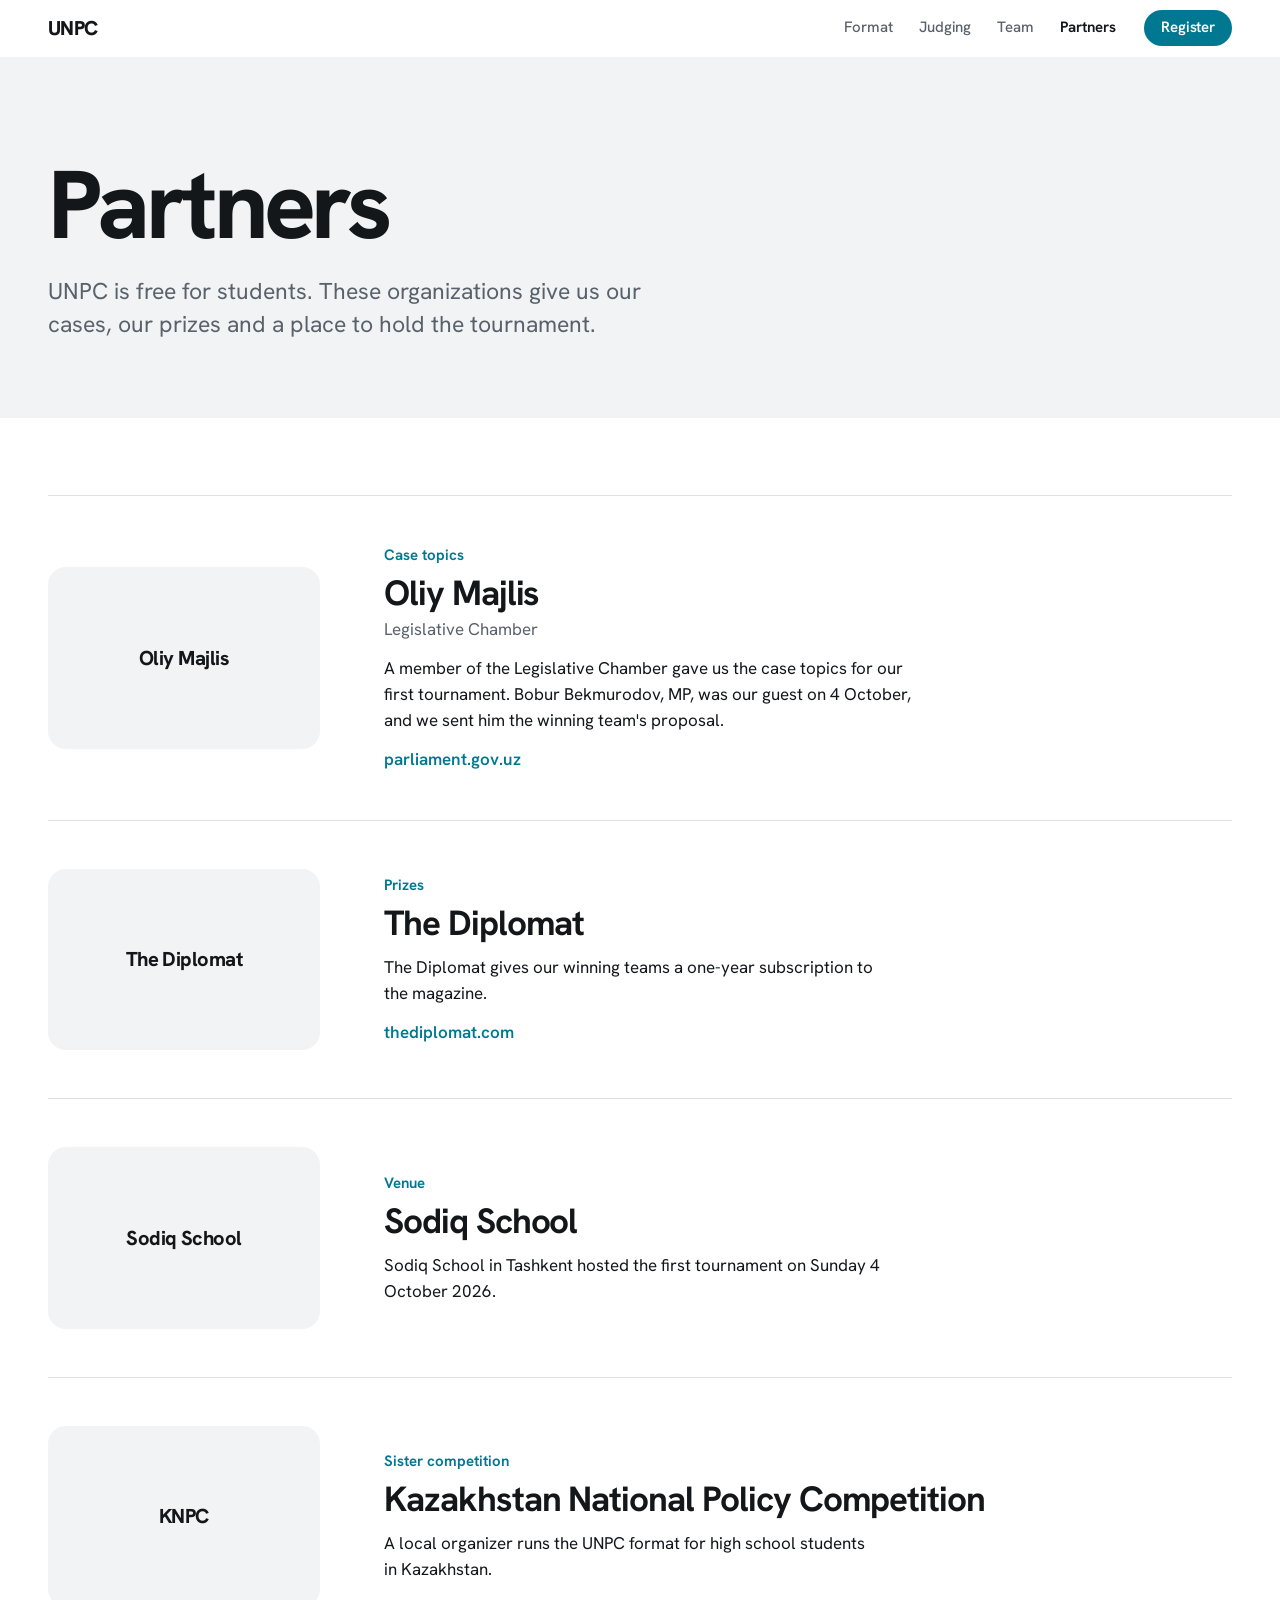
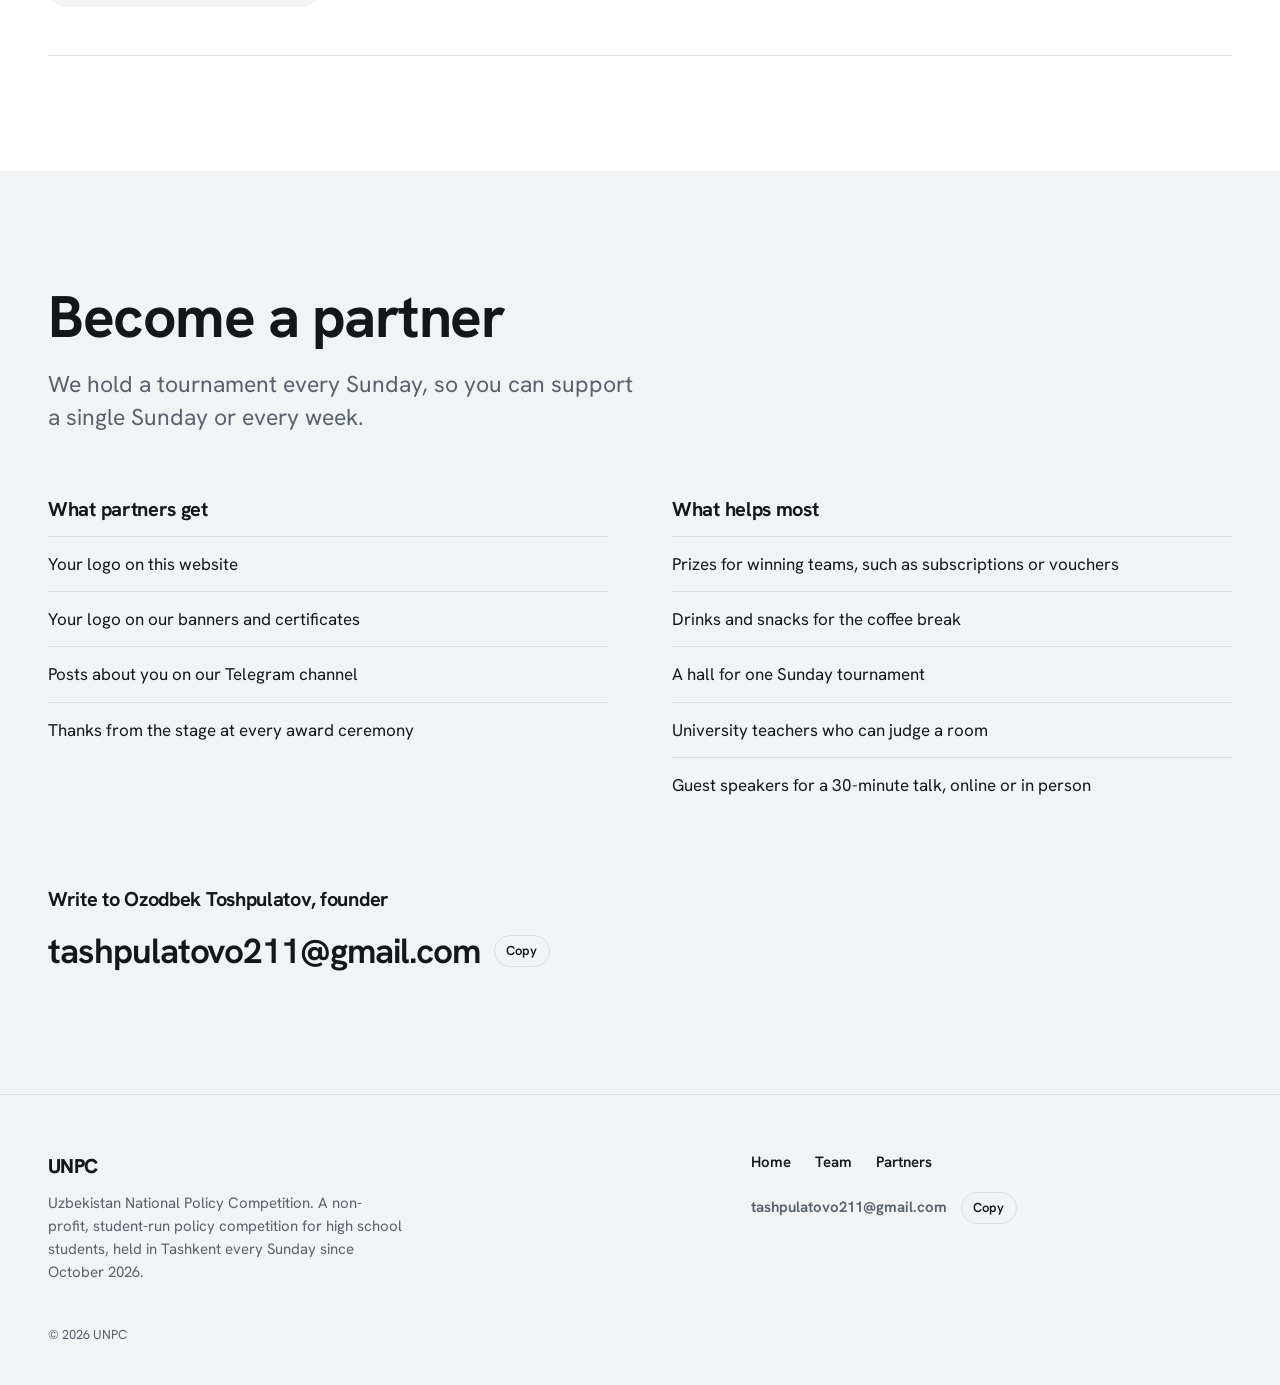
==== unpc/partners.html @ f7da29ee "Add the UNPC website A static three-page site for the Uzbekistan National Policy Competition: home, " ====
<!doctype html>
<html lang="en">
<head>
<meta charset="utf-8">
<meta name="viewport" content="width=device-width, initial-scale=1, viewport-fit=cover">
<title>UNPC Partners</title>
<meta name="claude:viewport-fit-sides" content="cover">
<meta name="description" content="The organizations that give the Uzbekistan National Policy Competition its cases, prizes and venues, and how to become a partner.">
<meta name="theme-color" content="#f1f3f5" media="(prefers-color-scheme: light)">
<meta name="theme-color" content="#0d1012" media="(prefers-color-scheme: dark)">
<link rel="icon" href="data:image/svg+xml,%3Csvg xmlns='http://www.w3.org/2000/svg' viewBox='0 0 64 64'%3E%3Crect width='64' height='64' rx='15' fill='%23007891'/%3E%3Ctext x='32' y='44' text-anchor='middle' font-family='Helvetica,Arial,sans-serif' font-weight='800' font-size='34' fill='white'%3EU%3C/text%3E%3C/svg%3E">
<link rel="preconnect" href="https://fonts.googleapis.com">
<link rel="preconnect" href="https://fonts.gstatic.com" crossorigin>
<link rel="stylesheet" href="https://fonts.googleapis.com/css2?family=Hanken+Grotesk:wght@400..800&amp;family=Source+Serif+4:ital,opsz,wght@0,8..60,400..600;1,8..60,400..600&amp;display=swap">
<link rel="stylesheet" href="assets/style.css">
<noscript><style>.photo img{opacity:1}</style></noscript>
<script src="assets/data.js" defer></script>
<script src="assets/site.js" defer></script>
</head>
<body>
<a class="skip" href="#main">Skip to content</a>

<header class="nav">
  <div class="wrap nav-bar">
    <a class="wordmark" href="index.html">UNPC</a>
    <nav class="nav-links" aria-label="Main">
      <a href="index.html#format">Format</a>
      <a href="index.html#judging">Judging</a>
      <a href="team.html">Team</a>
      <a href="partners.html" aria-current="page">Partners</a>
    </nav>
    <a class="btn btn-primary" href="index.html#next" data-register>Register</a>
    <button class="menu-btn" type="button" aria-expanded="false" aria-controls="menu" aria-label="Open menu"><span></span><span></span></button>
  </div>
  <nav class="menu" id="menu" aria-label="Menu" hidden>
    <div class="wrap">
      <ul>
        <li><a href="index.html">Home</a></li>
        <li><a href="index.html#format">Format</a></li>
        <li><a href="index.html#judging">Judging</a></li>
        <li><a href="team.html">Team</a></li>
        <li><a href="partners.html" aria-current="page">Partners</a></li>
      </ul>
    </div>
  </nav>
</header>

<main id="main">

  <section class="page-head tint" aria-labelledby="page-title">
    <div class="wrap">
      <h1 id="page-title">Partners</h1>
      <p class="lede">UNPC is free for students. These organizations give us our cases, our prizes and a place to hold the tournament.</p>
    </div>
  </section>

  <section class="section" aria-label="Our partners">
    <div class="wrap">
      <ul class="partner-list" data-partners="rows"></ul>
    </div>
  </section>

  <section class="section tint" id="join" aria-labelledby="join-title">
    <div class="wrap">
      <div class="head">
        <h2 id="join-title">Become a partner</h2>
        <p class="lede">We hold a tournament every Sunday, so you can support a single Sunday or every week.</p>
      </div>
      <div class="offer">
        <div>
          <h3>What partners get</h3>
          <ul>
            <li>Your logo on this website</li>
            <li>Your logo on our banners and certificates</li>
            <li>Posts about you on our Telegram channel</li>
            <li>Thanks from the stage at every award ceremony</li>
          </ul>
        </div>
        <div>
          <h3>What helps most</h3>
          <ul>
            <li>Prizes for winning teams, such as subscriptions or vouchers</li>
            <li>Drinks and snacks for the coffee break</li>
            <li>A hall for one Sunday tournament</li>
            <li>University teachers who can judge a room</li>
            <li>Guest speakers for a 30-minute talk, online or in person</li>
          </ul>
        </div>
      </div>
      <div class="contact-block">
        <h3>Write to Ozodbek Toshpulatov, founder</h3>
        <div class="contact contact-big">
          <span class="email" data-email>tashpulatovo211@gmail.com</span>
          <button class="btn-copy" type="button" data-copy="tashpulatovo211@gmail.com" data-copy-email>Copy</button>
        </div>
      </div>
    </div>
  </section>

</main>

<footer class="footer">
  <div class="wrap">
    <div class="footer-grid">
      <div>
        <a class="wordmark" href="index.html">UNPC</a>
        <p>Uzbekistan National Policy Competition. A non-profit, student-run policy competition for high school students, held in Tashkent every Sunday since October 2026.</p>
      </div>
      <div>
        <nav aria-label="Footer">
          <ul>
            <li><a href="index.html">Home</a></li>
            <li><a href="team.html">Team</a></li>
            <li><a href="partners.html">Partners</a></li>
            <li data-telegram hidden><a href="index.html">Telegram</a></li>
          </ul>
        </nav>
        <div class="contact">
          <span class="email" data-email>tashpulatovo211@gmail.com</span>
          <button class="btn-copy" type="button" data-copy="tashpulatovo211@gmail.com" data-copy-email>Copy</button>
        </div>
      </div>
    </div>
    <p class="legal">© 2026 UNPC</p>
  </div>
</footer>
</body>
</html>
---- unpc/assets/style.css ----
/* UNPC site.
   Layout: a long scroll of full-width bands. The hero is type-led and flush left,
   one dark band carries the tournament day, photos sit in large rounded tiles,
   and content width changes with the job (grids 1240px, prose about 62ch). */

:root {
  /* Colour. Azure and red come from the Uzbek flag; azure is deepened so text on white passes AA. */
  --ground: #ffffff;
  --ground-2: #f1f3f5;
  --surface: #ffffff;
  --ink: #14171a;
  --ink-2: #59616a;
  --hairline: #dce0e4;
  --signal: #007891;
  --signal-strong: #00657a;
  --signal-soft: #e8f5f8;
  --on-signal: #ffffff;
  --live: #c8102e;
  --hatch: #dfe3e7;
  --scrim: rgb(11 13 15 / 0.42);
  --shadow-float: 0 1px 1px rgb(20 23 26 / 0.04), 0 18px 40px -18px rgb(20 23 26 / 0.3);

  /* The dark band looks the same in both themes. */
  --band: #0b0d0f;
  --band-ink: #f2f4f5;
  --band-ink-2: #a3acb4;
  --band-line: #2a3035;
  --band-signal: #46c2dc;
  --phase-welcome: #3b4248;
  --phase-prep: #46c2dc;
  --phase-talk: #a9e3ef;
  --phase-write: #6c757d;
  --phase-awards: #e7ebee;
  --phase-ink-dark: #061a20;
  --phase-ink-light: #f2f4f5;

  /* Type */
  --font-sans: "Hanken Grotesk", "Helvetica Neue", Helvetica, Arial, sans-serif;
  --font-serif: "Source Serif 4", "Iowan Old Style", "Palatino Linotype", Georgia, serif;
  --font-code: ui-monospace, "SF Mono", Menlo, Consolas, monospace;
  --t-hero: clamp(3rem, 1.15rem + 6.6vw, 7rem);
  --t-1: clamp(2.125rem, 1.35rem + 2.9vw, 4rem);
  --t-2: clamp(1.5rem, 1.15rem + 1.3vw, 2.25rem);
  --t-lede: clamp(1.1875rem, 1.06rem + 0.5vw, 1.4375rem);
  --t-body: 1.0625rem;
  --t-small: 0.9375rem;
  --t-micro: 0.8125rem;

  /* Space and shape */
  --gutter: clamp(16px, 4.5vw, 48px);
  --wide: 1240px;
  --section: clamp(72px, 9vw, 152px);
  --nav-h: 56px;
  --r-tile: clamp(18px, 2vw, 28px);
  --r-card: 22px;
  --r-pill: 999px;
  --ease: cubic-bezier(0.2, 0.7, 0.2, 1);
}

@media (prefers-color-scheme: dark) {
  :root:not([data-theme="light"]) {
    --ground: #0d1012;
    --ground-2: #15191c;
    --surface: #1b1f23;
    --ink: #eef1f3;
    --ink-2: #a2abb3;
    --hairline: #2a3035;
    --signal: #4cc6df;
    --signal-strong: #7ad6ea;
    --signal-soft: #0f2a32;
    --on-signal: #04161b;
    --live: #ff5a66;
    --hatch: #252b30;
    --scrim: rgb(0 0 0 / 0.62);
    --shadow-float: 0 1px 1px rgb(0 0 0 / 0.3), 0 24px 48px -20px rgb(0 0 0 / 0.75);
    --band: #050607;
    color-scheme: dark;
  }
}

:root[data-theme="dark"] {
  --ground: #0d1012;
  --ground-2: #15191c;
  --surface: #1b1f23;
  --ink: #eef1f3;
  --ink-2: #a2abb3;
  --hairline: #2a3035;
  --signal: #4cc6df;
  --signal-strong: #7ad6ea;
  --signal-soft: #0f2a32;
  --on-signal: #04161b;
  --live: #ff5a66;
  --hatch: #252b30;
  --scrim: rgb(0 0 0 / 0.62);
  --shadow-float: 0 1px 1px rgb(0 0 0 / 0.3), 0 24px 48px -20px rgb(0 0 0 / 0.75);
  --band: #050607;
  color-scheme: dark;
}

/* Base */

*,
*::before,
*::after {
  box-sizing: border-box;
}

html {
  -webkit-text-size-adjust: 100%;
  scroll-padding-top: calc(var(--nav-h) + 16px);
}

body {
  margin: 0;
  background: var(--ground);
  color: var(--ink);
  font-family: var(--font-sans);
  font-size: var(--t-body);
  line-height: 1.55;
  -webkit-font-smoothing: antialiased;
  -moz-osx-font-smoothing: grayscale;
  text-rendering: optimizeLegibility;
}

body::before {
  content: "";
  position: fixed;
  inset: 0 0 auto;
  height: env(safe-area-inset-top, 0px);
  z-index: 10;
  background: var(--ground);
}

img {
  display: block;
  max-width: 100%;
}

h1,
h2,
h3 {
  margin: 0;
  font-weight: 700;
  line-height: 1.05;
  letter-spacing: -0.025em;
  text-wrap: balance;
}

p,
ul,
ol,
dl,
dd,
figure {
  margin: 0;
}

p {
  text-wrap: pretty;
}

a {
  color: var(--signal);
  text-decoration: none;
}

a:hover {
  text-decoration: underline;
  text-decoration-thickness: 1px;
  text-underline-offset: 0.2em;
}

:focus-visible {
  outline: 2px solid var(--signal);
  outline-offset: 3px;
}

code {
  font-family: var(--font-code);
  font-size: 0.8125rem;
}

[hidden] {
  display: none !important;
}

.sr-only {
  position: absolute;
  width: 1px;
  height: 1px;
  overflow: hidden;
  clip: rect(0 0 0 0);
  white-space: nowrap;
}

.skip {
  position: absolute;
  left: 12px;
  top: -60px;
  z-index: 20;
  padding: 10px 16px;
  border-radius: var(--r-pill);
  background: var(--ink);
  color: var(--ground);
  font-weight: 600;
}

.skip:focus {
  top: calc(12px + env(safe-area-inset-top, 0px));
}

.wrap {
  width: 100%;
  max-width: calc(var(--wide) + 2 * var(--gutter));
  margin-inline: auto;
  padding-left: max(var(--gutter), env(safe-area-inset-left, 0px));
  padding-right: max(var(--gutter), env(safe-area-inset-right, 0px));
}

.section {
  padding-block: var(--section);
}

.section.flush-top {
  padding-top: 0;
}

.tint {
  background: var(--ground-2);
}

/* Buttons and links */

.btn {
  display: inline-flex;
  align-items: center;
  justify-content: center;
  gap: 0.5em;
  min-height: 44px;
  padding: 0.7em 1.35em;
  border: 1px solid transparent;
  border-radius: var(--r-pill);
  background: none;
  color: inherit;
  font: 600 1rem/1.15 var(--font-sans);
  letter-spacing: -0.005em;
  cursor: pointer;
  transition: background-color 0.18s var(--ease), color 0.18s var(--ease), border-color 0.18s var(--ease), transform 0.12s var(--ease);
}

.btn:hover {
  text-decoration: none;
}

.btn:active {
  transform: scale(0.98);
}

.btn-primary {
  background: var(--signal);
  color: var(--on-signal);
}

.btn-primary:hover {
  background: var(--signal-strong);
}

.btn-line {
  border-color: var(--hairline);
  color: var(--ink);
}

.btn-line:hover {
  border-color: var(--ink-2);
}

.btn-text {
  min-height: 44px;
  padding: 0.7em 0.25em;
  border: 0;
  background: none;
  color: var(--signal);
  font: 600 1rem/1.15 var(--font-sans);
  cursor: pointer;
}

.btn-text:hover {
  text-decoration: underline;
  text-decoration-thickness: 1px;
  text-underline-offset: 0.2em;
}

.more {
  font-weight: 600;
  white-space: nowrap;
}

/* Navigation */

.nav {
  position: sticky;
  top: env(safe-area-inset-top, 0px);
  z-index: 9;
  background: var(--ground);
  background: color-mix(in srgb, var(--ground) 84%, transparent);
  -webkit-backdrop-filter: saturate(1.8) blur(18px);
  backdrop-filter: saturate(1.8) blur(18px);
  border-bottom: 1px solid transparent;
  transition: border-color 0.2s var(--ease);
}

.nav.is-scrolled,
.nav.is-open {
  border-bottom-color: var(--hairline);
}

.nav.is-open {
  background: var(--ground);
}

.nav-bar {
  display: flex;
  align-items: center;
  gap: 28px;
  height: var(--nav-h);
}

.wordmark {
  color: var(--ink);
  font-size: 1.25rem;
  font-weight: 800;
  letter-spacing: -0.03em;
}

.wordmark:hover {
  text-decoration: none;
}

.nav-links {
  display: flex;
  gap: 26px;
  margin-left: auto;
  padding: 0;
  list-style: none;
}

.nav-links a {
  color: var(--ink-2);
  font-size: var(--t-small);
  font-weight: 500;
}

.nav-links a:hover,
.nav-links a[aria-current="page"] {
  color: var(--ink);
  text-decoration: none;
}

.nav-links a[aria-current="page"] {
  font-weight: 650;
}

.nav .btn {
  min-height: 36px;
  padding: 0.5em 1.05em;
  font-size: 0.9375rem;
}

.menu-btn {
  display: none;
  width: 44px;
  height: 44px;
  margin-right: -10px;
  border: 0;
  background: none;
  color: var(--ink);
  cursor: pointer;
}

.menu-btn span {
  display: block;
  width: 18px;
  height: 1.5px;
  margin: 5px auto;
  border-radius: 2px;
  background: currentColor;
  transition: transform 0.25s var(--ease);
}

.menu-btn[aria-expanded="true"] span:first-child {
  transform: translateY(3.25px) rotate(45deg);
}

.menu-btn[aria-expanded="true"] span:last-child {
  transform: translateY(-3.25px) rotate(-45deg);
}

.menu {
  padding-block: 8px 28px;
}

.menu ul {
  display: grid;
  gap: 4px;
  padding: 0;
  list-style: none;
}

.menu a {
  display: block;
  padding-block: 8px;
  color: var(--ink);
  font-size: 1.75rem;
  font-weight: 650;
  letter-spacing: -0.025em;
}

@media (max-width: 760px) {
  .nav-links {
    display: none;
  }

  .nav-bar .btn {
    margin-left: auto;
  }

  .menu-btn {
    display: block;
  }
}

@media (min-width: 761px) {
  .menu {
    display: none;
  }
}

/* Photo slots. The dashed frame shows until the photo file exists. */

.photo {
  position: relative;
  display: block;
  max-width: 100%;
  aspect-ratio: var(--ratio, 3 / 2);
  overflow: hidden;
  border-radius: var(--r-tile);
  background: var(--ground-2);
}

.tint .photo {
  background: var(--ground);
}

.photo img {
  position: absolute;
  inset: 0;
  width: 100%;
  height: 100%;
  object-fit: cover;
  opacity: 0;
  transition: opacity 0.5s var(--ease);
}

.photo.has-image img {
  opacity: 1;
}

.photo-hint {
  position: absolute;
  inset: 0;
  display: flex;
  flex-direction: column;
  justify-content: flex-end;
  gap: 2px;
  padding: clamp(14px, 2.2vw, 26px);
  background: repeating-linear-gradient(135deg, var(--hatch) 0 1px, transparent 1px 11px);
  color: var(--ink-2);
  font-size: var(--t-small);
  line-height: 1.4;
}

.photo-hint strong {
  color: var(--ink);
  font-weight: 650;
}

.photo-hint code {
  margin-top: 4px;
  font-size: 0.75rem;
  overflow-wrap: anywhere;
}

.photo.has-image .photo-hint {
  display: none;
}

.caption {
  margin-top: 14px;
  color: var(--ink-2);
  font-size: var(--t-small);
}

/* Hero */

.hero .wrap {
  display: grid;
  grid-template-columns: minmax(0, 7fr) minmax(0, 5fr);
  align-items: end;
  gap: 56px clamp(32px, 5vw, 80px);
  padding-block: clamp(48px, 8vw, 120px) clamp(56px, 7vw, 104px);
}

.hero h1 {
  font-size: var(--t-hero);
  font-weight: 750;
  line-height: 0.93;
  letter-spacing: -0.048em;
}

.hero h1 span {
  display: block;
}

.hero-lede {
  max-width: 38ch;
  margin-top: clamp(24px, 3vw, 40px);
  color: var(--ink-2);
  font-size: var(--t-lede);
  line-height: 1.42;
}

.hero-actions {
  display: flex;
  flex-wrap: wrap;
  align-items: center;
  gap: 12px 22px;
  margin-top: 32px;
}

.deck-wrap {
  padding: 0 22px 22px 0;
}

.deck {
  position: relative;
  isolation: isolate;
}

.deck::before,
.deck::after {
  content: "";
  position: absolute;
  inset: 0;
  border-radius: var(--r-card);
  background: var(--surface);
  box-shadow: var(--shadow-float);
}

.deck::before {
  z-index: -1;
  opacity: 0.7;
  transform: translate(10px, 10px) rotate(1.4deg);
}

.deck::after {
  z-index: -2;
  opacity: 0.45;
  transform: translate(20px, 20px) rotate(2.8deg);
}

.case {
  display: flex;
  flex-direction: column;
  gap: 18px;
  padding: clamp(22px, 2.6vw, 32px);
  border-radius: var(--r-card);
  background: var(--surface);
  box-shadow: var(--shadow-float);
}

.case-meta {
  display: flex;
  flex-wrap: wrap;
  justify-content: space-between;
  gap: 4px 16px;
  color: var(--ink-2);
  font-size: var(--t-micro);
  font-weight: 500;
}

.case-meta strong {
  color: var(--ink);
  font-weight: 700;
}

.case-stack {
  display: grid;
}

.case-item {
  display: grid;
  align-content: start;
  gap: 12px;
}

.case-item:not(.is-current) {
  display: none;
}

.case-topic {
  color: var(--signal);
  font-size: var(--t-small);
  font-weight: 650;
  line-height: 1.35;
}

.case-q {
  font-family: var(--font-serif);
  font-size: clamp(1.1875rem, 1.05rem + 0.55vw, 1.4375rem);
  font-weight: 420;
  line-height: 1.36;
  letter-spacing: -0.006em;
}

.case-foot {
  display: flex;
  flex-wrap: wrap;
  align-items: flex-end;
  justify-content: space-between;
  gap: 16px;
  padding-top: 18px;
  border-top: 1px solid var(--hairline);
}

.clock-label {
  display: flex;
  align-items: center;
  gap: 8px;
  color: var(--ink-2);
  font-size: var(--t-micro);
  font-weight: 500;
}

.clock-label::before {
  content: "";
  width: 8px;
  height: 8px;
  border-radius: 50%;
  background: var(--hairline);
}

[data-clock-state="running"] .clock-label::before {
  background: var(--live);
  animation: pulse 1s steps(2, jump-none) infinite;
}

[data-clock-state="done"] .clock-label::before {
  background: var(--live);
}

.clock {
  display: block;
  margin-top: 4px;
  font-size: clamp(2.75rem, 2rem + 2.2vw, 3.75rem);
  font-weight: 650;
  line-height: 1;
  letter-spacing: -0.045em;
  font-variant-numeric: tabular-nums;
}

[data-clock-state="done"] .clock {
  color: var(--live);
}

.case-actions {
  display: flex;
  flex-wrap: wrap;
  align-items: center;
  gap: 4px 14px;
}

.case-actions .btn {
  min-height: 40px;
  padding: 0.55em 1.1em;
  font-size: 0.9375rem;
}

.case-actions .btn-text {
  font-size: 0.9375rem;
}

.deck-note {
  max-width: 44ch;
  margin-top: 18px;
  color: var(--ink-2);
  font-size: var(--t-micro);
  line-height: 1.5;
}

@keyframes pulse {
  50% {
    opacity: 0.25;
  }
}

@media (max-width: 960px) {
  .hero .wrap {
    grid-template-columns: minmax(0, 1fr);
  }

  .deck-wrap {
    max-width: 560px;
  }
}

/* Lead photo under the hero */

.lead-photo {
  padding-top: clamp(16px, 2vw, 24px);
}

.lead-photo .photo {
  --ratio: 21 / 9;
}

@media (max-width: 700px) {
  .lead-photo .photo {
    --ratio: 4 / 3;
  }
}

/* Section heads */

.head {
  display: grid;
  gap: 20px;
  max-width: 50rem;
}

.head h2 {
  font-size: var(--t-1);
}

.lede {
  max-width: 46ch;
  color: var(--ink-2);
  font-size: var(--t-lede);
  line-height: 1.45;
}

.head-row {
  display: flex;
  flex-wrap: wrap;
  align-items: flex-end;
  justify-content: space-between;
  gap: 20px 40px;
}

/* Numbers */

.figures {
  display: grid;
  grid-template-columns: repeat(4, minmax(0, 1fr));
  gap: 40px clamp(24px, 3vw, 48px);
  margin-top: clamp(40px, 5vw, 72px);
}

.figure {
  padding-top: 20px;
  border-top: 1px solid var(--hairline);
}

.figure dt {
  font-size: clamp(3rem, 1.9rem + 3.4vw, 5.25rem);
  font-weight: 750;
  line-height: 0.95;
  letter-spacing: -0.055em;
  font-variant-numeric: tabular-nums;
  white-space: nowrap;
}

.figure dd {
  max-width: 26ch;
  margin-top: 14px;
  color: var(--ink-2);
}

@media (max-width: 900px) {
  .figures {
    grid-template-columns: repeat(2, minmax(0, 1fr));
  }
}

/* The tournament day, drawn to scale */

.band-dark {
  background: var(--band);
  color: var(--band-ink);
}

.band-dark .lede {
  color: var(--band-ink-2);
}

.band-dark :focus-visible {
  outline-color: var(--band-signal);
}

.day-chart {
  position: relative;
  margin-top: clamp(48px, 6vw, 88px);
}

.dayline {
  display: flex;
  gap: 3px;
  height: clamp(60px, 7vw, 88px);
  overflow: hidden;
  border-radius: 16px;
}

.seg {
  position: relative;
  display: flex;
  flex: var(--units) 1 0px;
  min-width: 0;
  padding: 0;
  border: 0;
  border-radius: 4px;
  overflow: hidden;
  background: none;
  color: var(--seg-ink);
  font: inherit;
  cursor: pointer;
  transition: opacity 0.25s var(--ease);
}

.seg-fill {
  flex: var(--min) 1 0px;
  background: var(--seg);
}

.seg-extra {
  flex: var(--extra) 1 0px;
  background: repeating-linear-gradient(135deg, var(--seg) 0 2px, transparent 2px 7px);
}

.seg-label {
  position: absolute;
  left: 14px;
  bottom: 12px;
  font-size: var(--t-small);
  font-weight: 650;
  line-height: 1.2;
  text-align: left;
  white-space: nowrap;
}

.dayline:has(.is-active) .seg:not(.is-active) {
  opacity: 0.32;
}

.day-scale {
  position: relative;
  height: 28px;
  margin-top: 10px;
  color: var(--band-ink-2);
  font-size: var(--t-micro);
  font-variant-numeric: tabular-nums;
}

.day-scale span {
  position: absolute;
  top: 0;
  left: calc(var(--at) / 139 * 100%);
  padding-left: 6px;
  border-left: 1px solid var(--band-line);
  line-height: 1.6;
}

.day-scale .end {
  left: auto;
  right: 0;
  padding: 0 6px 0 0;
  border: 0;
  border-right: 1px solid var(--band-line);
}

.steps {
  display: grid;
  grid-template-columns: repeat(5, minmax(0, 1fr));
  gap: 36px clamp(20px, 2.4vw, 36px);
  margin-top: clamp(40px, 5vw, 64px);
  padding: 0;
  list-style: none;
}

.step {
  padding-top: 18px;
  border-top: 2px solid var(--band-line);
  transition: opacity 0.25s var(--ease), border-color 0.25s var(--ease);
}

.step.is-active {
  border-top-color: var(--seg);
}

.steps:has(.is-active) .step:not(.is-active) {
  opacity: 0.4;
}

.step .step-time {
  margin: 0;
  color: var(--band-ink);
  font-size: var(--t-2);
  font-weight: 700;
  line-height: 1.05;
  letter-spacing: -0.035em;
  font-variant-numeric: tabular-nums;
}

.step h3 {
  display: flex;
  align-items: flex-start;
  gap: 10px;
  margin-top: 12px;
  font-size: 1.0625rem;
  line-height: 1.3;
  letter-spacing: -0.01em;
}

.step h3::before {
  content: "";
  flex: none;
  margin-top: 0.38em;
  width: 10px;
  height: 10px;
  border-radius: 3px;
  background: var(--seg);
}

.step p {
  margin-top: 6px;
  color: var(--band-ink-2);
  font-size: var(--t-small);
}

.phase-welcome {
  --seg: var(--phase-welcome);
  --seg-ink: var(--phase-ink-light);
}

.phase-prep {
  --seg: var(--phase-prep);
  --seg-ink: var(--phase-ink-dark);
}

.phase-talk {
  --seg: var(--phase-talk);
  --seg-ink: var(--phase-ink-dark);
}

.phase-write {
  --seg: var(--phase-write);
  --seg-ink: var(--phase-ink-light);
}

.phase-awards {
  --seg: var(--phase-awards);
  --seg-ink: var(--phase-ink-dark);
}

@media (max-width: 1000px) {
  .steps {
    grid-template-columns: repeat(2, minmax(0, 1fr));
  }
}

@media (max-width: 700px) {
  .seg-label:not(.keep) {
    display: none;
  }

  .day-scale .mid {
    display: none;
  }
}

@media (max-width: 520px) {
  .steps {
    grid-template-columns: minmax(0, 1fr);
  }
}

/* Judging: a live score sheet */

.judging {
  display: grid;
  grid-template-columns: minmax(0, 4fr) minmax(0, 8fr);
  align-items: start;
  gap: 48px clamp(32px, 5vw, 80px);
}

.judging .head {
  position: sticky;
  top: calc(var(--nav-h) + 32px + env(safe-area-inset-top, 0px));
}

.rules {
  display: grid;
  gap: 14px;
  margin-top: 8px;
  padding: 0;
  list-style: none;
  color: var(--ink-2);
  font-size: var(--t-small);
}

.rules li {
  padding-top: 14px;
  border-top: 1px solid var(--hairline);
}

.rules strong {
  color: var(--ink);
  font-weight: 650;
}

.sheet {
  padding: clamp(18px, 2.4vw, 32px);
  border-radius: var(--r-card);
  background: var(--surface);
  box-shadow: var(--shadow-float);
}

.sheet-cols {
  display: grid;
  grid-template-columns: minmax(0, 1fr) 2.5rem minmax(0, 9rem) minmax(0, 9rem);
  align-items: center;
  gap: 10px 20px;
}

.sheet-head {
  padding-bottom: 12px;
  color: var(--ink-2);
  font-size: var(--t-micro);
  font-weight: 600;
}

.sheet-head .num {
  text-align: right;
}

.sheet-row {
  padding-block: 16px;
  border-top: 1px solid var(--hairline);
}

.crit strong {
  display: block;
  font-weight: 650;
  line-height: 1.3;
}

.crit span {
  display: block;
  margin-top: 3px;
  color: var(--ink-2);
  font-size: var(--t-small);
  line-height: 1.45;
}

.max {
  color: var(--ink-2);
  text-align: right;
  font-variant-numeric: tabular-nums;
}

.score {
  display: grid;
  grid-template-columns: auto minmax(0, 1fr) 2.2ch;
  align-items: center;
  gap: 10px;
}

.score-team {
  display: none;
  color: var(--ink-2);
  font-size: var(--t-micro);
  font-weight: 600;
}

.score output {
  font-weight: 650;
  text-align: right;
  font-variant-numeric: tabular-nums;
}

.score-a {
  --fill: var(--signal);
}

.score-b {
  --fill: var(--ink);
}

.sheet-total {
  padding-top: 16px;
  border-top: 2px solid var(--ink);
  font-size: 1.25rem;
  font-weight: 750;
  letter-spacing: -0.02em;
}

.sheet-total output {
  text-align: right;
  font-variant-numeric: tabular-nums;
}

.verdict {
  margin-top: 18px;
  padding: 14px 18px;
  border-radius: 14px;
  background: var(--signal-soft);
  font-weight: 600;
}

.sheet-note {
  margin-top: 12px;
  color: var(--ink-2);
  font-size: var(--t-micro);
}

input[type="range"] {
  --p: 50%;
  width: 100%;
  height: 28px;
  margin: 0;
  background: transparent;
  cursor: pointer;
  -webkit-appearance: none;
  appearance: none;
}

input[type="range"]::-webkit-slider-runnable-track {
  height: 4px;
  border-radius: 4px;
  background: linear-gradient(to right, var(--fill) var(--p), var(--hairline) var(--p));
}

input[type="range"]::-webkit-slider-thumb {
  width: 22px;
  height: 22px;
  margin-top: -9px;
  border: 1px solid var(--hairline);
  border-radius: 50%;
  background: var(--surface);
  box-shadow: 0 1px 3px rgb(0 0 0 / 0.22);
  -webkit-appearance: none;
  appearance: none;
}

input[type="range"]::-moz-range-track {
  height: 4px;
  border-radius: 4px;
  background: var(--hairline);
}

input[type="range"]::-moz-range-progress {
  height: 4px;
  border-radius: 4px;
  background: var(--fill);
}

input[type="range"]::-moz-range-thumb {
  width: 22px;
  height: 22px;
  border: 1px solid var(--hairline);
  border-radius: 50%;
  background: var(--surface);
  box-shadow: 0 1px 3px rgb(0 0 0 / 0.22);
}

input[type="range"]:focus-visible {
  outline-offset: 2px;
  border-radius: 6px;
}

@media (max-width: 1000px) {
  .judging {
    grid-template-columns: minmax(0, 1fr);
  }

  .judging .head {
    position: static;
  }
}

@media (max-width: 640px) {
  .sheet-head {
    display: none;
  }

  .sheet-head + .sheet-row {
    padding-top: 0;
    border-top: 0;
  }

  .sheet-row.sheet-cols {
    grid-template-columns: minmax(0, 1fr) minmax(0, 1fr);
  }

  .sheet-row .crit {
    grid-column: 1 / -1;
  }

  .sheet-row .max {
    display: none;
  }

  .score-team {
    display: block;
  }

  .sheet-total.sheet-cols {
    grid-template-columns: minmax(0, 1fr) auto auto;
  }

  .sheet-total .max {
    display: none;
  }

  .sheet-total output::before {
    content: attr(data-label);
    margin-right: 8px;
    color: var(--ink-2);
    font-size: var(--t-micro);
    font-weight: 600;
  }
}

/* Cases */

.case-list {
  display: grid;
  grid-template-columns: repeat(2, minmax(0, 1fr));
  gap: clamp(36px, 4vw, 56px) clamp(32px, 5vw, 88px);
  margin-top: clamp(40px, 5vw, 64px);
  padding: 0;
  list-style: none;
}

.case-list li {
  display: grid;
  align-content: start;
  gap: 10px;
  padding-top: 20px;
  border-top: 1px solid var(--hairline);
}

.case-no {
  color: var(--signal);
  font-size: var(--t-small);
  font-weight: 700;
}

.case-list h3 {
  font-size: 1.25rem;
  line-height: 1.28;
  letter-spacing: -0.015em;
}

.case-list .q {
  font-family: var(--font-serif);
  font-size: 1.1875rem;
  line-height: 1.5;
}

.case-list .note {
  color: var(--ink-2);
  font-size: var(--t-small);
}

@media (max-width: 760px) {
  .case-list {
    grid-template-columns: minmax(0, 1fr);
  }
}

/* First tournament */

.first {
  display: grid;
  grid-template-columns: minmax(0, 5fr) minmax(0, 7fr);
  align-items: start;
  gap: 48px clamp(32px, 5vw, 88px);
}

.first-copy {
  position: sticky;
  top: calc(var(--nav-h) + 32px + env(safe-area-inset-top, 0px));
}

.facts {
  margin-top: 32px;
}

.facts div {
  display: grid;
  grid-template-columns: 8.5rem minmax(0, 1fr);
  gap: 16px;
  padding-block: 14px;
  border-top: 1px solid var(--hairline);
}

.facts dt {
  color: var(--ink-2);
  font-size: var(--t-small);
  line-height: 1.6;
}

.facts dd {
  font-weight: 550;
}

.mosaic {
  display: grid;
  grid-template-columns: repeat(2, minmax(0, 1fr));
  gap: clamp(10px, 1.2vw, 16px);
}

.mosaic .photo:nth-child(1),
.mosaic .photo:nth-child(4) {
  grid-column: 1 / -1;
}

.mosaic .photo:nth-child(1) {
  --ratio: 16 / 10;
}

.mosaic .photo:nth-child(2),
.mosaic .photo:nth-child(3) {
  --ratio: 1 / 1;
}

.mosaic .photo:nth-child(4) {
  --ratio: 2 / 1;
}

.mosaic .photo:nth-child(5),
.mosaic .photo:nth-child(6) {
  --ratio: 4 / 3;
}

@media (max-width: 900px) {
  .first {
    grid-template-columns: minmax(0, 1fr);
  }

  .first-copy {
    position: static;
  }
}

@media (max-width: 600px) {
  .mosaic .photo-hint code {
    display: none;
  }
}

@media (max-width: 480px) {
  .facts div {
    grid-template-columns: minmax(0, 1fr);
    gap: 2px;
  }
}

/* People */

.people {
  display: grid;
  grid-template-columns: repeat(6, minmax(0, 1fr));
  gap: 28px clamp(14px, 1.6vw, 24px);
  margin-top: clamp(40px, 5vw, 64px);
  padding: 0;
  list-style: none;
}

.person-trigger {
  display: grid;
  gap: 4px;
  width: 100%;
  padding: 0;
  border: 0;
  border-radius: 20px;
  background: none;
  color: inherit;
  font: inherit;
  text-align: left;
  cursor: pointer;
}

.person-trigger .photo {
  --ratio: 4 / 5;
  margin-bottom: 10px;
  border-radius: 18px;
  transition: transform 0.4s var(--ease);
}

.person-trigger:hover .photo {
  transform: scale(1.015);
}

.person-trigger .photo-hint {
  font-size: var(--t-micro);
}

.person-trigger .photo-hint code {
  display: none;
}

.person-name {
  font-weight: 650;
  line-height: 1.3;
}

.person-role {
  color: var(--ink-2);
  font-size: var(--t-small);
  line-height: 1.35;
}

.is-placeholder .person-name {
  color: var(--ink-2);
}

.team-grid {
  grid-template-columns: repeat(auto-fill, minmax(min(100%, 200px), 1fr));
  margin-top: 0;
}

.person-lead {
  grid-column: 1 / -1;
  display: grid;
  grid-template-columns: minmax(0, 5fr) minmax(0, 7fr);
  align-items: center;
  gap: 32px clamp(32px, 6vw, 96px);
  margin-bottom: clamp(8px, 2vw, 24px);
  padding-bottom: clamp(40px, 5vw, 72px);
  border-bottom: 1px solid var(--hairline);
}

.person-lead .person-trigger .photo {
  margin: 0;
}

.lead-text {
  display: grid;
  justify-items: start;
  gap: 14px;
}

.lead-text .person-kicker {
  color: var(--signal);
  font-size: var(--t-small);
  font-weight: 650;
}

.lead-name {
  font-size: var(--t-1);
  letter-spacing: -0.04em;
}

.lead-school {
  color: var(--ink-2);
}

.lead-bio {
  max-width: 36ch;
  font-family: var(--font-serif);
  font-size: clamp(1.1875rem, 1.05rem + 0.6vw, 1.5rem);
  line-height: 1.5;
}

.lead-text .btn {
  margin-top: 6px;
}

@media (max-width: 960px) {
  .people-row {
    grid-template-columns: none;
    grid-auto-flow: column;
    grid-auto-columns: minmax(150px, 38%);
    overflow-x: auto;
    overscroll-behavior-x: contain;
    scroll-snap-type: x mandatory;
    scrollbar-width: none;
    padding-bottom: 4px;
  }

  .people-row::-webkit-scrollbar {
    display: none;
  }

  .people-row > li {
    scroll-snap-align: start;
  }
}

@media (max-width: 760px) {
  .team-grid {
    grid-template-columns: repeat(2, minmax(0, 1fr));
  }

  .person-lead {
    grid-template-columns: minmax(0, 1fr);
  }
}

/* Person dialog */

.person {
  width: min(940px, calc(100% - 32px));
  max-width: none;
  max-height: calc(100dvh - 48px);
  padding: 0;
  overflow: auto;
  border: 0;
  border-radius: 28px;
  background: var(--surface);
  color: var(--ink);
  box-shadow: 0 40px 120px -30px rgb(0 0 0 / 0.5);
  overscroll-behavior: contain;
}

.person::backdrop {
  background: var(--scrim);
}

.person-inner {
  position: relative;
  display: grid;
  grid-template-columns: minmax(0, 5fr) minmax(0, 6fr);
}

.person-photo.photo {
  aspect-ratio: auto;
  min-height: 460px;
  border-radius: 0;
}

.person-body {
  display: flex;
  flex-direction: column;
  gap: 14px;
  padding: clamp(28px, 4vw, 52px) clamp(24px, 4vw, 48px);
}

.person-body h2 {
  margin-top: -4px;
  font-size: clamp(1.875rem, 1.4rem + 1.8vw, 2.75rem);
  letter-spacing: -0.035em;
}

.person-kicker {
  color: var(--signal);
  font-size: var(--t-small);
  font-weight: 650;
}

.person-school {
  color: var(--ink-2);
}

.person-bio {
  font-family: var(--font-serif);
  font-size: 1.1875rem;
  line-height: 1.55;
}

.person-more {
  color: var(--ink-2);
  font-size: var(--t-small);
}

.person-links {
  display: flex;
  flex-wrap: wrap;
  align-items: center;
  gap: 8px 20px;
  font-weight: 600;
}

.person-links:empty {
  display: none;
}

.person-steps {
  display: flex;
  align-items: center;
  justify-content: space-between;
  gap: 12px;
  margin-top: auto;
  padding-top: 18px;
  border-top: 1px solid var(--hairline);
  color: var(--ink-2);
  font-size: var(--t-small);
  font-variant-numeric: tabular-nums;
}

.person-close {
  position: absolute;
  top: 14px;
  right: 14px;
  display: grid;
  place-items: center;
  width: 40px;
  height: 40px;
  border: 0;
  border-radius: 50%;
  background: var(--ground-2);
  color: var(--ink);
  cursor: pointer;
}

.person-close:hover {
  background: var(--hairline);
}

@media (prefers-reduced-motion: no-preference) {
  .person[open]:not(.is-vt) {
    animation: sheet-in 0.36s var(--ease);
  }

  .person[open]::backdrop {
    animation: fade-in 0.3s var(--ease);
  }
}

@keyframes sheet-in {
  from {
    opacity: 0;
    transform: translateY(18px) scale(0.985);
  }
}

@keyframes fade-in {
  from {
    opacity: 0;
  }
}

::view-transition-group(person-photo) {
  animation-duration: 0.5s;
  animation-timing-function: var(--ease);
}

::view-transition-old(root),
::view-transition-new(root) {
  animation-duration: 0.3s;
}

@media (max-width: 720px) {
  .person {
    width: 100%;
    max-height: 92dvh;
    margin: auto 0 0;
    border-radius: 24px 24px 0 0;
    padding-bottom: env(safe-area-inset-bottom, 0px);
  }

  .person-inner {
    grid-template-columns: minmax(0, 1fr);
  }

  .person-photo.photo {
    aspect-ratio: 4 / 3;
    min-height: 0;
  }
}

/* Partners */

.partner-tiles {
  display: grid;
  grid-template-columns: repeat(4, minmax(0, 1fr));
  gap: 24px clamp(12px, 1.4vw, 20px);
  margin-top: clamp(40px, 5vw, 64px);
  padding: 0;
  list-style: none;
}

.logo-slot {
  position: relative;
  display: grid;
  place-items: center;
  aspect-ratio: 3 / 2;
  padding: 18px;
  overflow: hidden;
  border-radius: 18px;
  background: var(--ground-2);
  text-align: center;
}

.tint .logo-slot {
  background: var(--ground);
}

.logo-slot img {
  position: absolute;
  inset: 0;
  width: 72%;
  height: 52%;
  margin: auto;
  object-fit: contain;
  opacity: 0;
}

.logo-slot.has-image img {
  opacity: 1;
}

.logo-slot.has-image .logo-word {
  visibility: hidden;
}

.logo-word {
  max-width: 14ch;
  font-size: clamp(1rem, 0.9rem + 0.45vw, 1.3125rem);
  font-weight: 750;
  line-height: 1.12;
  letter-spacing: -0.025em;
}

.partner-role {
  display: block;
  margin-top: 12px;
  color: var(--ink-2);
  font-size: var(--t-small);
}

@media (max-width: 760px) {
  .partner-tiles {
    grid-template-columns: repeat(2, minmax(0, 1fr));
  }
}

.partner-list {
  padding: 0;
  list-style: none;
}

.partner-row {
  display: grid;
  grid-template-columns: minmax(0, 17rem) minmax(0, 1fr);
  align-items: center;
  gap: 24px clamp(28px, 5vw, 80px);
  padding-block: clamp(28px, 4vw, 48px);
  border-top: 1px solid var(--hairline);
}

.partner-row:last-child {
  border-bottom: 1px solid var(--hairline);
}

.partner-row .partner-role {
  margin: 0 0 8px;
  color: var(--signal);
  font-weight: 650;
}

.partner-row h3 {
  font-size: var(--t-2);
  letter-spacing: -0.03em;
}

.partner-detail {
  margin-top: 4px;
  color: var(--ink-2);
}

.partner-text {
  max-width: 54ch;
  margin-top: 12px;
}

.partner-url {
  display: inline-block;
  margin-top: 12px;
  font-weight: 600;
}

@media (max-width: 700px) {
  .partner-row {
    grid-template-columns: minmax(0, 1fr);
  }

  .partner-row .logo-slot {
    max-width: 260px;
  }
}

.offer {
  display: grid;
  grid-template-columns: repeat(2, minmax(0, 1fr));
  gap: 48px clamp(32px, 5vw, 88px);
  margin-top: clamp(40px, 5vw, 64px);
}

.offer h3 {
  font-size: 1.25rem;
  letter-spacing: -0.015em;
}

.offer ul {
  margin-top: 16px;
  padding: 0;
  list-style: none;
}

.offer li {
  padding-block: 14px;
  border-top: 1px solid var(--hairline);
}

@media (max-width: 760px) {
  .offer {
    grid-template-columns: minmax(0, 1fr);
  }
}

/* Contact line with a copy button */

.contact {
  display: flex;
  flex-wrap: wrap;
  align-items: center;
  gap: 8px 14px;
}

.email {
  font-weight: 650;
  overflow-wrap: anywhere;
  user-select: all;
}

.contact-block {
  display: grid;
  gap: 14px;
  margin-top: clamp(48px, 6vw, 88px);
}

.contact-block h3 {
  font-size: 1.25rem;
  letter-spacing: -0.015em;
}

.contact-big .email {
  font-size: var(--t-2);
  letter-spacing: -0.03em;
}

.btn-copy {
  min-height: 32px;
  padding: 0.35em 0.9em;
  border: 1px solid var(--hairline);
  border-radius: var(--r-pill);
  background: none;
  color: var(--ink);
  font: 600 var(--t-micro)/1.2 var(--font-sans);
  cursor: pointer;
}

.btn-copy:hover {
  border-color: var(--ink-2);
}

/* Call to action band */

.next {
  background: var(--signal-soft);
}

.next h2 {
  display: grid;
  gap: 10px;
}

.next-label {
  color: var(--ink);
  font-size: var(--t-2);
  font-weight: 650;
  letter-spacing: -0.02em;
}

.next-date {
  font-size: clamp(3rem, 1.4rem + 5.4vw, 6.5rem);
  font-weight: 750;
  line-height: 0.95;
  letter-spacing: -0.048em;
}

.next .lede {
  margin-top: 12px;
}

.next .actions {
  display: flex;
  flex-wrap: wrap;
  align-items: center;
  gap: 16px 24px;
  margin-top: 32px;
}

/* Page heads for Team and Partners */

.page-head .wrap {
  padding-block: clamp(56px, 8vw, 120px) clamp(48px, 6vw, 88px);
}

.page-head h1 {
  font-size: clamp(3rem, 1.7rem + 5.4vw, 6.75rem);
  font-weight: 750;
  line-height: 0.95;
  letter-spacing: -0.048em;
}

.page-head .lede {
  margin-top: 24px;
}

.page-head + .section {
  padding-top: clamp(48px, 6vw, 88px);
}

/* Footer */

.footer {
  padding-block: 56px calc(40px + env(safe-area-inset-bottom, 0px));
  border-top: 1px solid var(--hairline);
  background: var(--ground-2);
  color: var(--ink-2);
  font-size: var(--t-small);
}

.footer-grid {
  display: grid;
  grid-template-columns: minmax(0, 1.3fr) minmax(0, 1fr);
  gap: 32px clamp(32px, 6vw, 96px);
}

.footer .wordmark {
  display: inline-block;
  margin-bottom: 10px;
}

.footer p {
  max-width: 46ch;
}

.footer nav ul {
  display: flex;
  flex-wrap: wrap;
  gap: 8px 24px;
  margin-bottom: 18px;
  padding: 0;
  list-style: none;
}

.footer nav a {
  color: var(--ink);
  font-weight: 600;
}

.footer .legal {
  margin-top: 40px;
  font-size: var(--t-micro);
}

@media (max-width: 700px) {
  .footer-grid {
    grid-template-columns: minmax(0, 1fr);
  }
}

/* One orchestrated moment: the hero settles on load and the case is dealt. */

@media (prefers-reduced-motion: no-preference) {
  html {
    scroll-behavior: smooth;
  }

  .hero h1 span {
    animation: rise 0.9s var(--ease) both;
  }

  .hero h1 span:nth-child(2) {
    animation-delay: 0.06s;
  }

  .hero h1 span:nth-child(3) {
    animation-delay: 0.12s;
  }

  .hero h1 span:nth-child(4) {
    animation-delay: 0.18s;
  }

  .hero-lede,
  .hero-actions {
    animation: rise 0.9s var(--ease) 0.26s both;
  }

  .deck {
    animation: deal 1s var(--ease) 0.34s both;
  }
}

@keyframes rise {
  from {
    opacity: 0.15;
    transform: translateY(0.4em);
  }
}

@keyframes deal {
  from {
    opacity: 0.2;
    transform: translate(48px, 28px) rotate(5deg);
  }
}
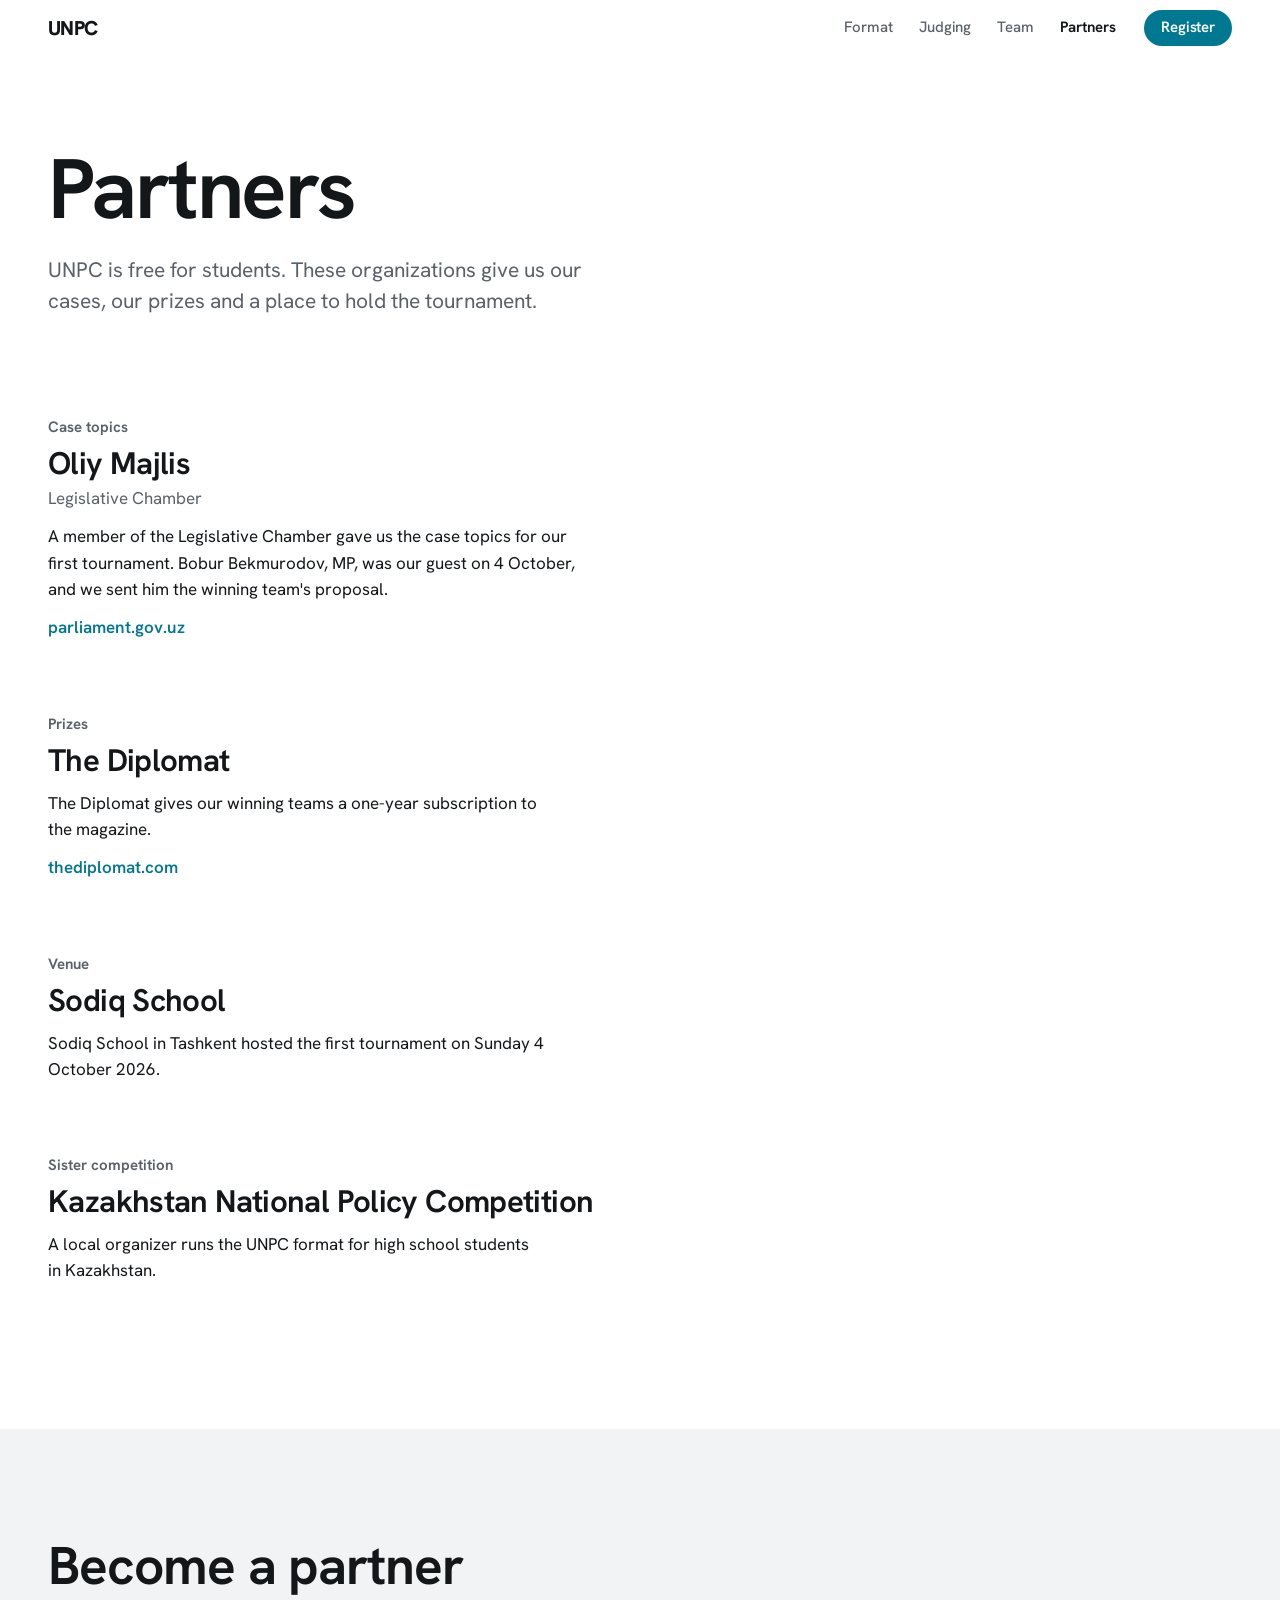
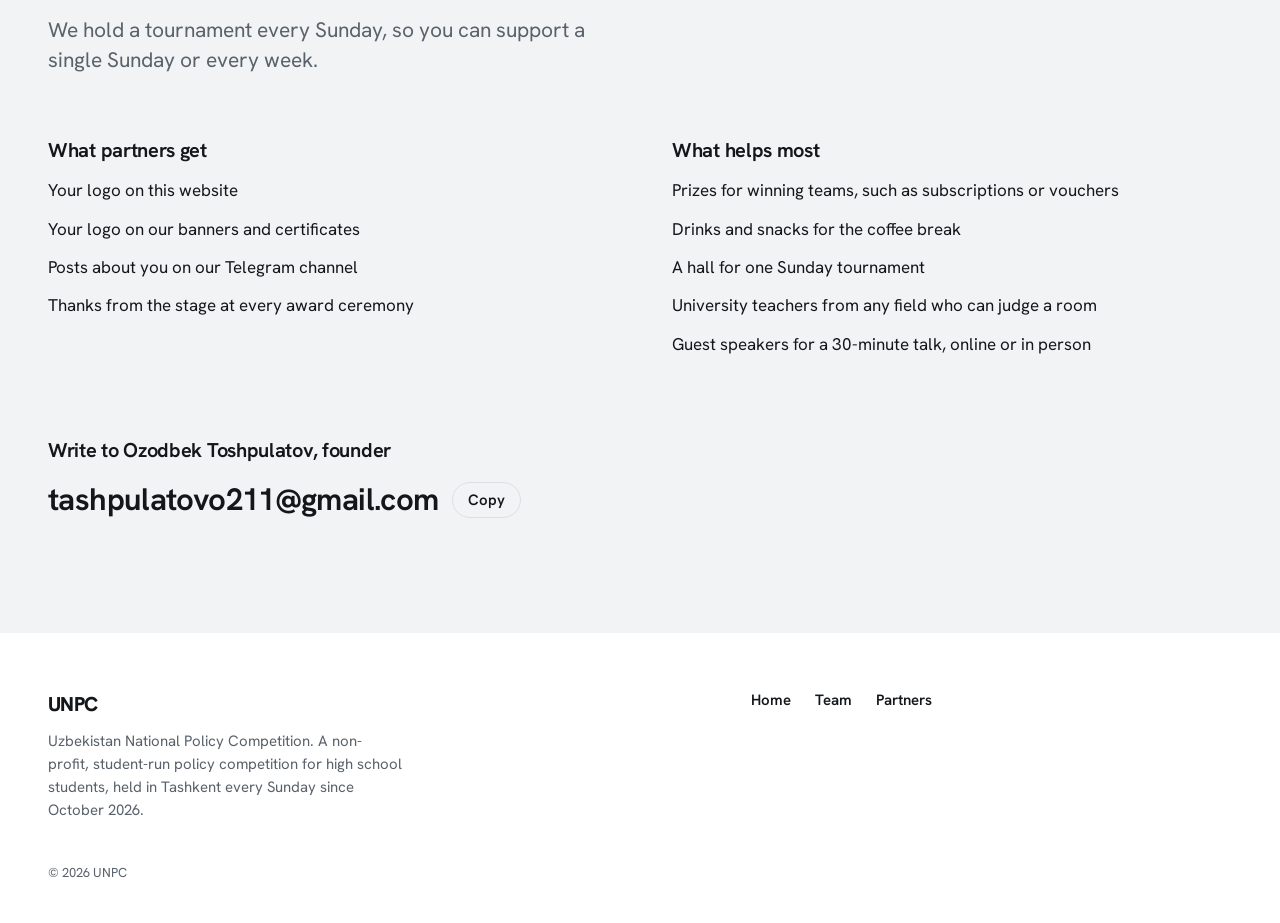
==== commit 0ffde29c: "Make the UNPC site calmer and fix the Team page Visual: - Light mode drops the near-black day band; " ====
--- a/unpc/partners.html
+++ b/unpc/partners.html
@@ -6,7 +6,7 @@
 <title>UNPC Partners</title>
 <meta name="claude:viewport-fit-sides" content="cover">
 <meta name="description" content="The organizations that give the Uzbekistan National Policy Competition its cases, prizes and venues, and how to become a partner.">
-<meta name="theme-color" content="#f1f3f5" media="(prefers-color-scheme: light)">
+<meta name="theme-color" content="#ffffff" media="(prefers-color-scheme: light)">
 <meta name="theme-color" content="#0d1012" media="(prefers-color-scheme: dark)">
 <link rel="icon" href="data:image/svg+xml,%3Csvg xmlns='http://www.w3.org/2000/svg' viewBox='0 0 64 64'%3E%3Crect width='64' height='64' rx='15' fill='%23007891'/%3E%3Ctext x='32' y='44' text-anchor='middle' font-family='Helvetica,Arial,sans-serif' font-weight='800' font-size='34' fill='white'%3EU%3C/text%3E%3C/svg%3E">
 <link rel="preconnect" href="https://fonts.googleapis.com">
@@ -47,7 +47,7 @@
 
 <main id="main">
 
-  <section class="page-head tint" aria-labelledby="page-title">
+  <section class="page-head" aria-labelledby="page-title">
     <div class="wrap">
       <h1 id="page-title">Partners</h1>
       <p class="lede">UNPC is free for students. These organizations give us our cases, our prizes and a place to hold the tournament.</p>
@@ -82,7 +82,7 @@
             <li>Prizes for winning teams, such as subscriptions or vouchers</li>
             <li>Drinks and snacks for the coffee break</li>
             <li>A hall for one Sunday tournament</li>
-            <li>University teachers who can judge a room</li>
+            <li>University teachers from any field who can judge a room</li>
             <li>Guest speakers for a 30-minute talk, online or in person</li>
           </ul>
         </div>
--- a/unpc/assets/style.css
+++ b/unpc/assets/style.css
@@ -4,7 +4,7 @@
    and content width changes with the job (grids 1240px, prose about 62ch). */
 
 :root {
-  /* Colour. Azure and red come from the Uzbek flag; azure is deepened so text on white passes AA. */
+  /* Colour. Azure and red come from the Uzbek flag; azure is deepened so text on white passes AA. Azure is for actions only. */
   --ground: #ffffff;
   --ground-2: #f1f3f5;
   --surface: #ffffff;
@@ -13,24 +13,23 @@
   --hairline: #dce0e4;
   --signal: #007891;
   --signal-strong: #00657a;
-  --signal-soft: #e8f5f8;
   --on-signal: #ffffff;
   --live: #c8102e;
-  --hatch: #dfe3e7;
   --scrim: rgb(11 13 15 / 0.42);
   --shadow-float: 0 1px 1px rgb(20 23 26 / 0.04), 0 18px 40px -18px rgb(20 23 26 / 0.3);
 
-  /* The dark band looks the same in both themes. */
-  --band: #0b0d0f;
-  --band-ink: #f2f4f5;
-  --band-ink-2: #a3acb4;
-  --band-line: #2a3035;
-  --band-signal: #46c2dc;
-  --phase-welcome: #3b4248;
+  /* The tournament-day band: a quiet tint in light mode, dark in dark mode. */
+  --band: #f1f3f5;
+  --band-ink: #14171a;
+  --band-ink-2: #59616a;
+  --band-line: #dce0e4;
+  --band-signal: #007891;
+  --phase-welcome: #c4ccd3;
+  --phase-welcome-ink: #14171a;
   --phase-prep: #46c2dc;
-  --phase-talk: #a9e3ef;
-  --phase-write: #6c757d;
-  --phase-awards: #e7ebee;
+  --phase-talk: #8fd3e2;
+  --phase-write: #98a3ad;
+  --phase-awards: #cfd6dc;
   --phase-ink-dark: #061a20;
   --phase-ink-light: #f2f4f5;
 
@@ -38,10 +37,12 @@
   --font-sans: "Hanken Grotesk", "Helvetica Neue", Helvetica, Arial, sans-serif;
   --font-serif: "Source Serif 4", "Iowan Old Style", "Palatino Linotype", Georgia, serif;
   --font-code: ui-monospace, "SF Mono", Menlo, Consolas, monospace;
-  --t-hero: clamp(3rem, 1.15rem + 6.6vw, 7rem);
-  --t-1: clamp(2.125rem, 1.35rem + 2.9vw, 4rem);
-  --t-2: clamp(1.5rem, 1.15rem + 1.3vw, 2.25rem);
-  --t-lede: clamp(1.1875rem, 1.06rem + 0.5vw, 1.4375rem);
+  --t-display: clamp(2.75rem, 1.6rem + 4.6vw, 5.5rem);   /* 44 -> 88: hero h1, page-head h1, next date */
+  --t-1: clamp(2rem, 1.4rem + 2.4vw, 3.5rem);            /* 32 -> 56: section h2 */
+  --t-2: clamp(1.375rem, 1.15rem + 1vw, 2rem);           /* 22 -> 32 */
+  --t-figure: clamp(2.5rem, 1.8rem + 2.8vw, 4rem);       /* 40 -> 64: statistics */
+  --t-lede: clamp(1.1875rem, 1.1rem + 0.35vw, 1.3125rem); /* 19 -> 21 */
+  --t-serif: clamp(1.125rem, 1.07rem + 0.25vw, 1.25rem); /* 18 -> 20: case questions and bios */
   --t-body: 1.0625rem;
   --t-small: 0.9375rem;
   --t-micro: 0.8125rem;
@@ -49,7 +50,7 @@
   /* Space and shape */
   --gutter: clamp(16px, 4.5vw, 48px);
   --wide: 1240px;
-  --section: clamp(72px, 9vw, 152px);
+  --section: clamp(72px, 8.5vw, 128px);
   --nav-h: 56px;
   --r-tile: clamp(18px, 2vw, 28px);
   --r-card: 22px;
@@ -67,13 +68,20 @@
     --hairline: #2a3035;
     --signal: #4cc6df;
     --signal-strong: #7ad6ea;
-    --signal-soft: #0f2a32;
     --on-signal: #04161b;
     --live: #ff5a66;
-    --hatch: #252b30;
     --scrim: rgb(0 0 0 / 0.62);
     --shadow-float: 0 1px 1px rgb(0 0 0 / 0.3), 0 24px 48px -20px rgb(0 0 0 / 0.75);
-    --band: #050607;
+    --band: #15191c;
+    --band-ink: #f2f4f5;
+    --band-ink-2: #a3acb4;
+    --band-line: #2a3035;
+    --band-signal: #46c2dc;
+    --phase-welcome: #3b4248;
+    --phase-welcome-ink: #f2f4f5;
+    --phase-talk: #a9e3ef;
+    --phase-write: #6c757d;
+    --phase-awards: #e7ebee;
     color-scheme: dark;
   }
 }
@@ -87,13 +95,20 @@
   --hairline: #2a3035;
   --signal: #4cc6df;
   --signal-strong: #7ad6ea;
-  --signal-soft: #0f2a32;
   --on-signal: #04161b;
   --live: #ff5a66;
-  --hatch: #252b30;
   --scrim: rgb(0 0 0 / 0.62);
   --shadow-float: 0 1px 1px rgb(0 0 0 / 0.3), 0 24px 48px -20px rgb(0 0 0 / 0.75);
-  --band: #050607;
+  --band: #15191c;
+  --band-ink: #f2f4f5;
+  --band-ink-2: #a3acb4;
+  --band-line: #2a3035;
+  --band-signal: #46c2dc;
+  --phase-welcome: #3b4248;
+  --phase-welcome-ink: #f2f4f5;
+  --phase-talk: #a9e3ef;
+  --phase-write: #6c757d;
+  --phase-awards: #e7ebee;
   color-scheme: dark;
 }
 
@@ -140,9 +155,9 @@
 h2,
 h3 {
   margin: 0;
-  font-weight: 700;
-  line-height: 1.05;
-  letter-spacing: -0.025em;
+  font-weight: 650;
+  line-height: 1.08;
+  letter-spacing: -0.02em;
   text-wrap: balance;
 }
 
@@ -275,8 +290,10 @@
 }
 
 .btn-text {
+  display: inline-flex;
+  align-items: center;
   min-height: 44px;
-  padding: 0.7em 0.25em;
+  padding: 0;
   border: 0;
   background: none;
   color: var(--signal);
@@ -302,9 +319,6 @@
   top: env(safe-area-inset-top, 0px);
   z-index: 9;
   background: var(--ground);
-  background: color-mix(in srgb, var(--ground) 84%, transparent);
-  -webkit-backdrop-filter: saturate(1.8) blur(18px);
-  backdrop-filter: saturate(1.8) blur(18px);
   border-bottom: 1px solid transparent;
   transition: border-color 0.2s var(--ease);
 }
@@ -473,7 +487,7 @@
   justify-content: flex-end;
   gap: 2px;
   padding: clamp(14px, 2.2vw, 26px);
-  background: repeating-linear-gradient(135deg, var(--hatch) 0 1px, transparent 1px 11px);
+  background: none;
   color: var(--ink-2);
   font-size: var(--t-small);
   line-height: 1.4;
@@ -484,10 +498,13 @@
   font-weight: 650;
 }
 
+.photo-hint span,
 .photo-hint code {
-  margin-top: 4px;
-  font-size: 0.75rem;
-  overflow-wrap: anywhere;
+  display: none;
+}
+
+.lead-photo .photo-hint {
+  display: none;
 }
 
 .photo.has-image .photo-hint {
@@ -511,10 +528,10 @@
 }
 
 .hero h1 {
-  font-size: var(--t-hero);
-  font-weight: 750;
-  line-height: 0.93;
-  letter-spacing: -0.048em;
+  font-size: var(--t-display);
+  font-weight: 650;
+  line-height: 1;
+  letter-spacing: -0.03em;
 }
 
 .hero h1 span {
@@ -522,11 +539,11 @@
 }
 
 .hero-lede {
-  max-width: 38ch;
+  max-width: 40ch;
   margin-top: clamp(24px, 3vw, 40px);
   color: var(--ink-2);
   font-size: var(--t-lede);
-  line-height: 1.42;
+  line-height: 1.45;
 }
 
 .hero-actions {
@@ -538,7 +555,7 @@
 }
 
 .deck-wrap {
-  padding: 0 22px 22px 0;
+  padding: 0 0 16px;
 }
 
 .deck {
@@ -558,14 +575,12 @@
 
 .deck::before {
   z-index: -1;
-  opacity: 0.7;
-  transform: translate(10px, 10px) rotate(1.4deg);
+  opacity: 0.6;
+  transform: translateY(14px) scale(0.96);
 }
 
 .deck::after {
-  z-index: -2;
-  opacity: 0.45;
-  transform: translate(20px, 20px) rotate(2.8deg);
+  display: none;
 }
 
 .case {
@@ -608,7 +623,7 @@
 }
 
 .case-topic {
-  color: var(--signal);
+  color: var(--ink-2);
   font-size: var(--t-small);
   font-weight: 650;
   line-height: 1.35;
@@ -616,10 +631,14 @@
 
 .case-q {
   font-family: var(--font-serif);
-  font-size: clamp(1.1875rem, 1.05rem + 0.55vw, 1.4375rem);
-  font-weight: 420;
-  line-height: 1.36;
-  letter-spacing: -0.006em;
+  font-size: var(--t-serif);
+  font-weight: 400;
+  line-height: 1.55;
+}
+
+.case-note {
+  color: var(--ink-2);
+  font-size: var(--t-small);
 }
 
 .case-foot {
@@ -661,10 +680,10 @@
 .clock {
   display: block;
   margin-top: 4px;
-  font-size: clamp(2.75rem, 2rem + 2.2vw, 3.75rem);
-  font-weight: 650;
+  font-size: clamp(2.25rem, 1.8rem + 1.2vw, 3rem);
+  font-weight: 600;
   line-height: 1;
-  letter-spacing: -0.045em;
+  letter-spacing: -0.03em;
   font-variant-numeric: tabular-nums;
 }
 
@@ -717,6 +736,7 @@
 
 .lead-photo {
   padding-top: clamp(16px, 2vw, 24px);
+  padding-bottom: var(--section);
 }
 
 .lead-photo .photo {
@@ -760,21 +780,16 @@
 
 .figures {
   display: grid;
-  grid-template-columns: repeat(4, minmax(0, 1fr));
+  grid-template-columns: repeat(3, minmax(0, 1fr));
   gap: 40px clamp(24px, 3vw, 48px);
   margin-top: clamp(40px, 5vw, 72px);
 }
 
-.figure {
-  padding-top: 20px;
-  border-top: 1px solid var(--hairline);
-}
-
 .figure dt {
-  font-size: clamp(3rem, 1.9rem + 3.4vw, 5.25rem);
-  font-weight: 750;
-  line-height: 0.95;
-  letter-spacing: -0.055em;
+  font-size: var(--t-figure);
+  font-weight: 600;
+  line-height: 1;
+  letter-spacing: -0.03em;
   font-variant-numeric: tabular-nums;
   white-space: nowrap;
 }
@@ -785,9 +800,9 @@
   color: var(--ink-2);
 }
 
-@media (max-width: 900px) {
+@media (max-width: 520px) {
   .figures {
-    grid-template-columns: repeat(2, minmax(0, 1fr));
+    grid-template-columns: minmax(0, 1fr);
   }
 }
 
@@ -842,7 +857,8 @@
 
 .seg-extra {
   flex: var(--extra) 1 0px;
-  background: repeating-linear-gradient(135deg, var(--seg) 0 2px, transparent 2px 7px);
+  background: var(--seg);
+  opacity: 0.45;
 }
 
 .seg-label {
@@ -896,13 +912,7 @@
 }
 
 .step {
-  padding-top: 18px;
-  border-top: 2px solid var(--band-line);
   transition: opacity 0.25s var(--ease), border-color 0.25s var(--ease);
-}
-
-.step.is-active {
-  border-top-color: var(--seg);
 }
 
 .steps:has(.is-active) .step:not(.is-active) {
@@ -913,9 +923,9 @@
   margin: 0;
   color: var(--band-ink);
   font-size: var(--t-2);
-  font-weight: 700;
+  font-weight: 650;
   line-height: 1.05;
-  letter-spacing: -0.035em;
+  letter-spacing: -0.02em;
   font-variant-numeric: tabular-nums;
 }
 
@@ -947,7 +957,7 @@
 
 .phase-welcome {
   --seg: var(--phase-welcome);
-  --seg-ink: var(--phase-ink-light);
+  --seg-ink: var(--phase-welcome-ink);
 }
 
 .phase-prep {
@@ -970,6 +980,19 @@
   --seg-ink: var(--phase-ink-dark);
 }
 
+@media (min-width: 1001px) {
+  .steps {
+    row-gap: 0;
+  }
+
+  .step {
+    display: grid;
+    grid-row: span 3;
+    grid-template-rows: subgrid;
+    align-content: start;
+  }
+}
+
 @media (max-width: 1000px) {
   .steps {
     grid-template-columns: repeat(2, minmax(0, 1fr));
@@ -1004,26 +1027,6 @@
 .judging .head {
   position: sticky;
   top: calc(var(--nav-h) + 32px + env(safe-area-inset-top, 0px));
-}
-
-.rules {
-  display: grid;
-  gap: 14px;
-  margin-top: 8px;
-  padding: 0;
-  list-style: none;
-  color: var(--ink-2);
-  font-size: var(--t-small);
-}
-
-.rules li {
-  padding-top: 14px;
-  border-top: 1px solid var(--hairline);
-}
-
-.rules strong {
-  color: var(--ink);
-  font-weight: 650;
 }
 
 .sheet {
@@ -1101,14 +1104,14 @@
 }
 
 .score-b {
-  --fill: var(--ink);
+  --fill: var(--ink-2);
 }
 
 .sheet-total {
   padding-top: 16px;
-  border-top: 2px solid var(--ink);
+  border-top: 1px solid var(--hairline);
   font-size: 1.25rem;
-  font-weight: 750;
+  font-weight: 650;
   letter-spacing: -0.02em;
 }
 
@@ -1121,14 +1124,8 @@
   margin-top: 18px;
   padding: 14px 18px;
   border-radius: 14px;
-  background: var(--signal-soft);
+  background: var(--ground-2);
   font-weight: 600;
-}
-
-.sheet-note {
-  margin-top: 12px;
-  color: var(--ink-2);
-  font-size: var(--t-micro);
 }
 
 input[type="range"] {
@@ -1152,9 +1149,9 @@
   width: 22px;
   height: 22px;
   margin-top: -9px;
-  border: 1px solid var(--hairline);
+  border: 1px solid rgb(0 0 0 / 0.14);
   border-radius: 50%;
-  background: var(--surface);
+  background: #fff;
   box-shadow: 0 1px 3px rgb(0 0 0 / 0.22);
   -webkit-appearance: none;
   appearance: none;
@@ -1175,9 +1172,9 @@
 input[type="range"]::-moz-range-thumb {
   width: 22px;
   height: 22px;
-  border: 1px solid var(--hairline);
+  border: 1px solid rgb(0 0 0 / 0.14);
   border-radius: 50%;
-  background: var(--surface);
+  background: #fff;
   box-shadow: 0 1px 3px rgb(0 0 0 / 0.22);
 }
 
@@ -1239,54 +1236,6 @@
   }
 }
 
-/* Cases */
-
-.case-list {
-  display: grid;
-  grid-template-columns: repeat(2, minmax(0, 1fr));
-  gap: clamp(36px, 4vw, 56px) clamp(32px, 5vw, 88px);
-  margin-top: clamp(40px, 5vw, 64px);
-  padding: 0;
-  list-style: none;
-}
-
-.case-list li {
-  display: grid;
-  align-content: start;
-  gap: 10px;
-  padding-top: 20px;
-  border-top: 1px solid var(--hairline);
-}
-
-.case-no {
-  color: var(--signal);
-  font-size: var(--t-small);
-  font-weight: 700;
-}
-
-.case-list h3 {
-  font-size: 1.25rem;
-  line-height: 1.28;
-  letter-spacing: -0.015em;
-}
-
-.case-list .q {
-  font-family: var(--font-serif);
-  font-size: 1.1875rem;
-  line-height: 1.5;
-}
-
-.case-list .note {
-  color: var(--ink-2);
-  font-size: var(--t-small);
-}
-
-@media (max-width: 760px) {
-  .case-list {
-    grid-template-columns: minmax(0, 1fr);
-  }
-}
-
 /* First tournament */
 
 .first {
@@ -1307,6 +1256,7 @@
 
 .facts div {
   display: grid;
+  align-items: baseline;
   grid-template-columns: 8.5rem minmax(0, 1fr);
   gap: 16px;
   padding-block: 14px;
@@ -1320,7 +1270,7 @@
 }
 
 .facts dd {
-  font-weight: 550;
+  font-weight: 500;
 }
 
 .mosaic {
@@ -1359,12 +1309,6 @@
 
   .first-copy {
     position: static;
-  }
-}
-
-@media (max-width: 600px) {
-  .mosaic .photo-hint code {
-    display: none;
   }
 }
 
@@ -1415,9 +1359,6 @@
   font-size: var(--t-micro);
 }
 
-.person-trigger .photo-hint code {
-  display: none;
-}
 
 .person-name {
   font-weight: 650;
@@ -1434,20 +1375,67 @@
   color: var(--ink-2);
 }
 
+.is-placeholder .person-trigger {
+  cursor: default;
+}
+
+.is-placeholder .person-trigger:hover .photo {
+  transform: none;
+}
+
 .team-grid {
-  grid-template-columns: repeat(auto-fill, minmax(min(100%, 200px), 1fr));
+  grid-template-columns: repeat(5, minmax(0, 1fr));
   margin-top: 0;
+}
+
+@media (max-width: 899px) {
+  .team-grid {
+    grid-template-columns: repeat(3, minmax(0, 1fr));
+  }
+}
+
+@media (max-width: 600px) {
+  .team-grid {
+    grid-template-columns: minmax(0, 1fr);
+    row-gap: 0;
+  }
+
+  .team-grid .person-card .person-trigger {
+    grid-template-columns: 64px minmax(0, 1fr);
+    grid-template-rows: auto auto;
+    column-gap: 16px;
+    row-gap: 2px;
+    padding-block: 8px;
+  }
+
+  .team-grid .person-card .photo {
+    grid-row: 1 / span 2;
+    margin: 0;
+    border-radius: 12px;
+  }
+
+  .team-grid .person-card .person-name {
+    align-self: end;
+  }
+
+  .team-grid .person-card .person-role {
+    align-self: start;
+  }
+
+  .team-grid .person-card.is-placeholder .person-name {
+    grid-row: 1 / span 2;
+    align-self: center;
+  }
 }
 
 .person-lead {
   grid-column: 1 / -1;
   display: grid;
-  grid-template-columns: minmax(0, 5fr) minmax(0, 7fr);
-  align-items: center;
+  grid-template-columns: minmax(0, 4fr) minmax(0, 8fr);
+  align-items: start;
   gap: 32px clamp(32px, 6vw, 96px);
   margin-bottom: clamp(8px, 2vw, 24px);
   padding-bottom: clamp(40px, 5vw, 72px);
-  border-bottom: 1px solid var(--hairline);
 }
 
 .person-lead .person-trigger .photo {
@@ -1457,18 +1445,20 @@
 .lead-text {
   display: grid;
   justify-items: start;
-  gap: 14px;
+  gap: 16px;
+  padding-top: 8px;
 }
 
 .lead-text .person-kicker {
-  color: var(--signal);
+  color: var(--ink-2);
   font-size: var(--t-small);
   font-weight: 650;
 }
 
 .lead-name {
-  font-size: var(--t-1);
-  letter-spacing: -0.04em;
+  font-size: var(--t-2);
+  line-height: 1.15;
+  letter-spacing: -0.02em;
 }
 
 .lead-school {
@@ -1476,10 +1466,10 @@
 }
 
 .lead-bio {
-  max-width: 36ch;
+  max-width: 46ch;
   font-family: var(--font-serif);
-  font-size: clamp(1.1875rem, 1.05rem + 0.6vw, 1.5rem);
-  line-height: 1.5;
+  font-size: var(--t-serif);
+  line-height: 1.55;
 }
 
 .lead-text .btn {
@@ -1508,12 +1498,12 @@
 }
 
 @media (max-width: 760px) {
-  .team-grid {
-    grid-template-columns: repeat(2, minmax(0, 1fr));
-  }
-
   .person-lead {
     grid-template-columns: minmax(0, 1fr);
+  }
+
+  .person-lead > .person-trigger {
+    width: min(100%, 240px);
   }
 }
 
@@ -1563,7 +1553,7 @@
 }
 
 .person-kicker {
-  color: var(--signal);
+  color: var(--ink-2);
   font-size: var(--t-small);
   font-weight: 650;
 }
@@ -1574,7 +1564,7 @@
 
 .person-bio {
   font-family: var(--font-serif);
-  font-size: 1.1875rem;
+  font-size: var(--t-serif);
   line-height: 1.55;
 }
 
@@ -1627,6 +1617,38 @@
   background: var(--hairline);
 }
 
+@media (min-width: 721px) {
+  .person {
+    height: min(620px, calc(100dvh - 48px));
+    overflow: hidden;
+  }
+
+  .person-inner {
+    height: 100%;
+  }
+
+  .person-photo.photo {
+    min-height: 0;
+  }
+
+  .person-body {
+    overflow-y: auto;
+    overscroll-behavior: contain;
+    padding-bottom: 0;
+  }
+
+  .person-body:has(> .person-steps[hidden]) {
+    padding-bottom: clamp(28px, 4vw, 52px);
+  }
+
+  .person-steps {
+    position: sticky;
+    bottom: 0;
+    background: var(--surface);
+    padding-bottom: clamp(20px, 3vw, 36px);
+  }
+}
+
 @media (prefers-reduced-motion: no-preference) {
   .person[open]:not(.is-vt) {
     animation: sheet-in 0.36s var(--ease);
@@ -1676,6 +1698,14 @@
   .person-photo.photo {
     aspect-ratio: 4 / 3;
     min-height: 0;
+  }
+
+  .person-photo.photo:not(.has-image) {
+    display: none;
+  }
+
+  .person-photo.photo:not(.has-image) + .person-body {
+    padding-top: 64px;
   }
 }
 
@@ -1726,10 +1756,11 @@
 
 .logo-word {
   max-width: 14ch;
+  color: var(--ink-2);
   font-size: clamp(1rem, 0.9rem + 0.45vw, 1.3125rem);
-  font-weight: 750;
+  font-weight: 600;
   line-height: 1.12;
-  letter-spacing: -0.025em;
+  letter-spacing: -0.01em;
 }
 
 .partner-role {
@@ -1755,23 +1786,26 @@
   grid-template-columns: minmax(0, 17rem) minmax(0, 1fr);
   align-items: center;
   gap: 24px clamp(28px, 5vw, 80px);
-  padding-block: clamp(28px, 4vw, 48px);
-  border-top: 1px solid var(--hairline);
-}
-
-.partner-row:last-child {
-  border-bottom: 1px solid var(--hairline);
+  padding-block: clamp(24px, 3vw, 36px);
+}
+
+.partner-row:has(.logo-slot:not(.has-image)) {
+  grid-template-columns: minmax(0, 1fr);
+}
+
+.partner-row .logo-slot:not(.has-image) {
+  display: none;
 }
 
 .partner-row .partner-role {
   margin: 0 0 8px;
-  color: var(--signal);
+  color: var(--ink-2);
   font-weight: 650;
 }
 
 .partner-row h3 {
   font-size: var(--t-2);
-  letter-spacing: -0.03em;
+  letter-spacing: -0.02em;
 }
 
 .partner-detail {
@@ -1813,14 +1847,13 @@
 }
 
 .offer ul {
-  margin-top: 16px;
+  margin-top: 10px;
   padding: 0;
   list-style: none;
 }
 
 .offer li {
-  padding-block: 14px;
-  border-top: 1px solid var(--hairline);
+  padding-block: 6px;
 }
 
 @media (max-width: 760px) {
@@ -1857,17 +1890,17 @@
 
 .contact-big .email {
   font-size: var(--t-2);
-  letter-spacing: -0.03em;
+  letter-spacing: -0.02em;
 }
 
 .btn-copy {
-  min-height: 32px;
-  padding: 0.35em 0.9em;
+  min-height: 36px;
+  padding: 0 1em;
   border: 1px solid var(--hairline);
   border-radius: var(--r-pill);
   background: none;
   color: var(--ink);
-  font: 600 var(--t-micro)/1.2 var(--font-sans);
+  font: 600 var(--t-small)/1.2 var(--font-sans);
   cursor: pointer;
 }
 
@@ -1878,7 +1911,7 @@
 /* Call to action band */
 
 .next {
-  background: var(--signal-soft);
+  background: var(--ground-2);
 }
 
 .next h2 {
@@ -1889,15 +1922,15 @@
 .next-label {
   color: var(--ink);
   font-size: var(--t-2);
+  font-weight: 600;
+  letter-spacing: -0.02em;
+}
+
+.next-date {
+  font-size: var(--t-display);
   font-weight: 650;
-  letter-spacing: -0.02em;
-}
-
-.next-date {
-  font-size: clamp(3rem, 1.4rem + 5.4vw, 6.5rem);
-  font-weight: 750;
-  line-height: 0.95;
-  letter-spacing: -0.048em;
+  line-height: 1;
+  letter-spacing: -0.03em;
 }
 
 .next .lede {
@@ -1915,14 +1948,14 @@
 /* Page heads for Team and Partners */
 
 .page-head .wrap {
-  padding-block: clamp(56px, 8vw, 120px) clamp(48px, 6vw, 88px);
+  padding-block: clamp(48px, 7vw, 104px) 0;
 }
 
 .page-head h1 {
-  font-size: clamp(3rem, 1.7rem + 5.4vw, 6.75rem);
-  font-weight: 750;
-  line-height: 0.95;
-  letter-spacing: -0.048em;
+  font-size: var(--t-display);
+  font-weight: 650;
+  line-height: 1;
+  letter-spacing: -0.03em;
 }
 
 .page-head .lede {
@@ -1930,15 +1963,14 @@
 }
 
 .page-head + .section {
-  padding-top: clamp(48px, 6vw, 88px);
+  padding-top: clamp(40px, 5vw, 72px);
 }
 
 /* Footer */
 
 .footer {
   padding-block: 56px calc(40px + env(safe-area-inset-bottom, 0px));
-  border-top: 1px solid var(--hairline);
-  background: var(--ground-2);
+  background: var(--ground);
   color: var(--ink-2);
   font-size: var(--t-small);
 }
@@ -1977,6 +2009,10 @@
   font-size: var(--t-micro);
 }
 
+main:has([data-register-fallback]:not([hidden]), .contact-big) + .footer .contact {
+  display: none;
+}
+
 @media (max-width: 700px) {
   .footer-grid {
     grid-template-columns: minmax(0, 1fr);
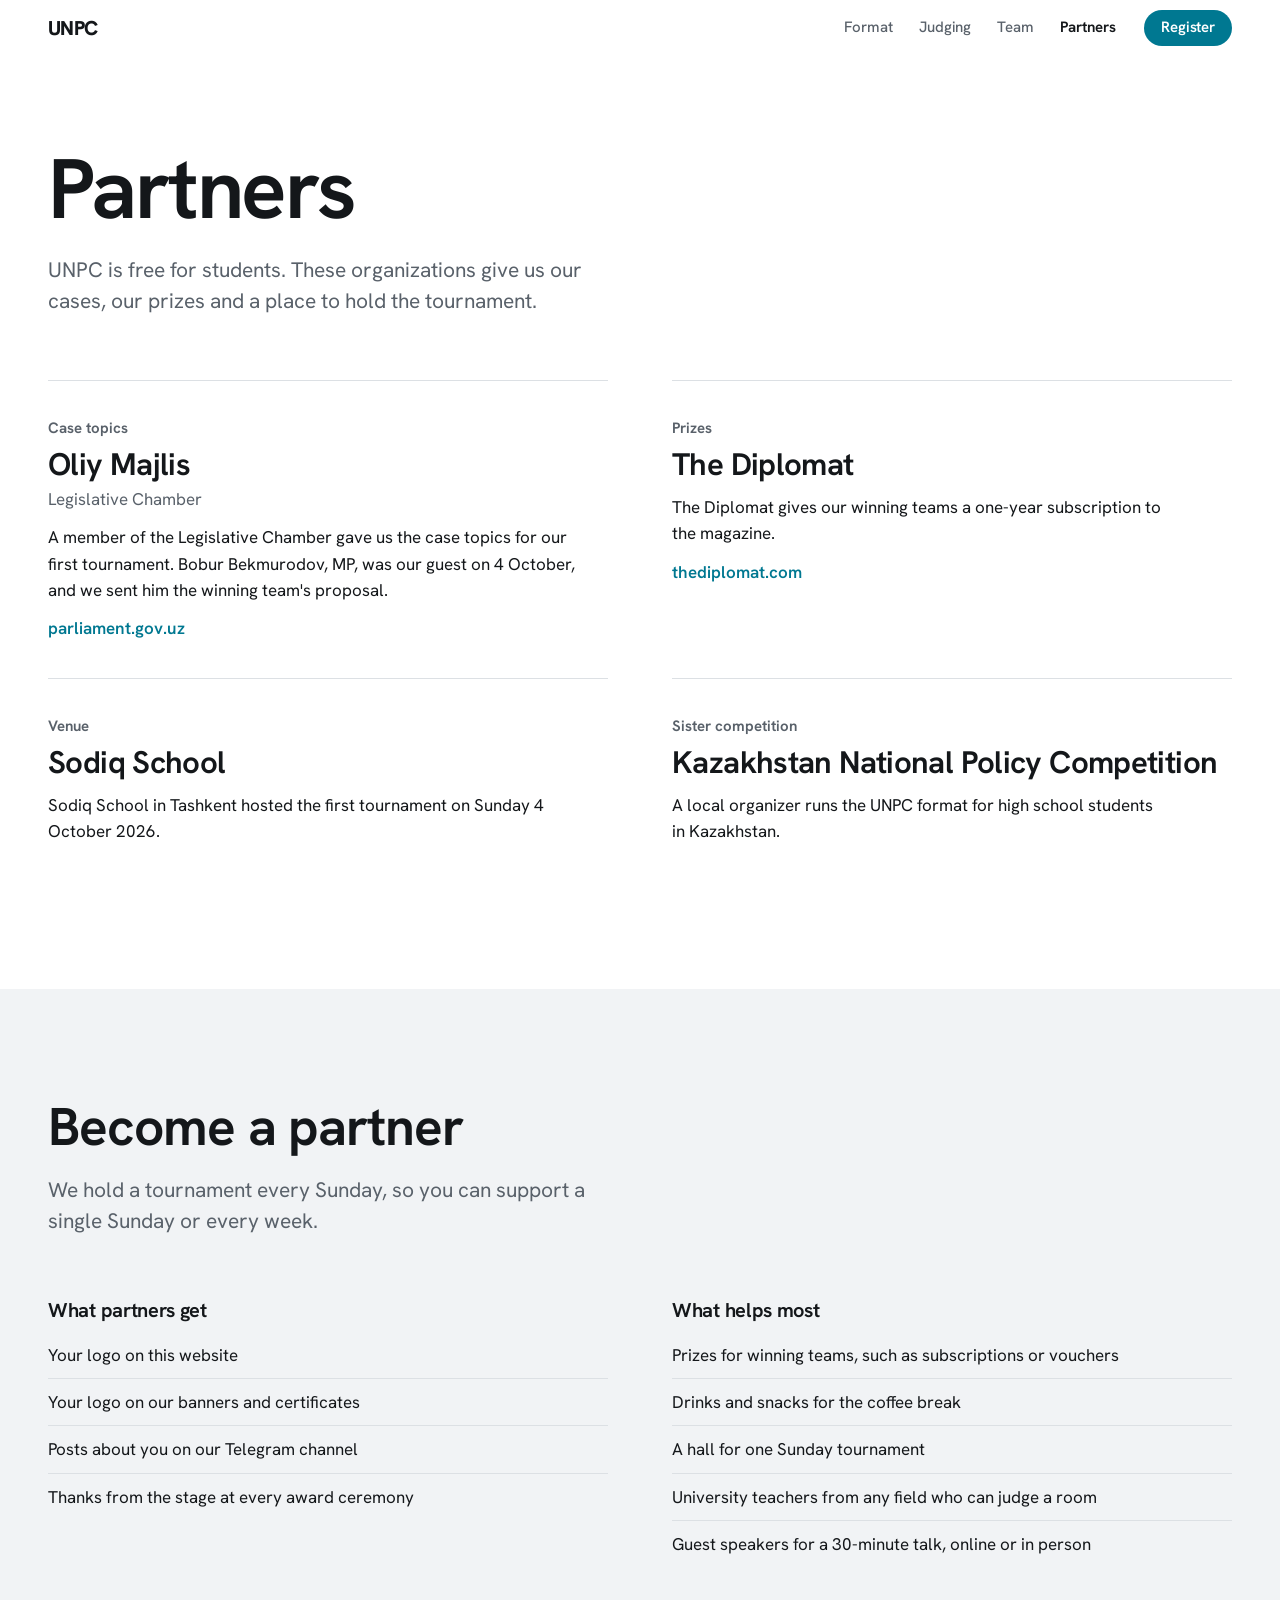
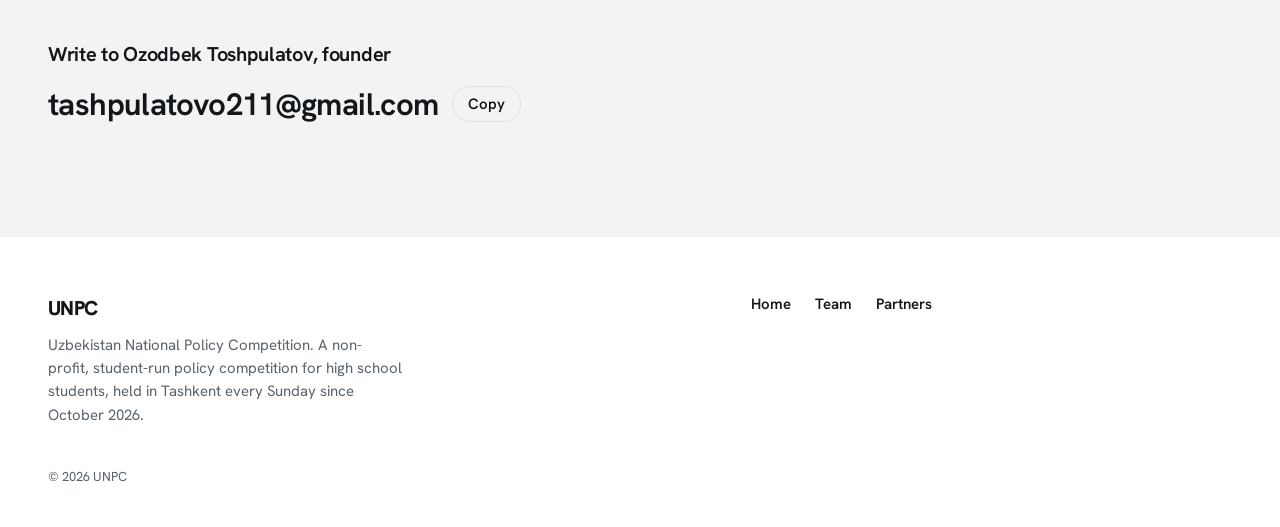
==== commit 971205e1: "Fix dialog, focus and layout issues found in review Dialog: the page behind it no longer scrolls; dr" ====
--- a/unpc/partners.html
+++ b/unpc/partners.html
@@ -13,7 +13,7 @@
 <link rel="preconnect" href="https://fonts.gstatic.com" crossorigin>
 <link rel="stylesheet" href="https://fonts.googleapis.com/css2?family=Hanken+Grotesk:wght@400..800&amp;family=Source+Serif+4:ital,opsz,wght@0,8..60,400..600;1,8..60,400..600&amp;display=swap">
 <link rel="stylesheet" href="assets/style.css">
-<noscript><style>.photo img{opacity:1}</style></noscript>
+<noscript><style>.photo img,.photo:not(.has-image) img{opacity:1;visibility:visible}</style></noscript>
 <script src="assets/data.js" defer></script>
 <script src="assets/site.js" defer></script>
 </head>
--- a/unpc/assets/style.css
+++ b/unpc/assets/style.css
@@ -81,7 +81,7 @@
     --phase-welcome-ink: #f2f4f5;
     --phase-talk: #a9e3ef;
     --phase-write: #6c757d;
-    --phase-awards: #e7ebee;
+    --phase-awards: #7d8790;
     color-scheme: dark;
   }
 }
@@ -108,7 +108,7 @@
   --phase-welcome-ink: #f2f4f5;
   --phase-talk: #a9e3ef;
   --phase-write: #6c757d;
-  --phase-awards: #e7ebee;
+  --phase-awards: #7d8790;
   color-scheme: dark;
 }
 
@@ -479,6 +479,11 @@
   opacity: 1;
 }
 
+.photo:not(.has-image) img,
+.logo-slot:not(.has-image) img {
+  visibility: hidden;
+}
+
 .photo-hint {
   position: absolute;
   inset: 0;
@@ -519,6 +524,10 @@
 
 /* Hero */
 
+.hero {
+  overflow-x: clip;
+}
+
 .hero .wrap {
   display: grid;
   grid-template-columns: minmax(0, 7fr) minmax(0, 5fr);
@@ -673,6 +682,12 @@
   animation: pulse 1s steps(2, jump-none) infinite;
 }
 
+@media (prefers-reduced-motion: reduce) {
+  [data-clock-state="running"] .clock-label::before {
+    animation: none;
+  }
+}
+
 [data-clock-state="done"] .clock-label::before {
   background: var(--live);
 }
@@ -778,6 +793,16 @@
 
 /* Numbers */
 
+.figures-lead {
+  margin-top: clamp(40px, 5vw, 72px);
+  color: var(--ink-2);
+  font-weight: 600;
+}
+
+.figures-lead + .figures {
+  margin-top: 20px;
+}
+
 .figures {
   display: grid;
   grid-template-columns: repeat(3, minmax(0, 1fr));
@@ -830,8 +855,14 @@
   display: flex;
   gap: 3px;
   height: clamp(60px, 7vw, 88px);
-  overflow: hidden;
-  border-radius: 16px;
+}
+
+.seg:first-child {
+  border-radius: 16px 4px 4px 16px;
+}
+
+.seg:last-child {
+  border-radius: 4px 16px 16px 4px;
 }
 
 .seg {
@@ -872,8 +903,16 @@
   white-space: nowrap;
 }
 
-.dayline:has(.is-active) .seg:not(.is-active) {
+.dayline:has(.is-active) .seg:not(.is-active) .seg-fill {
   opacity: 0.32;
+}
+
+.dayline:has(.is-active) .seg:not(.is-active) .seg-extra {
+  opacity: 0.144;
+}
+
+.dayline:has(.is-active) .seg:not(.is-active) .seg-label {
+  color: var(--band-ink);
 }
 
 .day-scale {
@@ -915,8 +954,12 @@
   transition: opacity 0.25s var(--ease), border-color 0.25s var(--ease);
 }
 
-.steps:has(.is-active) .step:not(.is-active) {
-  opacity: 0.4;
+.steps:has(.is-active) .step:not(.is-active) :is(.step-time, h3) {
+  color: var(--band-ink-2);
+}
+
+.steps:has(.is-active) .step:not(.is-active) h3::before {
+  opacity: 0.32;
 }
 
 .step .step-time {
@@ -1002,6 +1045,11 @@
 @media (max-width: 700px) {
   .seg-label:not(.keep) {
     display: none;
+  }
+
+  .seg-label.keep {
+    right: 8px;
+    white-space: normal;
   }
 
   .day-scale .mid {
@@ -1388,15 +1436,9 @@
   margin-top: 0;
 }
 
-@media (max-width: 899px) {
+@media (max-width: 959px) {
   .team-grid {
-    grid-template-columns: repeat(3, minmax(0, 1fr));
-  }
-}
-
-@media (max-width: 600px) {
-  .team-grid {
-    grid-template-columns: minmax(0, 1fr);
+    grid-template-columns: repeat(2, minmax(0, 1fr));
     row-gap: 0;
   }
 
@@ -1428,6 +1470,12 @@
   }
 }
 
+@media (max-width: 600px) {
+  .team-grid {
+    grid-template-columns: minmax(0, 1fr);
+  }
+}
+
 .person-lead {
   grid-column: 1 / -1;
   display: grid;
@@ -1456,9 +1504,9 @@
 }
 
 .lead-name {
-  font-size: var(--t-2);
-  line-height: 1.15;
-  letter-spacing: -0.02em;
+  font-size: var(--t-1);
+  line-height: 1.05;
+  letter-spacing: -0.025em;
 }
 
 .lead-school {
@@ -1476,7 +1524,7 @@
   margin-top: 6px;
 }
 
-@media (max-width: 960px) {
+@media (max-width: 1100px) {
   .people-row {
     grid-template-columns: none;
     grid-auto-flow: column;
@@ -1485,7 +1533,9 @@
     overscroll-behavior-x: contain;
     scroll-snap-type: x mandatory;
     scrollbar-width: none;
-    padding-bottom: 4px;
+    margin-inline: calc(-1 * var(--gutter));
+    padding: 5px var(--gutter) 9px;
+    scroll-padding-inline: var(--gutter);
   }
 
   .people-row::-webkit-scrollbar {
@@ -1527,6 +1577,11 @@
   background: var(--scrim);
 }
 
+html:has(dialog.person[open]) {
+  overflow: hidden;
+  scrollbar-gutter: stable;
+}
+
 .person-inner {
   position: relative;
   display: grid;
@@ -1602,6 +1657,7 @@
   position: absolute;
   top: 14px;
   right: 14px;
+  z-index: 1;
   display: grid;
   place-items: center;
   width: 40px;
@@ -1629,6 +1685,7 @@
 
   .person-photo.photo {
     min-height: 0;
+    border-radius: 28px 0 0 28px;
   }
 
   .person-body {
@@ -1698,6 +1755,7 @@
   .person-photo.photo {
     aspect-ratio: 4 / 3;
     min-height: 0;
+    border-radius: 24px 24px 0 0;
   }
 
   .person-photo.photo:not(.has-image) {
@@ -1706,6 +1764,25 @@
 
   .person-photo.photo:not(.has-image) + .person-body {
     padding-top: 64px;
+  }
+
+  .person:has(.person-steps:not([hidden])) {
+    height: min(92dvh, 600px);
+  }
+
+  .person-inner {
+    min-height: 100%;
+  }
+
+  .person-steps {
+    position: sticky;
+    bottom: 0;
+    background: var(--surface);
+    padding-bottom: 20px;
+  }
+
+  .person-body:has(> .person-steps:not([hidden])) {
+    padding-bottom: 0;
   }
 }
 
@@ -1781,16 +1858,24 @@
   list-style: none;
 }
 
+@media (min-width: 900px) {
+  .partner-list {
+    display: grid;
+    grid-template-columns: repeat(2, minmax(0, 1fr));
+    column-gap: clamp(32px, 5vw, 88px);
+  }
+}
+
 .partner-row {
   display: grid;
-  grid-template-columns: minmax(0, 17rem) minmax(0, 1fr);
-  align-items: center;
-  gap: 24px clamp(28px, 5vw, 80px);
+  align-content: start;
+  gap: 20px;
   padding-block: clamp(24px, 3vw, 36px);
-}
-
-.partner-row:has(.logo-slot:not(.has-image)) {
-  grid-template-columns: minmax(0, 1fr);
+  border-top: 1px solid var(--hairline);
+}
+
+.partner-row .logo-slot {
+  max-width: 220px;
 }
 
 .partner-row .logo-slot:not(.has-image) {
@@ -1803,7 +1888,7 @@
   font-weight: 650;
 }
 
-.partner-row h3 {
+.partner-row h2 {
   font-size: var(--t-2);
   letter-spacing: -0.02em;
 }
@@ -1853,7 +1938,11 @@
 }
 
 .offer li {
-  padding-block: 6px;
+  padding-block: 10px;
+}
+
+.offer li + li {
+  border-top: 1px solid var(--hairline);
 }
 
 @media (max-width: 760px) {
@@ -1881,6 +1970,10 @@
   display: grid;
   gap: 14px;
   margin-top: clamp(48px, 6vw, 88px);
+}
+
+.head + .contact-block {
+  margin-top: clamp(24px, 3vw, 36px);
 }
 
 .contact-block h3 {
@@ -1911,7 +2004,16 @@
 /* Call to action band */
 
 .next {
-  background: var(--ground-2);
+  background: color-mix(in srgb, var(--signal) 7%, var(--ground));
+}
+
+.next .contact {
+  align-items: baseline;
+}
+
+.next .contact .email {
+  font-size: var(--t-2);
+  letter-spacing: -0.02em;
 }
 
 .next h2 {
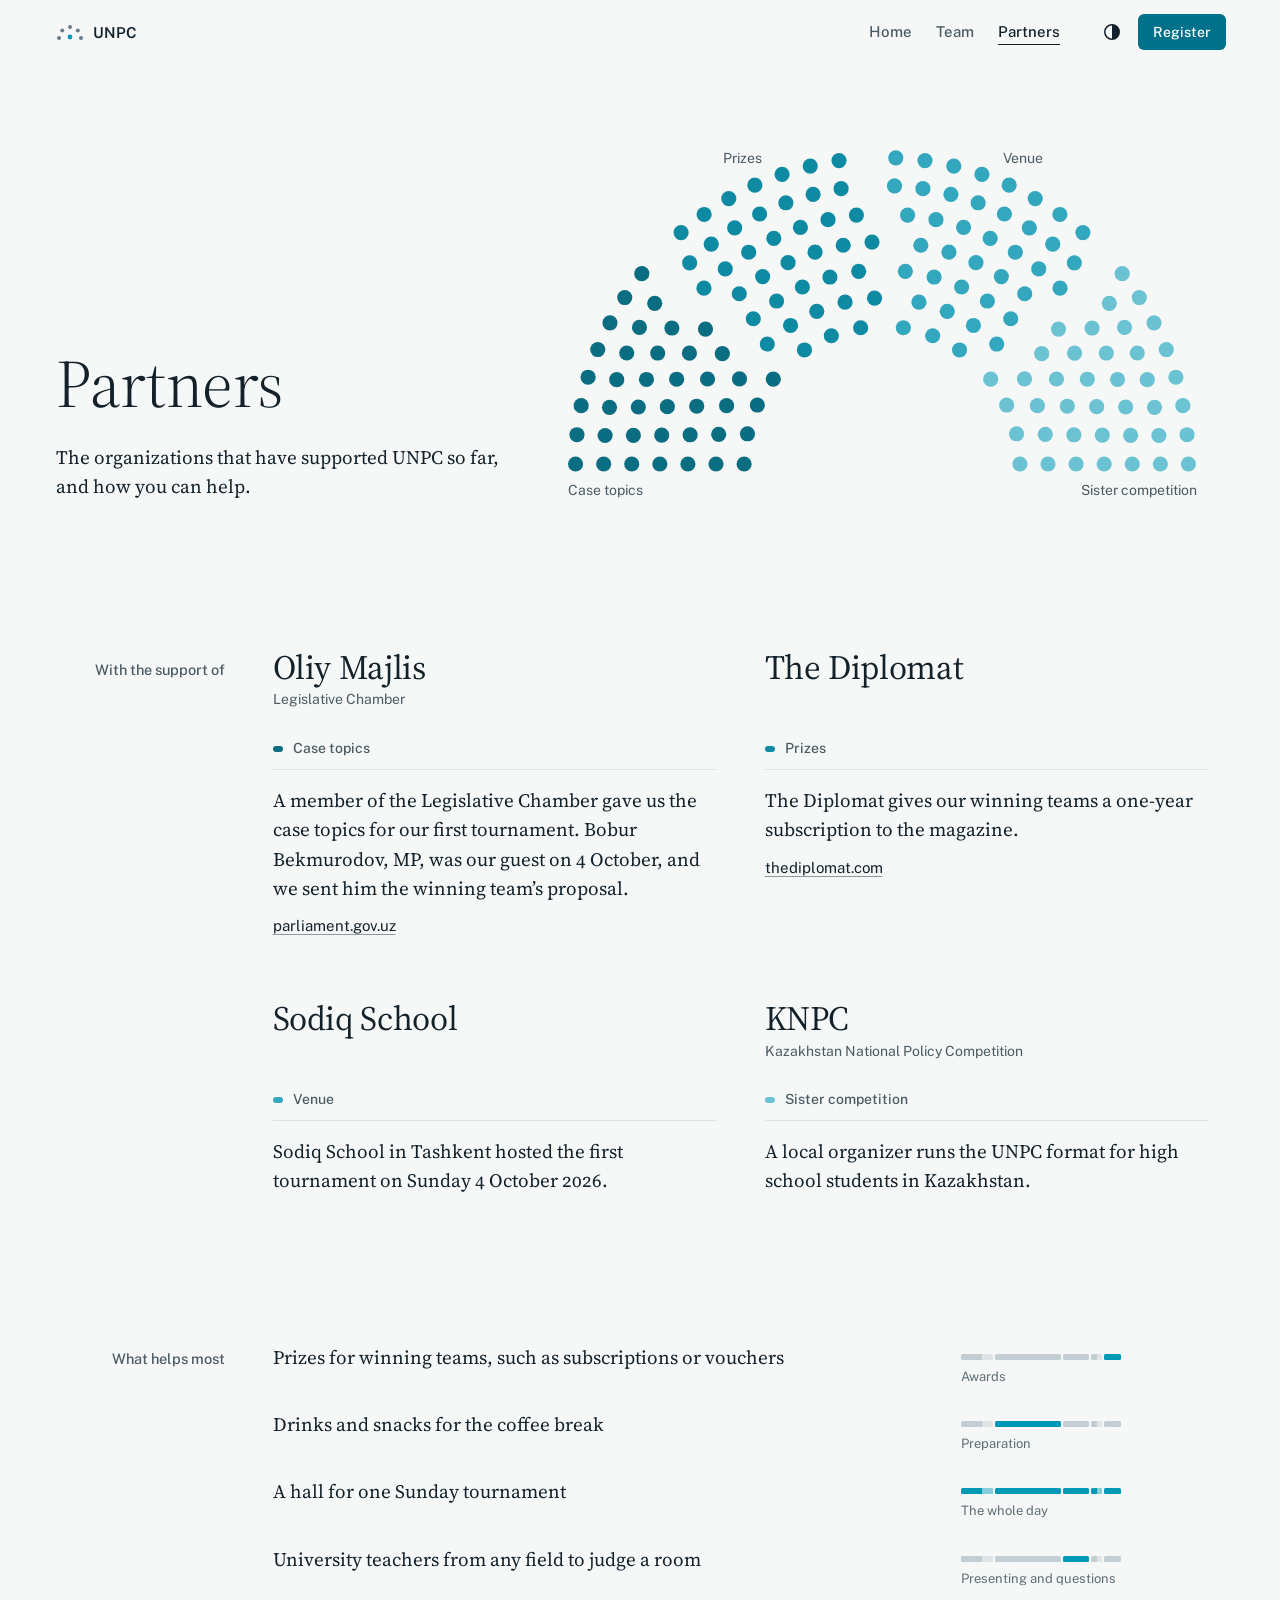
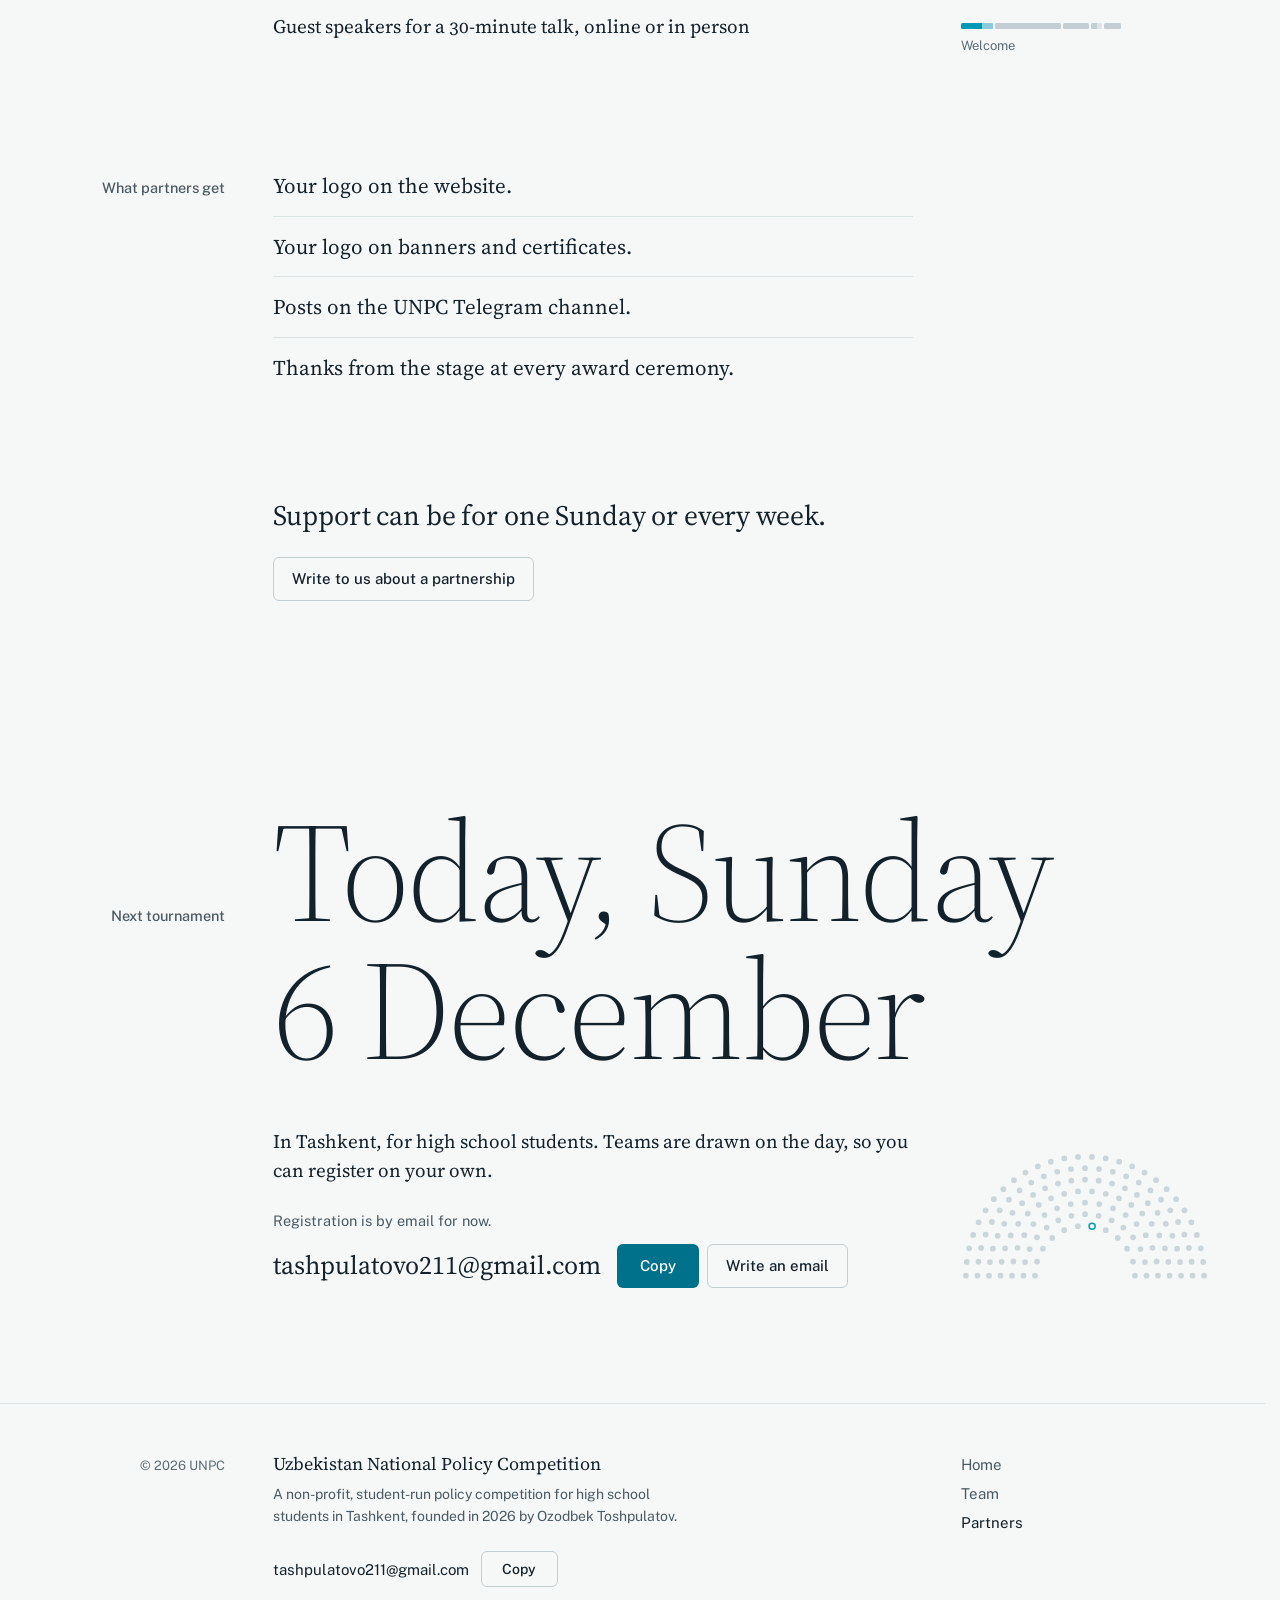
==== commit 7f1b633d: "Redesign the UNPC site around a scroll-driven chamber story The home page now opens on a 520-seat ch" ====
--- a/unpc/partners.html
+++ b/unpc/partners.html
@@ -5,124 +5,224 @@
 <meta name="viewport" content="width=device-width, initial-scale=1, viewport-fit=cover">
 <title>UNPC Partners</title>
 <meta name="claude:viewport-fit-sides" content="cover">
-<meta name="description" content="The organizations that give the Uzbekistan National Policy Competition its cases, prizes and venues, and how to become a partner.">
-<meta name="theme-color" content="#ffffff" media="(prefers-color-scheme: light)">
-<meta name="theme-color" content="#0d1012" media="(prefers-color-scheme: dark)">
-<link rel="icon" href="data:image/svg+xml,%3Csvg xmlns='http://www.w3.org/2000/svg' viewBox='0 0 64 64'%3E%3Crect width='64' height='64' rx='15' fill='%23007891'/%3E%3Ctext x='32' y='44' text-anchor='middle' font-family='Helvetica,Arial,sans-serif' font-weight='800' font-size='34' fill='white'%3EU%3C/text%3E%3C/svg%3E">
+<meta name="description" content="The partners of the Uzbekistan National Policy Competition, and how to help.">
+<meta name="color-scheme" content="light dark">
+<meta name="theme-color" content="#f6f8f8" media="(prefers-color-scheme: light)">
+<meta name="theme-color" content="#0d1519" media="(prefers-color-scheme: dark)">
+<link rel="icon" href="data:image/svg+xml,%3Csvg xmlns='http://www.w3.org/2000/svg' viewBox='0 0 32 32'%3E%3Cg fill='%236b7d86'%3E%3Ccircle cx='4' cy='25' r='3'/%3E%3Ccircle cx='8.6' cy='13.6' r='3'/%3E%3Ccircle cx='16' cy='8.5' r='3'/%3E%3Ccircle cx='23.4' cy='13.6' r='3'/%3E%3Ccircle cx='28' cy='25' r='3'/%3E%3C/g%3E%3Ccircle cx='16' cy='23.5' r='3.6' fill='%230099b5'/%3E%3C/svg%3E">
+<script>(function(){var d=document.documentElement;d.classList.add('js');
+try{var t=localStorage.getItem('unpc-theme');if(t==='light'||t==='dark')d.setAttribute('data-theme',t);}catch(e){}
+try{if(!matchMedia('(prefers-reduced-motion: reduce)').matches)d.classList.add('motion');}catch(e){}})();</script>
 <link rel="preconnect" href="https://fonts.googleapis.com">
 <link rel="preconnect" href="https://fonts.gstatic.com" crossorigin>
-<link rel="stylesheet" href="https://fonts.googleapis.com/css2?family=Hanken+Grotesk:wght@400..800&amp;family=Source+Serif+4:ital,opsz,wght@0,8..60,400..600;1,8..60,400..600&amp;display=swap">
+<link rel="stylesheet" href="https://fonts.googleapis.com/css2?family=Public+Sans:ital,wght@0,400;0,500;0,600;1,400&amp;family=Source+Serif+4:ital,opsz,wght@0,8..60,300..600;1,8..60,300..500&amp;display=swap">
 <link rel="stylesheet" href="assets/style.css">
-<noscript><style>.photo img,.photo:not(.has-image) img{opacity:1;visibility:visible}</style></noscript>
 <script src="assets/data.js" defer></script>
+<script src="assets/chamber.js" defer></script>
 <script src="assets/site.js" defer></script>
+<script src="assets/pages.js" defer></script>
 </head>
-<body>
+<body data-page="partners">
 <a class="skip" href="#main">Skip to content</a>
 
-<header class="nav">
-  <div class="wrap nav-bar">
-    <a class="wordmark" href="index.html">UNPC</a>
+<header class="nav" data-nav>
+  <div class="nav-in">
+    <a class="brand" href="index.html" aria-label="UNPC, home">
+      <svg class="brand-mark" viewBox="0 0 28 16" aria-hidden="true"><circle cx="3" cy="14" r="2"/><circle cx="6.2" cy="6.4" r="2"/><circle cx="14" cy="3" r="2"/><circle cx="21.8" cy="6.4" r="2"/><circle cx="25" cy="14" r="2"/><circle class="brand-core" cx="14" cy="13" r="2.4"/></svg>
+      <span>UNPC</span>
+    </a>
     <nav class="nav-links" aria-label="Main">
-      <a href="index.html#format">Format</a>
-      <a href="index.html#judging">Judging</a>
+      <a href="index.html">Home</a>
       <a href="team.html">Team</a>
       <a href="partners.html" aria-current="page">Partners</a>
     </nav>
-    <a class="btn btn-primary" href="index.html#next" data-register>Register</a>
-    <button class="menu-btn" type="button" aria-expanded="false" aria-controls="menu" aria-label="Open menu"><span></span><span></span></button>
+    <div class="nav-tools">
+      <button class="icon-btn theme-toggle" type="button" data-theme-toggle aria-label="Switch to dark theme">
+        <svg viewBox="0 0 20 20" aria-hidden="true"><circle cx="10" cy="10" r="7.25" fill="none" stroke="currentColor" stroke-width="1.5"/><path class="half" d="M10 2.75a7.25 7.25 0 0 1 0 14.5z" fill="currentColor"/></svg>
+      </button>
+      <a class="btn btn-sm" href="#next" data-nav-register>Register</a>
+      <button class="icon-btn menu-btn" type="button" data-menu aria-expanded="false" aria-controls="menu" aria-label="Open menu">
+        <svg viewBox="0 0 20 20" aria-hidden="true"><path class="l1" d="M3.5 7h13" fill="none" stroke="currentColor" stroke-width="1.5" stroke-linecap="round"/><path class="l2" d="M3.5 13h13" fill="none" stroke="currentColor" stroke-width="1.5" stroke-linecap="round"/></svg>
+      </button>
+    </div>
   </div>
   <nav class="menu" id="menu" aria-label="Menu" hidden>
-    <div class="wrap">
-      <ul>
-        <li><a href="index.html">Home</a></li>
-        <li><a href="index.html#format">Format</a></li>
-        <li><a href="index.html#judging">Judging</a></li>
-        <li><a href="team.html">Team</a></li>
-        <li><a href="partners.html" aria-current="page">Partners</a></li>
-      </ul>
-    </div>
+    <ul>
+      <li><a href="index.html">Home</a></li>
+      <li><a href="team.html">Team</a></li>
+      <li><a href="partners.html" aria-current="page">Partners</a></li>
+    </ul>
   </nav>
 </header>
 
-<main id="main">
-
-  <section class="page-head" aria-labelledby="page-title">
-    <div class="wrap">
-      <h1 id="page-title">Partners</h1>
-      <p class="lede">UNPC is free for students. These organizations give us our cases, our prizes and a place to hold the tournament.</p>
-    </div>
-  </section>
-
-  <section class="section" aria-label="Our partners">
-    <div class="wrap">
-      <ul class="partner-list" data-partners="rows"></ul>
-    </div>
-  </section>
-
-  <section class="section tint" id="join" aria-labelledby="join-title">
-    <div class="wrap">
-      <div class="head">
-        <h2 id="join-title">Become a partner</h2>
-        <p class="lede">We hold a tournament every Sunday, so you can support a single Sunday or every week.</p>
-      </div>
-      <div class="offer">
-        <div>
-          <h3>What partners get</h3>
-          <ul>
-            <li>Your logo on this website</li>
-            <li>Your logo on our banners and certificates</li>
-            <li>Posts about you on our Telegram channel</li>
-            <li>Thanks from the stage at every award ceremony</li>
-          </ul>
+<main id="main" tabindex="-1">
+
+<!-- PAGE -->
+<section class="tp-hero pt-hero" aria-labelledby="partners-title">
+  <div class="tp-hero-in">
+    <figure class="tp-fig pt-fig" aria-hidden="true" data-pchamber>
+      <svg class="pt-arc" focusable="false"></svg>
+    </figure>
+    <div class="tp-hero-text">
+      <h1 class="tp-h1" id="partners-title">Partners</h1>
+      <p class="tp-lede">The organizations that have supported UNPC so far, and how you can help.</p>
+    </div>
+  </div>
+</section>
+
+<section class="section pl-sec" aria-labelledby="pl-title">
+  <div class="doc">
+    <div class="row pl-row">
+      <h2 class="m m-label" id="pl-title">With the support of</h2>
+      <ul class="bn partner-list" data-partner-list>
+        <li class="partner" data-partner-id="oliy-majlis" data-k="0">
+          <div class="partner-logo logo-slot" data-slot><span class="logo-word"><span class="pw-name">Oliy Majlis</span><span class="pw-detail">Legislative Chamber</span></span><img src="photos/partners/oliy-majlis.png" alt="Oliy Majlis" loading="lazy" decoding="async"></div>
+          <p class="partner-role"><span class="partner-key" aria-hidden="true"></span>Case topics</p>
+          <p class="partner-text">A member of the Legislative Chamber gave us the case topics for our first tournament. Bobur Bekmurodov, MP, was our guest on 4&nbsp;October, and we sent him the winning team’s proposal.</p>
+          <p class="partner-link"><a href="https://parliament.gov.uz" target="_blank" rel="noopener">parliament.gov.uz</a></p>
+        </li>
+        <li class="partner" data-partner-id="the-diplomat" data-k="1">
+          <div class="partner-logo logo-slot" data-slot><span class="logo-word"><span class="pw-name">The Diplomat</span></span><img src="photos/partners/the-diplomat.png" alt="The Diplomat" loading="lazy" decoding="async"></div>
+          <p class="partner-role"><span class="partner-key" aria-hidden="true"></span>Prizes</p>
+          <p class="partner-text">The Diplomat gives our winning teams a one-year subscription to the magazine.</p>
+          <p class="partner-link"><a href="https://thediplomat.com" target="_blank" rel="noopener">thediplomat.com</a></p>
+        </li>
+        <li class="partner" data-partner-id="sodiq-school" data-k="2">
+          <div class="partner-logo logo-slot" data-slot><span class="logo-word"><span class="pw-name">Sodiq School</span></span><img src="photos/partners/sodiq-school.png" alt="Sodiq School" loading="lazy" decoding="async"></div>
+          <p class="partner-role"><span class="partner-key" aria-hidden="true"></span>Venue</p>
+          <p class="partner-text">Sodiq School in Tashkent hosted the first tournament on Sunday 4&nbsp;October 2026.</p>
+        </li>
+        <li class="partner" data-partner-id="knpc" data-k="3">
+          <div class="partner-logo logo-slot" data-slot><span class="logo-word"><span class="pw-name" aria-hidden="true">KNPC</span><span class="pw-detail">Kazakhstan National Policy Competition</span></span><img src="photos/partners/knpc.png" alt="Kazakhstan National Policy Competition" loading="lazy" decoding="async"></div>
+          <p class="partner-role"><span class="partner-key" aria-hidden="true"></span>Sister competition</p>
+          <p class="partner-text">A local organizer runs the UNPC format for high school students in Kazakhstan.</p>
+        </li>
+      </ul>
+    </div>
+  </div>
+</section>
+
+<section class="section pt-support">
+  <div class="doc">
+    <div class="row helps-row">
+      <h2 class="m m-label" id="helps-title">What helps most</h2>
+      <ul class="bn helps" aria-labelledby="helps-title">
+        <li class="help">
+          <p class="help-ask">Prizes for winning teams, such as subscriptions or vouchers</p>
+          <div class="help-when">
+            <span class="mini" aria-hidden="true"><i class="w"><b></b><b class="opt"></b></i><i class="p"></i><i class="q"></i><i class="r"><b></b><b class="opt"></b></i><i class="a on"></i></span>
+            <span class="mini-cap" aria-hidden="true">Awards</span>
+            <span class="sr-only">Shows up during: the award ceremony.</span>
+          </div>
+        </li>
+        <li class="help">
+          <p class="help-ask">Drinks and snacks for the coffee break</p>
+          <div class="help-when">
+            <span class="mini" aria-hidden="true"><i class="w"><b></b><b class="opt"></b></i><i class="p on"></i><i class="q"></i><i class="r"><b></b><b class="opt"></b></i><i class="a"></i></span>
+            <span class="mini-cap" aria-hidden="true">Preparation</span>
+            <span class="sr-only">Shows up during: preparation.</span>
+          </div>
+        </li>
+        <li class="help">
+          <p class="help-ask">A hall for one Sunday tournament</p>
+          <div class="help-when">
+            <span class="mini" aria-hidden="true"><i class="w on"><b></b><b class="opt"></b></i><i class="p on"></i><i class="q on"></i><i class="r on"><b></b><b class="opt"></b></i><i class="a on"></i></span>
+            <span class="mini-cap" aria-hidden="true">The whole day</span>
+            <span class="sr-only">Shows up during: the whole day, from the welcome to the award ceremony.</span>
+          </div>
+        </li>
+        <li class="help">
+          <p class="help-ask">University teachers from any field to judge a room</p>
+          <div class="help-when">
+            <span class="mini" aria-hidden="true"><i class="w"><b></b><b class="opt"></b></i><i class="p"></i><i class="q on"></i><i class="r"><b></b><b class="opt"></b></i><i class="a"></i></span>
+            <span class="mini-cap" aria-hidden="true">Presenting and questions</span>
+            <span class="sr-only">Shows up during: presentations and questions.</span>
+          </div>
+        </li>
+        <li class="help">
+          <p class="help-ask">Guest speakers for a 30-minute talk, online or in person</p>
+          <div class="help-when">
+            <span class="mini" aria-hidden="true"><i class="w on"><b></b><b class="opt"></b></i><i class="p"></i><i class="q"></i><i class="r"><b></b><b class="opt"></b></i><i class="a"></i></span>
+            <span class="mini-cap" aria-hidden="true">Welcome</span>
+            <span class="sr-only">Shows up during: the welcome and guest speaker.</span>
+          </div>
+        </li>
+      </ul>
+    </div>
+
+    <div class="row gets-row">
+      <h2 class="m m-label" id="gets-title">What partners get</h2>
+      <ul class="b gets" aria-labelledby="gets-title">
+        <li>Your logo on the website.</li>
+        <li>Your logo on banners and certificates.</li>
+        <li>Posts on the UNPC Telegram channel.</li>
+        <li>Thanks from the stage at every award ceremony.</li>
+      </ul>
+    </div>
+
+    <div class="row pt-close">
+      <div class="b">
+        <h2 class="pt-close-title">Support can be for one Sunday or every week.</h2>
+        <p class="pt-close-act"><a class="btn btn-quiet" href="mailto:tashpulatovo211@gmail.com?subject=Partnering%20with%20UNPC" data-mailto="Partnering with UNPC">Write to us about a partnership</a></p>
+      </div>
+    </div>
+  </div>
+</section>
+<!-- /PAGE -->
+
+<section class="section next" id="next" aria-labelledby="next-title">
+  <div class="doc">
+    <div class="row next-head">
+      <h2 class="m m-label" id="next-title">Next tournament</h2>
+      <p class="bn next-date" data-next-date data-next-split>This Sunday</p>
+    </div>
+    <div class="row next-body">
+      <div class="b">
+        <p class="next-lede">In Tashkent, for high school students. Teams are drawn on the day, so you can register on your own.</p>
+        <p class="next-reg" data-register-only hidden><a class="btn" href="#next" data-register>Register</a></p>
+        <div data-register-fallback>
+          <p class="next-note">Registration is by email for now.</p>
+          <div class="contact">
+            <span class="email" data-email>tashpulatovo211@gmail.com</span>
+            <span class="contact-actions">
+              <button class="btn" type="button" data-copy="tashpulatovo211@gmail.com" data-copy-email>Copy</button>
+              <a class="btn btn-quiet" href="mailto:tashpulatovo211@gmail.com?subject=Registration%20for%20Sunday" data-mailto="Registration for Sunday">Write an email</a>
+            </span>
+          </div>
         </div>
-        <div>
-          <h3>What helps most</h3>
-          <ul>
-            <li>Prizes for winning teams, such as subscriptions or vouchers</li>
-            <li>Drinks and snacks for the coffee break</li>
-            <li>A hall for one Sunday tournament</li>
-            <li>University teachers from any field who can judge a room</li>
-            <li>Guest speakers for a 30-minute talk, online or in person</li>
-          </ul>
-        </div>
-      </div>
-      <div class="contact-block">
-        <h3>Write to Ozodbek Toshpulatov, founder</h3>
-        <div class="contact contact-big">
-          <span class="email" data-email>tashpulatovo211@gmail.com</span>
-          <button class="btn-copy" type="button" data-copy="tashpulatovo211@gmail.com" data-copy-email>Copy</button>
-        </div>
-      </div>
-    </div>
-  </section>
+        <p class="next-tg" data-telegram hidden><a href="#next">The UNPC Telegram channel</a></p>
+      </div>
+      <div class="n next-figure" aria-hidden="true">
+        <svg class="next-arc" viewBox="0 0 400 216" data-next-arc focusable="false"></svg>
+      </div>
+    </div>
+  </div>
+</section>
 
 </main>
 
 <footer class="footer">
-  <div class="wrap">
-    <div class="footer-grid">
-      <div>
-        <a class="wordmark" href="index.html">UNPC</a>
-        <p>Uzbekistan National Policy Competition. A non-profit, student-run policy competition for high school students, held in Tashkent every Sunday since October 2026.</p>
-      </div>
-      <div>
-        <nav aria-label="Footer">
-          <ul>
-            <li><a href="index.html">Home</a></li>
-            <li><a href="team.html">Team</a></li>
-            <li><a href="partners.html">Partners</a></li>
-            <li data-telegram hidden><a href="index.html">Telegram</a></li>
-          </ul>
-        </nav>
+  <div class="doc">
+    <div class="row">
+      <p class="m footer-copy">&copy; 2026 UNPC</p>
+      <div class="b">
+        <p class="footer-name">Uzbekistan National Policy Competition</p>
+        <p class="footer-text">A non-profit, student-run policy competition for high school students in Tashkent, founded in 2026 by Ozodbek&nbsp;Toshpulatov.</p>
         <div class="contact">
           <span class="email" data-email>tashpulatovo211@gmail.com</span>
-          <button class="btn-copy" type="button" data-copy="tashpulatovo211@gmail.com" data-copy-email>Copy</button>
+          <button class="btn btn-quiet btn-sm" type="button" data-copy="tashpulatovo211@gmail.com" data-copy-email>Copy</button>
         </div>
       </div>
-    </div>
-    <p class="legal">© 2026 UNPC</p>
+      <nav class="n" aria-label="Footer">
+        <ul class="footer-links">
+          <li><a href="index.html">Home</a></li>
+          <li><a href="team.html">Team</a></li>
+          <li><a href="partners.html" aria-current="page">Partners</a></li>
+        </ul>
+      </nav>
+    </div>
   </div>
 </footer>
+
 </body>
 </html>
--- a/unpc/assets/style.css
+++ b/unpc/assets/style.css
@@ -1,2169 +1,2305 @@
-/* UNPC site.
-   Layout: a long scroll of full-width bands. The hero is type-led and flush left,
-   one dark band carries the tournament day, photos sit in large rounded tiles,
-   and content width changes with the job (grids 1240px, prose about 62ch). */
+/* UNPC, one stylesheet for all three pages.
+   Order: base (tokens, type, grid, controls, nav, Next block, footer, dialog, photo slots), the Home story,
+   the Home sections, the Team and Partners pages, then the reduced-motion rules, which must come last. */
+
+/* ==========================================================================
+   Base
+   ========================================================================== */
+
+
+/* ---------- 3.1 Colour ---------- */
 
 :root {
-  /* Colour. Azure and red come from the Uzbek flag; azure is deepened so text on white passes AA. Azure is for actions only. */
-  --ground: #ffffff;
-  --ground-2: #f1f3f5;
+  --ground: #f6f8f8;
   --surface: #ffffff;
-  --ink: #14171a;
-  --ink-2: #59616a;
-  --hairline: #dce0e4;
-  --signal: #007891;
-  --signal-strong: #00657a;
-  --on-signal: #ffffff;
-  --live: #c8102e;
-  --scrim: rgb(11 13 15 / 0.42);
-  --shadow-float: 0 1px 1px rgb(20 23 26 / 0.04), 0 18px 40px -18px rgb(20 23 26 / 0.3);
-
-  /* The tournament-day band: a quiet tint in light mode, dark in dark mode. */
-  --band: #f1f3f5;
-  --band-ink: #14171a;
-  --band-ink-2: #59616a;
-  --band-line: #dce0e4;
-  --band-signal: #007891;
-  --phase-welcome: #c4ccd3;
-  --phase-welcome-ink: #14171a;
-  --phase-prep: #46c2dc;
-  --phase-talk: #8fd3e2;
-  --phase-write: #98a3ad;
-  --phase-awards: #cfd6dc;
-  --phase-ink-dark: #061a20;
-  --phase-ink-light: #f2f4f5;
-
-  /* Type */
-  --font-sans: "Hanken Grotesk", "Helvetica Neue", Helvetica, Arial, sans-serif;
-  --font-serif: "Source Serif 4", "Iowan Old Style", "Palatino Linotype", Georgia, serif;
-  --font-code: ui-monospace, "SF Mono", Menlo, Consolas, monospace;
-  --t-display: clamp(2.75rem, 1.6rem + 4.6vw, 5.5rem);   /* 44 -> 88: hero h1, page-head h1, next date */
-  --t-1: clamp(2rem, 1.4rem + 2.4vw, 3.5rem);            /* 32 -> 56: section h2 */
-  --t-2: clamp(1.375rem, 1.15rem + 1vw, 2rem);           /* 22 -> 32 */
-  --t-figure: clamp(2.5rem, 1.8rem + 2.8vw, 4rem);       /* 40 -> 64: statistics */
-  --t-lede: clamp(1.1875rem, 1.1rem + 0.35vw, 1.3125rem); /* 19 -> 21 */
-  --t-serif: clamp(1.125rem, 1.07rem + 0.25vw, 1.25rem); /* 18 -> 20: case questions and bios */
-  --t-body: 1.0625rem;
-  --t-small: 0.9375rem;
-  --t-micro: 0.8125rem;
-
-  /* Space and shape */
-  --gutter: clamp(16px, 4.5vw, 48px);
-  --wide: 1240px;
-  --section: clamp(72px, 8.5vw, 128px);
-  --nav-h: 56px;
-  --r-tile: clamp(18px, 2vw, 28px);
-  --r-card: 22px;
-  --r-pill: 999px;
-  --ease: cubic-bezier(0.2, 0.7, 0.2, 1);
-}
-
+  --paper: #ffffff;
+  --wash: #edf2f3;
+  --ink: #13212a;
+  --ink-2: #4a5a62;
+  --ink-3: #5e6d74;
+  --line: #dbe3e5;
+  --line-strong: #c3ced2;
+  --azure: #00718a;
+  --on-azure: #ffffff;
+  --azure-soft: #e1f0f3;
+  --red: #ce1126;
+
+  /* graphics only, never text */
+  --seat: #6b7d86;
+  --seat-faint: #cbd6da;
+  --fill-azure: #0099b5;
+  --fill-green: #1e9e3a;
+  --rub-0: #08505f; --rub-1: #0a6d81; --rub-2: #0e8aa2;
+  --rub-3: #33a7be; --rub-4: #6ac2d3; --rub-5: #a2d9e4;
+  --plan-ln: #9fb0b7;
+
+  --sheet-tint: #ffffff;
+  --shadow-card: 0 1px 0 var(--line), 0 18px 40px -24px rgba(19, 33, 42, .28);
+  --shadow-dialog: 0 1px 0 var(--line), 0 40px 90px -36px rgba(19, 33, 42, .42);
+  --img-filter: saturate(.9) contrast(1.03);
+  color-scheme: light;
+}
 @media (prefers-color-scheme: dark) {
   :root:not([data-theme="light"]) {
-    --ground: #0d1012;
-    --ground-2: #15191c;
-    --surface: #1b1f23;
-    --ink: #eef1f3;
-    --ink-2: #a2abb3;
-    --hairline: #2a3035;
-    --signal: #4cc6df;
-    --signal-strong: #7ad6ea;
-    --on-signal: #04161b;
-    --live: #ff5a66;
-    --scrim: rgb(0 0 0 / 0.62);
-    --shadow-float: 0 1px 1px rgb(0 0 0 / 0.3), 0 24px 48px -20px rgb(0 0 0 / 0.75);
-    --band: #15191c;
-    --band-ink: #f2f4f5;
-    --band-ink-2: #a3acb4;
-    --band-line: #2a3035;
-    --band-signal: #46c2dc;
-    --phase-welcome: #3b4248;
-    --phase-welcome-ink: #f2f4f5;
-    --phase-talk: #a9e3ef;
-    --phase-write: #6c757d;
-    --phase-awards: #7d8790;
+    --ground: #0d1519; --surface: #132026; --paper: #172730; --wash: #16242a;
+    --ink: #e6eef0; --ink-2: #a1b2b8; --ink-3: #8a9ca3;
+    --line: #23333a; --line-strong: #33464e;
+    --azure: #62cde2; --on-azure: #05242c; --azure-soft: #13323a; --red: #ff5a68;
+    --seat: #8fa3ab; --seat-faint: #2c3d44; --fill-azure: #3bbad3; --fill-green: #45c964;
+    --rub-0: #c4ecf3; --rub-1: #8fd6e4; --rub-2: #58c0d5; --rub-3: #2ea4bd; --rub-4: #1f8aa1; --rub-5: #1b748a;
+    --plan-ln: #4d6670; --sheet-tint: #dce3e7;
+    --shadow-card: 0 1px 0 var(--line), 0 18px 40px -24px rgba(0, 0, 0, .6);
+    --shadow-dialog: 0 1px 0 var(--line), 0 40px 90px -30px rgba(0, 0, 0, .7);
+    --img-filter: saturate(.85) brightness(.9);
     color-scheme: dark;
   }
 }
-
 :root[data-theme="dark"] {
-  --ground: #0d1012;
-  --ground-2: #15191c;
-  --surface: #1b1f23;
-  --ink: #eef1f3;
-  --ink-2: #a2abb3;
-  --hairline: #2a3035;
-  --signal: #4cc6df;
-  --signal-strong: #7ad6ea;
-  --on-signal: #04161b;
-  --live: #ff5a66;
-  --scrim: rgb(0 0 0 / 0.62);
-  --shadow-float: 0 1px 1px rgb(0 0 0 / 0.3), 0 24px 48px -20px rgb(0 0 0 / 0.75);
-  --band: #15191c;
-  --band-ink: #f2f4f5;
-  --band-ink-2: #a3acb4;
-  --band-line: #2a3035;
-  --band-signal: #46c2dc;
-  --phase-welcome: #3b4248;
-  --phase-welcome-ink: #f2f4f5;
-  --phase-talk: #a9e3ef;
-  --phase-write: #6c757d;
-  --phase-awards: #7d8790;
+  --ground: #0d1519; --surface: #132026; --paper: #172730; --wash: #16242a;
+  --ink: #e6eef0; --ink-2: #a1b2b8; --ink-3: #8a9ca3;
+  --line: #23333a; --line-strong: #33464e;
+  --azure: #62cde2; --on-azure: #05242c; --azure-soft: #13323a; --red: #ff5a68;
+  --seat: #8fa3ab; --seat-faint: #2c3d44; --fill-azure: #3bbad3; --fill-green: #45c964;
+  --rub-0: #c4ecf3; --rub-1: #8fd6e4; --rub-2: #58c0d5; --rub-3: #2ea4bd; --rub-4: #1f8aa1; --rub-5: #1b748a;
+  --plan-ln: #4d6670; --sheet-tint: #dce3e7;
+  --shadow-card: 0 1px 0 var(--line), 0 18px 40px -24px rgba(0, 0, 0, .6);
+  --shadow-dialog: 0 1px 0 var(--line), 0 40px 90px -30px rgba(0, 0, 0, .7);
+  --img-filter: saturate(.85) brightness(.9);
   color-scheme: dark;
 }
 
-/* Base */
-
-*,
-*::before,
-*::after {
-  box-sizing: border-box;
-}
-
+/* ---------- 3.2 Type, 3.3 space, grid, radii, motion ---------- */
+
+:root {
+  --serif: "Source Serif 4", "Iowan Old Style", Georgia, serif;
+  --sans: "Public Sans", "Segoe UI", system-ui, sans-serif;
+
+  --t-hero: 360 clamp(40px, 1.6rem + 4.2vw, 80px)/1.04 var(--serif);
+  --t-h2: 380 clamp(34px, 1.5rem + 2.4vw, 56px)/1.06 var(--serif);
+  --t-step: 400 30px/1.12 var(--serif);
+  --t-step-off: 400 20px/1.25 var(--serif);
+  --t-clause: 400 21px/1.5 var(--serif);
+  --t-paper: 400 19px/1.55 var(--serif);
+  --t-body: 400 17px/1.6 var(--sans);
+  --t-small: 400 14.5px/1.5 var(--sans);
+  --t-micro: 500 13px/1.4 var(--sans);
+  --t-figure: 330 56px/1 var(--serif);
+  --t-clock: 300 48px/1 var(--serif);
+  --t-date: 300 clamp(56px, 11vw, 168px)/.98 var(--serif);
+  --t-well: 400 26px/1.15 var(--serif);
+  --tr-hero: -0.012em;
+  --tr-h2: -0.01em;
+  --tr-date: -0.02em;
+
+  --s1: 4px; --s2: 8px; --s3: 12px; --s4: 16px; --s5: 24px; --s6: 32px; --s7: 48px; --s8: 64px; --s9: 96px; --s10: 128px;
+  --gutter: clamp(16px, 4.2vw, 56px);
+  --max: 1240px;
+  --nav-h: 64px;
+  --safe-t: env(safe-area-inset-top, 0px);
+  --safe-b: env(safe-area-inset-bottom, 0px);
+  --pad-l: max(var(--gutter), env(safe-area-inset-left, 0px));
+  --pad-r: max(var(--gutter), env(safe-area-inset-right, 0px));
+  --section-y: clamp(80px, 9vw, 128px);
+  --col-m: 168px; --col-t: 640px; --col-n: 248px; --col-gap: 48px;
+  --doc-w: calc(var(--col-m) + var(--col-t) + var(--col-n) + 2 * var(--col-gap));
+  --r-btn: 6px; --r-plate: 6px; --r-card: 8px; --r-sheet: 6px; --r-dialog: 14px; --r-bottom-sheet: 16px;
+  --ease-out: cubic-bezier(.2, .7, .1, 1);
+  --ease-io: cubic-bezier(.65, 0, .35, 1);
+}
+@media (max-width: 479.98px) {
+  :root {
+    --t-step: 400 24px/1.15 var(--serif);
+    --t-clause: 400 18.5px/1.5 var(--serif);
+    --t-paper: 400 17.5px/1.55 var(--serif);
+    --t-body: 400 16px/1.6 var(--sans);
+    --t-figure: 330 44px/1 var(--serif);
+    --t-clock: 300 40px/1 var(--serif);
+    --t-well: 400 20px/1.15 var(--serif);
+  }
+}
+
+/* ---------- Reset ---------- */
+
+*, *::before, *::after { box-sizing: border-box; }
 html {
   -webkit-text-size-adjust: 100%;
-  scroll-padding-top: calc(var(--nav-h) + 16px);
-}
-
+  text-size-adjust: 100%;
+  background: var(--ground);
+}
 body {
   margin: 0;
+  min-height: 100svh;
   background: var(--ground);
   color: var(--ink);
-  font-family: var(--font-sans);
-  font-size: var(--t-body);
-  line-height: 1.55;
+  font: var(--t-body);
+  font-feature-settings: "kern", "liga";
   -webkit-font-smoothing: antialiased;
   -moz-osx-font-smoothing: grayscale;
   text-rendering: optimizeLegibility;
-}
-
-body::before {
-  content: "";
-  position: fixed;
-  inset: 0 0 auto;
-  height: env(safe-area-inset-top, 0px);
-  z-index: 10;
-  background: var(--ground);
-}
-
-img {
-  display: block;
-  max-width: 100%;
-}
-
-h1,
-h2,
-h3 {
-  margin: 0;
-  font-weight: 650;
-  line-height: 1.08;
-  letter-spacing: -0.02em;
-  text-wrap: balance;
-}
-
-p,
-ul,
-ol,
-dl,
-dd,
-figure {
-  margin: 0;
-}
-
-p {
-  text-wrap: pretty;
-}
-
-a {
-  color: var(--signal);
-  text-decoration: none;
-}
-
-a:hover {
-  text-decoration: underline;
-  text-decoration-thickness: 1px;
-  text-underline-offset: 0.2em;
-}
-
-:focus-visible {
-  outline: 2px solid var(--signal);
-  outline-offset: 3px;
-}
-
-code {
-  font-family: var(--font-code);
-  font-size: 0.8125rem;
-}
-
-[hidden] {
-  display: none !important;
-}
-
-.sr-only {
-  position: absolute;
-  width: 1px;
-  height: 1px;
-  overflow: hidden;
-  clip: rect(0 0 0 0);
-  white-space: nowrap;
-}
-
-.skip {
-  position: absolute;
-  left: 12px;
-  top: -60px;
-  z-index: 20;
-  padding: 10px 16px;
-  border-radius: var(--r-pill);
-  background: var(--ink);
-  color: var(--ground);
-  font-weight: 600;
-}
-
-.skip:focus {
-  top: calc(12px + env(safe-area-inset-top, 0px));
-}
+  overflow-x: clip;
+}
+img, svg, canvas, video { display: block; max-width: 100%; }
+button, input, select, textarea { font: inherit; color: inherit; letter-spacing: inherit; }
+button { cursor: pointer; }
+h1, h2, h3, h4, h5, h6 { margin: 0; font-weight: 400; }
+p, figure, blockquote, dl, dd { margin: 0; }
+ul, ol { margin: 0; padding: 0; list-style: none; }
+strong, b { font-weight: 600; }
+::selection { background: var(--azure-soft); color: var(--ink); }
+[hidden] { display: none !important; }
+[id] { scroll-margin-top: calc(var(--nav-h) + var(--safe-t) + 16px); }
+
+/* ---------- Type helpers ---------- */
+
+.serif { font-family: var(--serif); font-optical-sizing: auto; }
+.t-hero { font: var(--t-hero); letter-spacing: var(--tr-hero); font-optical-sizing: auto; text-wrap: balance; }
+.t-h2 { font: var(--t-h2); letter-spacing: var(--tr-h2); font-optical-sizing: auto; text-wrap: balance; }
+.t-step { font: var(--t-step); font-optical-sizing: auto; }
+.t-step-off { font: var(--t-step-off); color: var(--ink-2); font-optical-sizing: auto; }
+.t-clause { font: var(--t-clause); font-optical-sizing: auto; text-wrap: pretty; font-variant-numeric: oldstyle-nums; }
+.t-paper { font: var(--t-paper); font-optical-sizing: auto; text-wrap: pretty; font-variant-numeric: oldstyle-nums; }
+.t-body { font: var(--t-body); }
+.t-small { font: var(--t-small); }
+.t-micro { font: var(--t-micro); color: var(--ink-3); font-variant-numeric: lining-nums tabular-nums; }
+.t-figure { font: var(--t-figure); font-variant-numeric: lining-nums; font-optical-sizing: auto; }
+.t-clock { font: var(--t-clock); font-variant-numeric: lining-nums tabular-nums; font-optical-sizing: auto; }
+.t-date { font: var(--t-date); letter-spacing: var(--tr-date); font-variant-numeric: lining-nums; font-optical-sizing: auto; }
+.t-well { font: var(--t-well); font-variant-numeric: lining-nums; font-optical-sizing: auto; }
+.nums { font-variant-numeric: lining-nums tabular-nums; }
+.oldstyle { font-variant-numeric: oldstyle-nums; }
+.ink-2 { color: var(--ink-2); }
+.ink-3 { color: var(--ink-3); }
+
+/* ---------- Layout: page frame and the document grid ---------- */
 
 .wrap {
   width: 100%;
-  max-width: calc(var(--wide) + 2 * var(--gutter));
+  max-width: calc(var(--max) + var(--pad-l) + var(--pad-r));
   margin-inline: auto;
-  padding-left: max(var(--gutter), env(safe-area-inset-left, 0px));
-  padding-right: max(var(--gutter), env(safe-area-inset-right, 0px));
-}
-
-.section {
-  padding-block: var(--section);
-}
-
-.section.flush-top {
-  padding-top: 0;
-}
-
-.tint {
-  background: var(--ground-2);
-}
-
-/* Buttons and links */
+  padding-left: var(--pad-l);
+  padding-right: var(--pad-r);
+}
+.section { padding-block: var(--section-y); }
+main:focus, main:focus-visible { outline: none; }
+
+/* .doc .row: margin column (.m), text column (.b), notes column (.n). .bn spans text and notes. */
+.doc {
+  width: 100%;
+  max-width: calc(var(--max) + var(--pad-l) + var(--pad-r));
+  margin-inline: auto;
+  padding-left: var(--pad-l);
+  padding-right: var(--pad-r);
+}
+.doc .row {
+  display: grid;
+  grid-template-columns: var(--col-m) minmax(0, var(--col-t)) var(--col-n);
+  column-gap: var(--col-gap);
+  justify-content: center;
+  align-items: baseline;
+}
+.doc .m { grid-column: 1; text-align: right; min-width: 0; }
+.doc .b { grid-column: 2; min-width: 0; }
+.doc .n { grid-column: 3; min-width: 0; font: var(--t-small); color: var(--ink-2); }
+.doc .bn { grid-column: 2 / -1; min-width: 0; }
+.doc .mb { grid-column: 1 / 3; min-width: 0; }
+.doc .all { grid-column: 1 / -1; min-width: 0; }
+.doc .n p + p { margin-top: .7em; }
+
+/* Margin label: "Preamble", "Articles", "Next tournament". */
+.m-label {
+  font: 500 14.5px/1.45 var(--sans);
+  color: var(--ink-2);
+  padding-top: .1em;
+}
+/* Section head pattern: h2 and a short sub under it. */
+.sec-sub {
+  margin-top: var(--s4);
+  font: var(--t-body);
+  color: var(--ink-2);
+  max-width: 56ch;
+  text-wrap: pretty;
+}
+
+@media (max-width: 1140px) {
+  .doc .row { grid-template-columns: var(--col-m) minmax(0, 1fr); }
+  .doc .n { grid-column: 2; margin-top: var(--s2); }
+  .doc .bn { grid-column: 2; }
+  .doc .mb, .doc .all { grid-column: 1 / -1; }
+}
+/* Two columns: the text column keeps its reading measure instead of filling the freed notes column. */
+@media (max-width: 1140px) and (min-width: 760.02px) { .doc .row > .b { max-width: var(--col-t); } }
+@media (max-width: 760px) {
+  .doc .row { grid-template-columns: minmax(0, 1fr); }
+  .doc .m, .doc .b, .doc .n, .doc .bn, .doc .mb, .doc .all { grid-column: 1; }
+  .doc .m { text-align: left; margin-bottom: var(--s3); }
+  .doc .m-label { font-size: 13px; padding-top: 0; }
+  .doc .m .t-figure, .doc .m.t-figure { font-size: 44px; }
+}
+
+/* ---------- 3.4 Buttons and links ---------- */
+
+a { color: var(--ink); text-decoration: underline; text-decoration-thickness: 1px; text-underline-offset: .22em; text-decoration-color: color-mix(in srgb, currentColor 45%, transparent); transition: color .18s var(--ease-out), text-decoration-color .18s var(--ease-out); }
+a:hover { color: var(--azure); text-decoration-color: currentColor; }
 
 .btn {
   display: inline-flex;
   align-items: center;
   justify-content: center;
-  gap: 0.5em;
+  gap: var(--s2);
   min-height: 44px;
-  padding: 0.7em 1.35em;
+  padding: 11px 18px;
   border: 1px solid transparent;
-  border-radius: var(--r-pill);
-  background: none;
-  color: inherit;
-  font: 600 1rem/1.15 var(--font-sans);
-  letter-spacing: -0.005em;
+  border-radius: var(--r-btn);
+  background: var(--azure);
+  color: var(--on-azure);
+  font: 500 15px/1.2 var(--sans);
+  text-decoration: none;
+  white-space: nowrap;
   cursor: pointer;
-  transition: background-color 0.18s var(--ease), color 0.18s var(--ease), border-color 0.18s var(--ease), transform 0.12s var(--ease);
-}
-
-.btn:hover {
-  text-decoration: none;
-}
-
-.btn:active {
-  transform: scale(0.98);
-}
-
-.btn-primary {
-  background: var(--signal);
-  color: var(--on-signal);
-}
-
-.btn-primary:hover {
-  background: var(--signal-strong);
-}
-
-.btn-line {
-  border-color: var(--hairline);
+  -webkit-tap-highlight-color: transparent;
+  transition: background-color .18s var(--ease-out), border-color .18s var(--ease-out), color .18s var(--ease-out), transform .18s var(--ease-out);
+}
+.btn:hover { color: var(--on-azure); background: color-mix(in srgb, var(--azure) 88%, var(--ink)); }
+.btn:active { transform: translateY(1px); }
+.btn-quiet, .btn.btn-quiet {
+  background: transparent;
   color: var(--ink);
-}
-
-.btn-line:hover {
-  border-color: var(--ink-2);
-}
-
-.btn-text {
-  display: inline-flex;
-  align-items: center;
-  min-height: 44px;
+  border-color: var(--line-strong);
+}
+.btn-quiet:hover, .btn.btn-quiet:hover { background: color-mix(in srgb, var(--surface) 70%, transparent); color: var(--ink); border-color: var(--ink-3); }
+.btn-sm { min-height: 36px; padding: 8px 14px; font-size: 14px; }
+
+/* A button that reads as a link: "Read about Ozodbek", "Previous", "Reset". */
+.btn-link {
+  display: inline;
   padding: 0;
   border: 0;
   background: none;
-  color: var(--signal);
-  font: 600 1rem/1.15 var(--font-sans);
-  cursor: pointer;
-}
-
-.btn-text:hover {
+  color: var(--ink);
+  font: inherit;
+  text-align: inherit;
   text-decoration: underline;
   text-decoration-thickness: 1px;
-  text-underline-offset: 0.2em;
-}
-
-.more {
-  font-weight: 600;
+  text-underline-offset: .22em;
+  text-decoration-color: color-mix(in srgb, currentColor 45%, transparent);
+  cursor: pointer;
+  transition: color .18s var(--ease-out), text-decoration-color .18s var(--ease-out);
+}
+.btn-link:hover { color: var(--azure); text-decoration-color: currentColor; }
+
+.icon-btn {
+  display: inline-grid;
+  place-items: center;
+  width: 36px;
+  height: 36px;
+  padding: 0;
+  border: 0;
+  border-radius: 50%;
+  background: transparent;
+  color: var(--ink);
+  cursor: pointer;
+  -webkit-tap-highlight-color: transparent;
+  transition: background-color .18s var(--ease-out);
+}
+.icon-btn:hover { background: color-mix(in srgb, var(--ink) 7%, transparent); }
+.icon-btn svg { width: 20px; height: 20px; }
+
+/* ---------- Focus, a11y helpers ---------- */
+
+:focus { outline: none; }
+:focus-visible {
+  outline: 2px solid var(--azure);
+  outline-offset: 3px;
+  border-radius: 3px;
+}
+.btn:focus-visible, .icon-btn:focus-visible { border-radius: var(--r-btn); }
+.icon-btn:focus-visible { border-radius: 50%; }
+input[type="range"]:focus-visible { outline-offset: 4px; }
+
+.sr-only {
+  position: absolute !important;
+  width: 1px;
+  height: 1px;
+  padding: 0;
+  margin: -1px;
+  overflow: hidden;
+  clip: rect(0 0 0 0);
+  clip-path: inset(50%);
   white-space: nowrap;
-}
-
-/* Navigation */
+  border: 0;
+}
+
+.skip {
+  position: fixed;
+  z-index: 100;
+  left: max(12px, env(safe-area-inset-left, 0px));
+  top: calc(10px + var(--safe-t));
+  padding: 10px 16px;
+  border-radius: var(--r-btn);
+  background: var(--azure);
+  color: var(--on-azure);
+  font: 500 15px/1.2 var(--sans);
+  text-decoration: none;
+  transform: translateY(calc(-100% - 24px - var(--safe-t)));
+}
+.skip:focus, .skip:focus-visible { transform: none; color: var(--on-azure); outline-offset: 2px; }
+
+/* ---------- 3.5 Nav ---------- */
 
 .nav {
-  position: sticky;
-  top: env(safe-area-inset-top, 0px);
-  z-index: 9;
-  background: var(--ground);
-  border-bottom: 1px solid transparent;
-  transition: border-color 0.2s var(--ease);
-}
-
-.nav.is-scrolled,
-.nav.is-open {
-  border-bottom-color: var(--hairline);
-}
-
-.nav.is-open {
-  background: var(--ground);
-}
-
-.nav-bar {
+  position: fixed;
+  z-index: 40;
+  inset: 0 0 auto 0;
+  padding-top: var(--safe-t);
+  background: color-mix(in srgb, var(--ground) 86%, transparent);
+  -webkit-backdrop-filter: blur(10px);
+  backdrop-filter: blur(10px);
+  box-shadow: 0 1px 0 transparent;
+  transition: box-shadow .25s var(--ease-out), background-color .25s var(--ease-out);
+}
+.nav.is-scrolled, .nav.is-open { box-shadow: 0 1px 0 var(--line); }
+.nav.is-open { background: var(--ground); }
+.nav-in {
   display: flex;
   align-items: center;
-  gap: 28px;
+  gap: var(--s2);
   height: var(--nav-h);
-}
-
-.wordmark {
+  padding-left: var(--pad-l);
+  padding-right: var(--pad-r);
+}
+/* Wide screens: the bar's contents keep to the page's content column (as .wrap), so its edges line up with the sections. */
+@media (min-width: 1600px) {
+  .nav-in { max-width: calc(var(--max) + var(--pad-l) + var(--pad-r)); margin-inline: auto; }
+}
+.brand {
+  display: inline-flex;
+  align-items: center;
+  gap: 9px;
+  margin-right: auto;
+  padding: 6px 2px;
   color: var(--ink);
-  font-size: 1.25rem;
-  font-weight: 800;
-  letter-spacing: -0.03em;
-}
-
-.wordmark:hover {
+  font: 600 15px/1 var(--sans);
+  letter-spacing: .01em;
   text-decoration: none;
 }
-
-.nav-links {
+.brand:hover { color: var(--ink); }
+.brand-mark { width: 28px; height: 16px; overflow: visible; }
+.brand-mark circle { fill: var(--seat); transition: transform .5s var(--ease-out); transform-box: fill-box; transform-origin: center; }
+.brand-mark .brand-core { fill: var(--fill-azure); }
+.brand:hover .brand-mark .brand-core { transform: translateY(-1.5px); }
+
+.nav-links { display: flex; align-items: center; gap: var(--s1); margin-right: var(--s4); }
+.nav-links a {
+  position: relative;
+  padding: 8px 10px;
+  border-radius: var(--r-btn);
+  color: var(--ink-2);
+  font: 500 15px/1.2 var(--sans);
+  text-decoration: none;
+}
+.nav-links a:hover { color: var(--ink); }
+.nav-links a[aria-current="page"] { color: var(--ink); }
+.nav-links a[aria-current="page"]::after {
+  content: "";
+  position: absolute;
+  left: 10px;
+  right: 10px;
+  bottom: 4px;
+  height: 1px;
+  background: currentColor;
+}
+.nav-tools { display: flex; align-items: center; gap: var(--s2); }
+.nav-tools .btn { min-height: 36px; padding: 8px 14px; font-size: 14px; }
+/* While the Next block is on screen, its own button is the one solid button in view. */
+.nav-tools .btn.is-quiet, .nav-tools .btn.is-hero-quiet { background: transparent; color: var(--ink); border-color: var(--line-strong); }
+.nav-tools .btn.is-quiet:hover, .nav-tools .btn.is-hero-quiet:hover { border-color: var(--ink-3); }
+
+.theme-toggle .half { transform-origin: 10px 10px; transition: transform .5s var(--ease-io); }
+@media (prefers-color-scheme: dark) {
+  :root:not([data-theme="light"]) .theme-toggle .half { transform: rotate(180deg); }
+}
+:root[data-theme="dark"] .theme-toggle .half { transform: rotate(180deg); }
+
+.menu-btn { display: none; }
+.menu-btn .l1, .menu-btn .l2 { transform-origin: 10px 10px; transition: transform .28s var(--ease-io); }
+.menu-btn[aria-expanded="true"] .l1 { transform: rotate(45deg) translateY(3px); }
+.menu-btn[aria-expanded="true"] .l2 { transform: rotate(-45deg) translateY(-3px); }
+
+/* Phone menu: a panel under the bar. */
+.menu {
+  position: absolute;
+  left: 0;
+  right: 0;
+  top: 100%;
+  background: var(--ground);
+  box-shadow: 0 1px 0 var(--line), 0 24px 40px -32px rgba(19, 33, 42, .35);
+  padding: var(--s3) var(--pad-r) var(--s6) var(--pad-l);
+}
+.menu ul { display: grid; gap: var(--s4); }
+.menu a {
   display: flex;
-  gap: 26px;
-  margin-left: auto;
-  padding: 0;
-  list-style: none;
-}
-
-.nav-links a {
+  align-items: center;
+  gap: 12px;
+  padding: 4px 0;
   color: var(--ink-2);
-  font-size: var(--t-small);
-  font-weight: 500;
-}
-
-.nav-links a:hover,
-.nav-links a[aria-current="page"] {
+  font: 400 22px/1.3 var(--serif);
+  text-decoration: none;
+}
+.menu a::before {
+  content: "";
+  flex: none;
+  width: 10px;
+  height: 6px;
+  border-radius: 3px;
+  background: transparent;
+}
+.menu a[aria-current="page"] { color: var(--ink); }
+.menu a[aria-current="page"]::before { background: var(--fill-azure); }
+.menu a:hover { color: var(--ink); }
+html.motion .menu:not([hidden]) { animation: menu-in .26s var(--ease-out); }
+@keyframes menu-in {
+  from { opacity: 0; transform: translateY(-8px); }
+  to { opacity: 1; transform: none; }
+}
+
+@media (max-width: 719.98px) {
+  .nav-links { display: none; }
+  .menu-btn { display: inline-grid; }
+  .nav-tools { gap: 6px; }
+  /* The open menu dims the page under the bar; a tap on it closes the menu (site.js). Under the nav (z-index 40). */
+  body.menu-open::after { content: ""; position: fixed; inset: calc(var(--nav-h) + var(--safe-t)) 0 0; z-index: 30; background: color-mix(in srgb, var(--ground) 60%, transparent); }
+}
+@media (min-width: 720px) {
+  .menu { display: none !important; }
+}
+
+/* ---------- 6.6 Next tournament ---------- */
+
+.next { position: relative; }
+.next-head { row-gap: var(--s4); }
+.next-date {
+  font: var(--t-date);
+  letter-spacing: var(--tr-date);
+  font-variant-numeric: lining-nums;
+  font-optical-sizing: auto;
   color: var(--ink);
-  text-decoration: none;
-}
-
-.nav-links a[aria-current="page"] {
-  font-weight: 650;
-}
-
-.nav .btn {
-  min-height: 36px;
-  padding: 0.5em 1.05em;
-  font-size: 0.9375rem;
-}
-
-.menu-btn {
-  display: none;
-  width: 44px;
-  height: 44px;
-  margin-right: -10px;
-  border: 0;
-  background: none;
+}
+.next-date > span { display: block; white-space: nowrap; }
+.next-body { margin-top: var(--s7); align-items: end; }
+.next-lede { font: var(--t-paper); max-width: 34em; text-wrap: pretty; }
+.next-note { margin-top: var(--s5); font: var(--t-small); color: var(--ink-2); }
+.next-reg { margin-top: var(--s5); }
+.next .contact { margin-top: var(--s3); }
+.next .contact .email { font: 400 clamp(19px, 1rem + 1.4vw, 26px)/1.25 var(--serif); }
+.next-tg { margin-top: var(--s4); font: var(--t-small); }
+.next-figure { align-self: end; padding-bottom: 6px; }
+.next-arc { width: 100%; height: auto; overflow: visible; }
+.next-arc .seat { fill: var(--seat-faint); }
+.next-arc .you {
+  fill: none;
+  stroke: var(--fill-azure);
+  stroke-width: 1.5;
+  vector-effect: non-scaling-stroke;
+}
+
+/* Contact row: selectable email, Copy, and a mail link. Shared by Next, footer, dialog and Partners. */
+.contact {
+  display: flex;
+  flex-wrap: wrap;
+  align-items: center;
+  gap: var(--s3) var(--s4);
+}
+.contact .email {
   color: var(--ink);
-  cursor: pointer;
-}
-
-.menu-btn span {
-  display: block;
-  width: 18px;
-  height: 1.5px;
-  margin: 5px auto;
-  border-radius: 2px;
-  background: currentColor;
-  transition: transform 0.25s var(--ease);
-}
-
-.menu-btn[aria-expanded="true"] span:first-child {
-  transform: translateY(3.25px) rotate(45deg);
-}
-
-.menu-btn[aria-expanded="true"] span:last-child {
-  transform: translateY(-3.25px) rotate(-45deg);
-}
-
-.menu {
-  padding-block: 8px 28px;
-}
-
-.menu ul {
-  display: grid;
-  gap: 4px;
-  padding: 0;
-  list-style: none;
-}
-
-.menu a {
-  display: block;
-  padding-block: 8px;
-  color: var(--ink);
-  font-size: 1.75rem;
-  font-weight: 650;
-  letter-spacing: -0.025em;
-}
-
+  overflow-wrap: anywhere;
+  -webkit-user-select: all;
+  user-select: all;
+  font-variant-numeric: lining-nums;
+}
+.contact-actions { display: inline-flex; flex-wrap: wrap; gap: var(--s2); }
+.btn[data-copy] { min-width: 5.5em; }
+
+@media (max-width: 1140px) {
+  .next .next-figure { margin-top: var(--s7); max-width: 340px; padding-bottom: 0; }
+}
 @media (max-width: 760px) {
-  .nav-links {
-    display: none;
-  }
-
-  .nav-bar .btn {
-    margin-left: auto;
-  }
-
-  .menu-btn {
-    display: block;
-  }
-}
-
-@media (min-width: 761px) {
-  .menu {
-    display: none;
-  }
-}
-
-/* Photo slots. The dashed frame shows until the photo file exists. */
-
-.photo {
+  .next-body { margin-top: var(--s6); }
+  .next .next-figure { max-width: 300px; }
+}
+
+/* ---------- 6.7 Footer ---------- */
+
+.footer {
+  border-top: 1px solid var(--line);
+  padding-block: var(--s7) calc(var(--s7) + var(--safe-b));
+}
+.footer .row { row-gap: var(--s5); }
+.footer-copy { font: 400 13px/1.45 var(--sans); color: var(--ink-3); padding-top: .2em; }
+.footer-name { font: 400 18px/1.35 var(--serif); font-optical-sizing: auto; }
+.footer-text { margin-top: var(--s2); font: 400 14px/1.55 var(--sans); color: var(--ink-2); max-width: 46ch; }
+.footer .contact { margin-top: var(--s5); gap: var(--s2) var(--s3); }
+.footer .contact .email { font: 400 15px/1.4 var(--sans); }
+.footer-links { display: grid; gap: var(--s2); font: 400 15px/1.4 var(--sans); }
+.footer-links a { color: var(--ink-2); text-decoration: none; }
+.footer-links a:hover { color: var(--azure); text-decoration: underline; }
+.footer-links a[aria-current="page"] { color: var(--ink); }
+
+@media (max-width: 1140px) {
+  .footer-links { display: flex; flex-wrap: wrap; gap: var(--s2) var(--s5); }
+}
+/* Touch: every control is at least 44px tall; text links grow their hit area without moving the layout. */
+@media (pointer: coarse) {
+  .icon-btn { width: 44px; height: 44px; }
+  .btn-sm, .nav-tools .btn { min-height: 44px; }
+  .footer-links a, .more-link a, .btn-link, .partner-link a { display: inline-block; padding-block: 12px; margin-block: -12px; }
+  .footer-links { gap: 8px 24px; }
+}
+@media (max-width: 760px) {
+  .footer .row > .footer-copy { order: 3; margin: var(--s2) 0 0; }
+}
+
+/* ---------- 7. Photo slots ---------- */
+
+/* .plate: a fixed-ratio wash plate that holds a designed stand-in (svg.plan, .monogram, typeset name)
+   and an <img> that fades in once it really loads. Set the ratio with style="--ratio: 16 / 10". */
+.plate {
   position: relative;
   display: block;
-  max-width: 100%;
-  aspect-ratio: var(--ratio, 3 / 2);
   overflow: hidden;
-  border-radius: var(--r-tile);
-  background: var(--ground-2);
-}
-
-.tint .photo {
-  background: var(--ground);
-}
-
-.photo img {
+  aspect-ratio: var(--ratio, 4 / 3);
+  border-radius: var(--r-plate);
+  background: var(--wash);
+  isolation: isolate;
+}
+.plate > svg, .plate > .plan {
   position: absolute;
   inset: 0;
   width: 100%;
   height: 100%;
+}
+.plate > img {
+  position: absolute;
+  inset: 0;
+  z-index: 1;
+  width: 100%;
+  height: 100%;
   object-fit: cover;
+  border-radius: inherit;
   opacity: 0;
-  transition: opacity 0.5s var(--ease);
-}
-
-.photo.has-image img {
-  opacity: 1;
-}
-
-.photo:not(.has-image) img,
-.logo-slot:not(.has-image) img {
-  visibility: hidden;
-}
-
-.photo-hint {
+  filter: var(--img-filter);
+  transition: opacity .6s var(--ease-out);
+}
+.plate.has-image > img { opacity: 1; }
+.plate.has-image > :not(img) { visibility: hidden; }
+html:not(.js) .plate > img { opacity: 1; }
+
+/* Plan line drawings (room-plan stand-ins). */
+.plan .ln { fill: none; stroke: var(--plan-ln); stroke-width: 1.5; vector-effect: non-scaling-stroke; stroke-linecap: round; stroke-linejoin: round; }
+.plan .open { fill: none; stroke: var(--plan-ln); stroke-width: 1.4; vector-effect: non-scaling-stroke; }
+.plan .ta { fill: var(--fill-azure); }
+.plan .tb { fill: var(--fill-green); }
+.plan .jd { fill: var(--seat); }
+.plan .rule { fill: none; stroke: var(--red); stroke-width: 1.25; vector-effect: non-scaling-stroke; }
+
+/* Portrait: 4:5 azure-soft plate with initials. */
+.portrait {
+  --ratio: 4 / 5;
+  background: var(--azure-soft);
+  container-type: inline-size;
+}
+.monogram {
+  position: absolute;
+  inset: 0;
+  display: grid;
+  place-items: center;
+  color: var(--azure);
+  font: 300 38cqi/1 var(--serif);
+  letter-spacing: -0.02em;
+  font-optical-sizing: auto;
+  -webkit-user-select: none;
+  user-select: none;
+}
+@supports not (font-size: 1cqi) {
+  .monogram { font-size: 64px; }
+}
+
+/* A button that is a portrait (organizer triggers). */
+.portrait-btn {
+  display: block;
+  padding: 0;
+  border: 0;
+  border-radius: var(--r-plate);
+  background: none;
+  cursor: pointer;
+  -webkit-tap-highlight-color: transparent;
+}
+.portrait-btn .plate { transition: transform .5s var(--ease-out); }
+.portrait-btn:hover .plate { transform: translateY(-2px); }
+.portrait-btn:focus-visible { border-radius: var(--r-plate); }
+
+figure.slot figcaption, .slot-cap {
+  margin-top: var(--s3);
+  font: 400 14.5px/1.5 var(--sans);
+  color: var(--ink-2);
+  text-wrap: pretty;
+}
+figure.slot figcaption b, figure.slot figcaption strong, .slot-cap b, .slot-cap strong { color: var(--ink); font-weight: 500; }
+
+/* Partner logo slot: typeset name until the logo file loads. */
+.logo-slot { position: relative; display: block; min-height: 40px; }
+/* Until it loads, the img keeps a 1px box (never display: none), so loading="lazy" still starts it. */
+.logo-slot > img { position: absolute; left: 0; top: 0; width: 1px; height: 1px; opacity: 0; pointer-events: none; max-height: 56px; filter: var(--img-filter); }
+.logo-slot.has-image > img { position: static; display: block; width: auto; height: auto; opacity: 1; pointer-events: auto; }
+.logo-slot.has-image > .logo-word { position: absolute !important; width: 1px; height: 1px; overflow: hidden; clip: rect(0 0 0 0); clip-path: inset(50%); white-space: nowrap; }
+
+/* ---------- 8.3 Organizer dialog ---------- */
+
+dialog.person {
+  width: min(880px, calc(100vw - 48px));
+  max-width: none;
+  max-height: calc(100svh - 48px);
+  margin: auto;
+  padding: 0;
+  border: 0;
+  background: transparent;
+  color: var(--ink);
+  overflow: visible;
+}
+dialog.person::backdrop {
+  background: color-mix(in srgb, var(--ground) 55%, rgba(8, 18, 22, .55));
+}
+.person-panel {
+  position: relative;
+  display: grid;
+  grid-template-columns: minmax(0, 5fr) minmax(0, 7fr);
+  gap: 40px;
+  align-items: start;
+  max-height: calc(100svh - 48px);
+  overflow: auto;
+  overscroll-behavior: contain;
+  padding: 40px;
+  border-radius: var(--r-dialog);
+  background: var(--surface);
+  box-shadow: var(--shadow-dialog);
+  transform-origin: 0 0;
+}
+.person-photo { width: 100%; grid-column: 1; grid-row: 1; }
+.person-body { grid-column: 2; grid-row: 1; padding-top: 4px; padding-right: 20px; min-width: 0; }
+.person-role { font: 500 14px/1.4 var(--sans); color: var(--ink-2); }
+.person-name {
+  margin-top: var(--s2);
+  font: 400 clamp(30px, 2.4vw, 42px)/1.08 var(--serif);
+  letter-spacing: -0.01em;
+  font-optical-sizing: auto;
+  text-wrap: balance;
+}
+.person-school { margin-top: var(--s2); font: 400 15px/1.45 var(--sans); color: var(--ink-2); }
+.person-bio { margin-top: var(--s5); font: 400 20px/1.55 var(--serif); font-optical-sizing: auto; text-wrap: pretty; font-variant-numeric: oldstyle-nums; }
+.person-more { margin-top: var(--s4); font: 400 16px/1.6 var(--sans); color: var(--ink-2); text-wrap: pretty; }
+.person-contact { margin-top: var(--s5); }
+.person-contact .contact { gap: var(--s2) var(--s3); }
+.person-contact .email { font: 400 16px/1.4 var(--sans); }
+.person-steps {
+  display: flex;
+  align-items: center;
+  gap: var(--s4);
+  margin-top: var(--s6);
+  padding-top: var(--s4);
+  border-top: 1px solid var(--line);
+  font: var(--t-small);
+}
+.person-count { color: var(--ink-3); font-variant-numeric: tabular-nums; }
+/* Sticky in the panel's grid, over the whole content, so it stays in reach while the panel scrolls (a phone has no Esc).
+   It starts 14px from the panel's corner (the margins undo the 40px padding) and keeps that inset while scrolling
+   (a sticky offset counts from inside the scroller's padding, hence -26px). */
+.person-close {
+  position: sticky;
+  top: -26px;
+  grid-column: 2;
+  grid-row: 1;
+  justify-self: end;
+  align-self: start;
+  margin: -26px -26px 0 0;
+  z-index: 2;
+  background: color-mix(in srgb, var(--surface) 88%, transparent);
+}
+.person-close svg { width: 18px; height: 18px; }
+
+/* Phone: a bottom sheet. */
+@media (max-width: 639.98px) {
+  dialog.person {
+    width: 100%;
+    max-height: 92svh;
+    margin: auto 0 0;
+  }
+  .person-panel {
+    grid-template-columns: minmax(0, 1fr);
+    gap: var(--s5);
+    max-height: 92svh;
+    padding: 16px 16px calc(28px + var(--safe-b));
+    padding-left: max(16px, env(safe-area-inset-left, 0px));
+    padding-right: max(16px, env(safe-area-inset-right, 0px));
+    border-radius: var(--r-bottom-sheet) var(--r-bottom-sheet) 0 0;
+    transform-origin: 50% 100%;
+  }
+  /* The portrait is capped at about a third of the screen, so the name and the start of the bio show on opening. */
+  .person-photo { max-height: 36svh; aspect-ratio: auto; height: min(36svh, calc((100vw - 32px) * 1.25)); }
+  .person-photo > img { object-position: 50% 28%; }
+  .person-body { grid-column: 1; grid-row: 2; padding: 0 4px; }
+  .person-bio { font-size: 18px; }
+  .person-close { grid-column: 1; grid-row: 1 / span 2; top: 8px; margin: 8px 8px 0 0; }
+}
+
+/* The gutter is always reserved, so locking the scroll while the dialog is open never reflows the page. */
+html { scrollbar-gutter: stable; }
+/* The backdrop does not reach into that empty gutter, so the root takes the backdrop's colour over the ground
+   (dialog.person::backdrop above, composited over the ground: 75.25% ground, 24.75% #081216). */
+html:has(dialog.person[open]) { overflow: hidden; background: color-mix(in srgb, var(--ground) 75.25%, rgb(8, 18, 22)); }
+
+
+
+/* ==========================================================================
+   Home: the story
+   ========================================================================== */
+
+
+/* ---------- Static story (5.7): hero, then five rows ---------- */
+
+.story { position: relative; }
+/* The story ends on its own figure, so the first section after it needs less air. */
+.story + .section { padding-top: var(--s8); }
+.story-gl, .story-dots { display: none; }
+.story-pin {
+  position: relative;
+  padding-top: calc(var(--nav-h) + var(--safe-t) + clamp(24px, 5vw, 56px));
+  padding-bottom: var(--section-y);
+}
+
+.hero-copy {
+  position: relative;
+  padding-left: var(--pad-l);
+  padding-right: var(--pad-r);
+  text-align: center;
+}
+.hero-figure { position: relative; width: min(100%, 880px); margin: 0 auto; }
+.hero-fig { width: 100%; aspect-ratio: 2 / 1.04; }
+
+/* The speaker's well: "Next tournament" over the date. story.js places it (--well-y) and decides whether it
+   fits inside the inner row or sits under the chamber (.is-below). */
+.well {
+  position: absolute;
+  left: 50%;
+  top: var(--well-y, 38%);
+  z-index: 1;
+  display: flex;
+  flex-direction: column;
+  align-items: center;
+  gap: 1px;
+  margin: 0;
+  text-align: center;
+  white-space: nowrap;
+  transform: translate(-50%, -50%);
+}
+.well-label { display: block; font: var(--t-micro); color: var(--ink-3); }
+.well-date { display: block; font: var(--t-well); font-variant-numeric: lining-nums; font-optical-sizing: auto; color: var(--ink); }
+.well.is-compact .well-date { font-size: 21px; }
+.well.is-below {
+  position: relative;
+  left: auto;
+  top: auto;
+  transform: none;
+  margin: 18px auto 0;
+}
+
+.hero-text { margin: clamp(24px, 3.4vw, 40px) auto 0; max-width: 1000px; }
+.well.is-below + .hero-text { margin-top: 18px; }
+.hero-title {
+  font: var(--t-hero);
+  letter-spacing: var(--tr-hero);
+  font-optical-sizing: auto;
+  color: var(--ink);
+  text-wrap: balance;
+}
+.hero-title .hl { display: block; }
+.hero-lede {
+  max-width: 52ch;
+  margin: 22px auto 0;
+  font: var(--t-body);
+  color: var(--ink-2);
+  text-wrap: pretty;
+}
+.hero-actions {
+  display: flex;
+  flex-wrap: wrap;
+  align-items: center;
+  justify-content: center;
+  gap: 10px 28px;
+  margin-top: 28px;
+}
+.hero-link {
+  display: inline-block;
+  padding: 11px 2px;
+  font: 500 15px/1.2 var(--sans);
+}
+/* Touch: 44px tall, in the same 40px of layout */
+@media (pointer: coarse) { .hero-link { padding-block: 13px; margin-block: -2px; } }
+/* Wide static story (reduced motion): the chamber narrows with the window height, and short windows lose some top
+   padding, so Register is in the first view at 1440x900, 1280x800, 1366x768 and down to about 630px tall. */
+@media (min-width: 901px) {
+  .story.is-static .hero-figure { width: min(100%, clamp(200px, (100svh - 560px) * 1.92, 880px)); }
+}
+@media (min-width: 901px) and (max-height: 760px) {
+  .story.is-static .story-pin { padding-top: calc(var(--nav-h) + var(--safe-t) + 24px); }
+}
+/* Short screens (320x568): the static hero, lede and Register still fit in the first view. */
+@media (max-height: 620px) {
+  .story.is-static .story-pin { padding-top: calc(var(--nav-h) + var(--safe-t) + 4px); }
+  .story.is-static .hero-figure { width: min(100%, 200px); }
+  .story.is-static .well.is-below { margin-top: 6px; }
+  .story.is-static .well-date { font-size: 18px; }
+  .story.is-static .hero-text { margin-top: 10px; }
+  .story.is-static .hero-title { font-size: 28px; line-height: 1.08; }
+  .story.is-static .hero-lede { margin-top: 10px; font-size: 14.5px; line-height: 1.45; }
+  .story.is-static .hero-actions { margin-top: 14px; }
+}
+/* The same at any height when story.js sent the story static because the pinned hero did not fit (340x640, say). */
+.story.is-static.is-short .story-pin { padding-top: calc(var(--nav-h) + var(--safe-t) + 4px); }
+.story.is-static.is-short .hero-figure { width: min(100%, 200px); }
+.story.is-static.is-short .well.is-below { margin-top: 6px; }
+.story.is-static.is-short .well-date { font-size: 18px; }
+.story.is-static.is-short .hero-text { margin-top: 10px; }
+.story.is-static.is-short .hero-title { font-size: 28px; line-height: 1.08; }
+.story.is-static.is-short .hero-lede { margin-top: 10px; font-size: 14.5px; line-height: 1.45; }
+.story.is-static.is-short .hero-actions { margin-top: 14px; }
+
+/* The five steps as rows: text left (5 of 12), figure right (7 of 12). */
+.stepper {
+  display: grid;
+  gap: clamp(72px, 9vw, 128px);
+  width: 100%;
+  max-width: calc(var(--max) + var(--pad-l) + var(--pad-r));
+  margin: var(--section-y) auto 0;
+  padding-left: var(--pad-l);
+  padding-right: var(--pad-r);
+}
+.step {
+  display: grid;
+  grid-template-columns: minmax(0, 5fr) minmax(0, 7fr);
+  grid-template-rows: 1fr auto auto 1fr;
+  column-gap: clamp(32px, 6vw, 96px);
+  scroll-margin-top: calc(var(--nav-h) + var(--safe-t) + 24px);
+}
+.step-h { grid-column: 1; grid-row: 2; }
+.step-body { grid-column: 1; grid-row: 3; }
+.step-fig { grid-column: 2; grid-row: 1 / -1; --ratio: 4 / 3; }
+.step-fig canvas { position: absolute; inset: 0; width: 100%; height: 100%; }
+
+.step-btn {
+  display: block;
+  width: 100%;
+  padding: 0;
+  border: 0;
+  background: none;
+  color: var(--ink);
+  text-align: left;
+  -webkit-tap-highlight-color: transparent;
+}
+.step-n { display: block; font: var(--t-micro); color: var(--ink-3); font-variant-numeric: lining-nums tabular-nums; }
+.step-cap { display: none; }
+.step-title {
+  display: block;
+  margin-top: 10px;
+  font: 380 clamp(30px, 1.2rem + 1.5vw, 40px)/1.1 var(--serif);
+  letter-spacing: -0.01em;
+  font-optical-sizing: auto;
+  text-wrap: balance;
+}
+.step-body { margin-top: 16px; max-width: 34em; font: var(--t-body); color: var(--ink-2); }
+.step-body p { text-wrap: pretty; }
+
+/* Step 3's legend: one row per criterion, its points on the right. */
+.legend { display: grid; gap: 7px; max-width: 26em; margin-top: 18px; font: 400 15px/1.35 var(--sans); color: var(--ink-2); }
+.legend li { display: flex; align-items: baseline; gap: 10px; }
+.legend i { flex: none; width: 10px; height: 6px; border-radius: 3px; transform: translateY(-2px); background: var(--rub-0); }
+.legend .k1 { background: var(--rub-1); }
+.legend .k2 { background: var(--rub-2); }
+.legend .k3 { background: var(--rub-3); }
+.legend .k4 { background: var(--rub-4); }
+.legend .k5 { background: var(--rub-5); }
+.legend b { margin-left: auto; padding-left: 12px; font: 400 16px/1.3 var(--serif); font-variant-numeric: lining-nums tabular-nums; color: var(--ink); }
+
+@media (max-width: 760px) {
+  .step { grid-template-columns: minmax(0, 1fr); grid-template-rows: auto; }
+  .step-fig { grid-column: 1; grid-row: 1; margin-bottom: var(--s5); }
+  .step-h { grid-row: 2; }
+  .step-body { grid-row: 3; }
+}
+
+/* ---------- The pinned story (motion only) ---------- */
+
+@media (min-height: 560px) and (min-width: 300px) and ((min-width: 341px) or (min-height: 640px)) {
+  html.motion .story:not(.is-static) { height: 700svh; }
+  html.motion .story:not(.is-static) .story-pin {
+    position: sticky;
+    top: 0;
+    height: 100svh;
+    padding: 0;
+    overflow: clip;
+  }
+  html.motion .story:not(.is-static) .story-dots {
+    display: block;
+    position: absolute;
+    inset: 0;
+    z-index: 1;
+    width: 100%;
+    height: 100%;
+    pointer-events: none;
+  }
+  html.motion .story:not(.is-static) .story-gl {
+    display: block;
+    position: absolute;
+    left: 0;
+    top: 0;
+    z-index: 0;
+    width: 1px;
+    height: 1px;
+    max-width: none;
+    pointer-events: none;
+  }
+  html.motion .story:not(.is-static) .hero-figure,
+  html.motion .story:not(.is-static) .step-fig { display: none; }
+
+  html.motion .story:not(.is-static) .hero-copy {
+    position: absolute;
+    inset: 0;
+    z-index: 2;
+    padding: 0;
+    pointer-events: none;
+    will-change: opacity, transform;
+  }
+  html.motion .story:not(.is-static) .hero-copy a { pointer-events: auto; }
+  html.motion .story:not(.is-static) .well { top: var(--well-y, 40svh); }
+  html.motion .story:not(.is-static) .well.is-below {
+    position: absolute;
+    left: 50%;
+    margin: 0;
+    transform: translate(-50%, 0);
+  }
+  html.motion .story:not(.is-static) .hero-text {
+    position: absolute;
+    left: var(--pad-l);
+    right: var(--pad-r);
+    top: var(--hero-top, 62svh);
+    max-width: none;
+    margin: 0;
+  }
+  html.motion .story:not(.is-static) .hero-title { font-size: clamp(36px, min(1.6rem + 4.2vw, 9svh), 80px); }
+  @media (max-width: 480px) { html.motion .story:not(.is-static) .hero-title { font-size: clamp(32px, 9.4vw, 40px); } }
+
+  /* Before story.js starts, the hero copy waits for the roll call. */
+  html.motion .story:not(.is-static):not(.is-live) .well,
+  html.motion .story:not(.is-static):not(.is-live) .hero-text { opacity: 0; }
+  html.motion .story.is-intro:not(.is-static) .well { animation: story-fade .3s var(--ease-out) .6s both; }
+  html.motion .story.is-intro:not(.is-static) .hero-title .hl:first-child { animation: story-rise .6s var(--ease-out) .7s both; }
+  html.motion .story.is-intro:not(.is-static) .hero-title .hl:last-child { animation: story-rise .6s var(--ease-out) .78s both; }
+  html.motion .story.is-intro:not(.is-static) .hero-lede,
+  html.motion .story.is-intro:not(.is-static) .hero-actions { animation: story-rise .6s var(--ease-out) .9s both; }
+
+  html.motion .story:not(.is-static) .stepper {
+    position: absolute;
+    z-index: 3;
+    max-width: none;
+    margin: 0;
+    opacity: 0;
+    will-change: opacity, transform;
+  }
+  html.motion .story:not(.is-static) .step { scroll-margin-top: 0; }
+  html.motion .story:not(.is-static) .step-btn { cursor: pointer; }
+
+  /* Desktop: a column on the left. Five titles, then one body slot where the bodies share a cell. */
+  @media (min-width: 901px) {
+    html.motion .story:not(.is-static) .stepper {
+      /* story.js sets --step-left (level with the brand mark up to 1440px, then moving in to the content column);
+         the gutter stays the floor. */
+      left: max(var(--pad-l), var(--step-left, var(--pad-l)));
+      top: var(--step-top, 22svh);
+      width: var(--step-w, 400px);
+      padding: 0;
+      display: grid;
+      grid-template-columns: minmax(0, 1fr);
+      gap: 0;
+      transform: translate3d(-12px, 0, 0);
+    }
+    html.motion .story:not(.is-static) .stepper.is-measuring *,
+    html.motion .story:not(.is-static) .stepper.is-measuring *::before { transition: none !important; }
+    html.motion .story:not(.is-static) .step { display: contents; }
+    html.motion .story:not(.is-static) .step:nth-child(1) .step-h { grid-row: 1; }
+    html.motion .story:not(.is-static) .step:nth-child(2) .step-h { grid-row: 2; }
+    html.motion .story:not(.is-static) .step:nth-child(3) .step-h { grid-row: 3; }
+    html.motion .story:not(.is-static) .step:nth-child(4) .step-h { grid-row: 4; }
+    html.motion .story:not(.is-static) .step:nth-child(5) .step-h { grid-row: 5; }
+    html.motion .story:not(.is-static) .step-h { grid-column: 1; }
+    html.motion .story:not(.is-static) .step-btn {
+      display: grid;
+      grid-template-columns: 34px minmax(0, 1fr);
+      align-items: baseline;
+      padding: 5px 0;
+    }
+    html.motion .story:not(.is-static) .step-n { position: relative; }
+    html.motion .story:not(.is-static) .step-of { display: none; }
+    html.motion .story:not(.is-static) .step-cap {
+      display: block;
+      position: absolute;
+      left: -19px;
+      top: 50%;
+      width: 10px;
+      height: 6px;
+      border-radius: 3px;
+      background: var(--fill-azure);
+      opacity: 0;
+      transform: translateY(-50%) scaleX(.2);
+      transition: opacity .24s var(--ease-io), transform .24s var(--ease-io);
+    }
+    html.motion .story:not(.is-static) .step.is-active .step-cap { opacity: 1; transform: translateY(-50%); }
+    html.motion .story:not(.is-static) .step-title {
+      margin: 0;
+      font: var(--t-step-off);
+      color: var(--ink-2);
+      text-wrap: balance;
+      transition: color .24s var(--ease-io);
+    }
+    html.motion .story:not(.is-static) .step.is-active .step-title { font: var(--t-step); font-size: clamp(24px, 2.1vw, 30px); white-space: nowrap; letter-spacing: -0.004em; color: var(--ink); }
+    html.motion .story:not(.is-static) .step-btn:hover .step-title { color: var(--ink); }
+    html.motion .story:not(.is-static) .step-body {
+      grid-column: 1;
+      grid-row: 6;
+      max-width: none;
+      margin-top: 28px;
+      padding-left: 34px;
+      opacity: 0;
+      transition: opacity .12s var(--ease-io);
+    }
+    html.motion .story:not(.is-static) .step.is-active .step-body { opacity: 1; transition: opacity .12s var(--ease-io) .12s; }
+  }
+
+  /* Narrow: a bottom panel with one step at a time: out 160ms, then in 200ms. */
+  @media (max-width: 900px) {
+    html.motion .story:not(.is-static) .stepper {
+      left: 0;
+      right: 0;
+      top: var(--step-top, 64%); /* story.js raises it when the tallest step needs more room */
+      bottom: 0;
+      display: grid;
+      align-content: start;
+      gap: 0;
+      padding: 16px var(--pad-r) calc(16px + var(--safe-b)) var(--pad-l);
+      background: var(--ground);
+      transform: translate3d(0, 24px, 0);
+    }
+    /* Inactive steps are transparent, not visibility: hidden, so screen readers and the Tab key still reach all five. */
+    html.motion .story:not(.is-static) .step {
+      display: block;
+      grid-area: 1 / 1;
+      opacity: 0;
+      pointer-events: none;
+      transition: opacity .16s var(--ease-io);
+    }
+    html.motion .story:not(.is-static) .step.is-active {
+      opacity: 1;
+      pointer-events: auto;
+      transition: opacity .2s var(--ease-io) .16s;
+    }
+    html.motion .story:not(.is-static) .step-title { margin-top: 6px; font: var(--t-step); text-wrap: balance; }
+    html.motion .story:not(.is-static) .step-body { margin-top: 10px; max-width: 40em; }
+    html.motion .story:not(.is-static) .legend {
+      grid-template-columns: minmax(0, 1fr) minmax(0, 1fr);
+      gap: 5px 18px;
+      max-width: none;
+      margin-top: 12px;
+      font-size: 13px;
+      line-height: 1.3;
+    }
+    html.motion .story:not(.is-static) .legend b { padding-left: 6px; font-size: 14px; }
+    html.motion .story:not(.is-static) .legend i { transform: translateY(-1px); }
+  }
+  /* Phones: two legend columns wrap every label onto two lines, so one column, each row on one line. */
+  @media (max-width: 560px) {
+    html.motion .story:not(.is-static) .legend { grid-template-columns: minmax(0, 1fr); gap: 0; max-width: 24em; margin-top: 8px; line-height: 16px; }
+    html.motion .story:not(.is-static) .legend b { line-height: 16px; }
+  }
+  @media (max-width: 900px) and (max-height: 760px) {
+    html.motion .story:not(.is-static) .stepper { padding-top: 12px; }
+    html.motion .story:not(.is-static) .step-body { margin-top: 6px; line-height: 1.5; }
+  }
+  /* Until story.js shows the stepper, it never takes a tap or click meant for the hero under it.
+     The * and !important are needed because .step.is-active sets pointer-events: auto. */
+  html.motion .story:not(.is-static) .stepper:not(.is-shown),
+  html.motion .story:not(.is-static) .stepper:not(.is-shown) * { pointer-events: none !important; }
+}
+
+@keyframes story-fade { from { opacity: 0; } }
+@keyframes story-rise { from { opacity: 0; transform: translateY(12px); } }
+
+/* ==========================================================================
+   Home: the sections after the story
+   ========================================================================== */
+
+
+/* ---------- Shared section pieces ---------- */
+
+.home-sec { position: relative; }
+/* Far sections skip rendering until they come near the viewport. The sizes are placeholders for the content box
+   (the section padding is added on top) until the first render, which the browser then remembers. */
+#first, #judging, #team, #partners { content-visibility: auto; }
+#first { contain-intrinsic-size: auto 2300px; } #judging { contain-intrinsic-size: auto 1500px; }
+#team { contain-intrinsic-size: auto 760px; } #partners { contain-intrinsic-size: auto 260px; }
+@media (max-width: 600px) { #first { contain-intrinsic-size: auto 3300px; } #judging { contain-intrinsic-size: auto 2900px; } #team { contain-intrinsic-size: auto 950px; } #partners { contain-intrinsic-size: auto 360px; } }
+/* A drawn card slides out past the edge on phones; clip (not hidden) keeps the day bar sticky. */
+.format { overflow-x: clip; }
+.home-sec .sec-head .t-h2 { max-width: 15em; }
+.home-sec .sec-notes p + p { margin-top: .7em; }
+/* The notes beside a section head sit level with the sub, not with the h2. */
+@media (min-width: 1140.02px) {
+  .home-sec .sec-head .sec-notes { align-self: end; padding-bottom: .3em; }
+}
+.more-row { margin-top: var(--s7); }
+.more-link { font: var(--t-body); }
+
+/* ---------- 6.0 Preamble ---------- */
+
+.preamble .t-clause i,
+.format .t-clause i { font-style: italic; }
+.pre-open .t-clause { color: var(--ink); }
+.clauses { margin-top: 36px; }
+.clause + .clause { margin-top: 28px; }
+.pre-fig { color: var(--ink); letter-spacing: -0.015em; }
+.pre-fig .plus { color: var(--ink-3); font-weight: 300; margin-left: .02em; }
+.clause .b { text-wrap: pretty; }
+.clause-last .b { color: var(--ink); }
+@media (max-width: 760px) {
+  .clauses { margin-top: var(--s6); }
+  .clause + .clause { margin-top: var(--s6); }
+  .clause .m.pre-fig { margin-bottom: var(--s2); }
+}
+
+/* ---------- 6.1 Articles and the day bar ---------- */
+
+/* The band is sticky inside this section only (its containing block is the .doc that holds the articles).
+   Its solid ground hides the articles scrolling under it; the bar itself sits 12px under the nav. */
+.daybar-band {
+  position: sticky;
+  z-index: 5;
+  top: calc(var(--nav-h) + var(--safe-t));
+  margin: var(--s7) calc(var(--pad-r) * -1) 0 calc(var(--pad-l) * -1);
+  padding: 12px var(--pad-r) var(--s5) var(--pad-l);
+  background: var(--ground);
+}
+.daybar { min-width: 0; }
+.daybar-now {
+  display: flex;
+  justify-content: space-between;
+  align-items: baseline;
+  gap: var(--s4);
+  margin-bottom: 10px;
+  white-space: nowrap;
+}
+.daybar-name { font: 500 14px/1.3 var(--sans); color: var(--ink); overflow: hidden; text-overflow: ellipsis; }
+.daybar-dur { font: 400 14px/1.3 var(--sans); color: var(--ink-2); font-variant-numeric: lining-nums tabular-nums; }
+
+/* Segments are flex-grown by minutes with no gap, so the playhead maps exactly; each fill stops 2px short. */
+/* Clipped so the full-width playhead wrapper never adds sideways overflow; the margin keeps its 18px line. */
+.daybar-track { position: relative; display: flex; height: 10px; overflow: clip; overflow-clip-margin: 8px; }
+/* Registered so a segment's colour crossfades when the current part changes. */
+@property --dseg-c { syntax: "<color>"; inherits: true; initial-value: #c3ced2; }
+.dseg {
+  --dseg-c: var(--line-strong);
+  position: relative;
+  flex: var(--m) 1 0;
+  min-width: 0;
+  transition: --dseg-c .35s var(--ease-out);
+}
+.dseg::before {
+  content: "";
+  position: absolute;
+  inset: 0 2px 0 0;
+  border-radius: 2px;
+  /* The optional minutes (the last 10 of the welcome, the last 5 of writing) are drawn in a 45% tint. */
+  background: linear-gradient(90deg, var(--dseg-c) 0 calc(100% - var(--opt, 0%)), color-mix(in srgb, var(--dseg-c) 45%, transparent) 0);
+}
+.dseg:last-of-type::before { right: 0; }
+.dseg.is-past { --dseg-c: var(--seat); }
+.dseg.is-now { --dseg-c: var(--fill-azure); }
+.daybar-head {
+  position: absolute;
+  inset: -4px 0 auto 0;
+  height: 18px;
+  pointer-events: none;
+  transform: translateX(calc(var(--p, 0) * 100%));
+  will-change: transform;
+}
+.daybar-head::before {
+  content: "";
+  position: absolute;
+  left: -1px;
+  top: 0;
+  width: 2px;
+  height: 18px;
+  border-radius: 1px;
+  background: var(--red);
+}
+.daybar-labels { display: flex; margin-top: 10px; }
+.daybar-labels span {
+  flex: var(--m) 1 0;
+  min-width: 0;
+  padding-right: 6px;
+  font: 400 13px/1.35 var(--sans);
+  color: var(--ink-3);
+  font-variant-numeric: lining-nums tabular-nums;
+  white-space: nowrap;
+}
+.daybar-labels b { display: block; font-weight: 500; color: var(--ink-2); }
+/* The last two parts are short: Writing hangs from its start, Awards sits flush right. */
+.daybar-labels span:nth-child(4) { overflow: visible; padding-right: 0; }
+.daybar-labels span:last-child { text-align: right; padding-right: 0; }
+/* Too narrow to label five segments: the readout above carries the current part. */
+.daybar-band .row > .b { container-type: inline-size; }
+@container (max-width: 599px) {
+  .daybar-labels { display: none; }
+}
+@media (max-width: 1140px) {
+  .daybar-band { padding-bottom: var(--s4); }
+}
+/* The articles fade under the band instead of being cut by its edge. Short screens drop the labels. */
+.daybar-band::after { content: ""; position: absolute; left: 0; right: 0; top: 100%; height: 20px; background: linear-gradient(var(--ground), color-mix(in srgb, var(--ground) 0%, transparent)); pointer-events: none; }
+@media (max-height: 780px) { .daybar-band .daybar-labels { display: none; } .daybar-band { padding-bottom: 12px; } }
+
+.articles { margin-top: clamp(32px, 4vw, 56px); }
+.art + .art { margin-top: clamp(48px, 6vw, 80px); }
+.art-num {
+  font: 330 44px/1 var(--serif);
+  font-variant-numeric: lining-nums;
+  font-optical-sizing: auto;
+  color: var(--ink-3);
+  transition: color .3s var(--ease-out);
+}
+.art.is-now .art-num { color: var(--azure); }
+.art-dur { margin-top: var(--s2); font: 400 14px/1.45 var(--sans); color: var(--ink-2); font-variant-numeric: lining-nums; }
+.art .n { text-wrap: pretty; }
+/* Phones: the article number hangs in its own narrow column instead of sitting above the text. */
+@media (max-width: 760px) {
+  .doc .row.art { grid-template-columns: 34px minmax(0, 1fr); column-gap: var(--s3); }
+  .doc .art > .m { grid-column: 1; grid-row: 1; margin: 0; text-align: left; font-size: 30px; }
+  .doc .art > .b, .doc .art > .n { grid-column: 2; }
+  .doc .art > .bn { grid-column: 1 / -1; }
+}
+
+/* Room bar (Article 4): 7, 5, 7, 5. Team fills for presenting, line-strong for questions. */
+.roombar { margin-top: var(--s5); max-width: 520px; }
+.rb-track, .rb-labels { display: flex; }
+.rb-track i { flex: var(--m) 1 0; height: 8px; margin-right: 3px; border-radius: 2px; background: var(--line-strong); }
+.rb-track i:last-child { margin-right: 0; }
+.rb-track .rb-a { background: var(--fill-azure); }
+.rb-track .rb-b { background: var(--fill-green); }
+.rb-labels { margin-top: 8px; }
+.rb-labels > span { flex: var(--m) 1 0; min-width: 0; padding-right: 8px; font: 400 13px/1.35 var(--sans); }
+.rb-labels b { display: block; font-weight: 500; color: var(--ink-2); }
+.rb-labels em { display: block; font-style: normal; color: var(--ink-3); font-variant-numeric: lining-nums tabular-nums; }
+.rb-min { display: none; }
+/* Narrow: the labels become a two-by-two legend, each with its colour. */
+@media (max-width: 560px) {
+  .rb-labels { display: grid; grid-template-columns: repeat(2, minmax(0, 1fr)); gap: var(--s3) var(--s4); margin-top: var(--s4); }
+  .rb-labels > span { display: grid; grid-template-columns: 10px minmax(0, 1fr); column-gap: var(--s2); padding: 0; }
+  .rb-labels > span::before { content: ""; grid-row: 1; align-self: center; width: 10px; height: 6px; border-radius: 3px; background: var(--line-strong); }
+  .rb-labels .rb-a::before { background: var(--fill-azure); }
+  .rb-labels .rb-b::before { background: var(--fill-green); }
+  .rb-labels b, .rb-labels em { grid-column: 2; }
+  .rb-min { display: inline; }
+}
+
+/* ---------- Case deck (Article 3) ---------- */
+
+.deck-wrap { margin-top: var(--s7); container-type: inline-size; }
+.deck {
+  display: grid;
+  grid-template-columns: minmax(0, 560px) minmax(0, 1fr);
+  grid-template-areas: "stack clock" "controls clock";
+  gap: var(--s5) var(--s7);
+  align-items: start;
+}
+/* Scrolled to from the case links: clear the nav and the stuck day bar. */
+.deck { scroll-margin-top: calc(var(--nav-h) + var(--safe-t) + 150px); }
+@media (max-width: 640px) { .deck { scroll-margin-top: calc(var(--nav-h) + var(--safe-t) + 92px); } }
+/* A control focused by Tab clears the stuck day bar too. */
+#format :is(a, button, input) { scroll-margin-top: calc(var(--nav-h) + var(--safe-t) + 150px); }
+@media (max-width: 640px) { #format :is(a, button, input) { scroll-margin-top: calc(var(--nav-h) + var(--safe-t) + 92px); } }
+.deck-stack { grid-area: stack; display: grid; position: relative; isolation: isolate; }
+.deck-controls { grid-area: controls; }
+.clock { grid-area: clock; }
+
+/* All four cards share one grid cell, so the stack is as tall as the longest case. */
+.case-card {
+  grid-area: 1 / 1;
+  display: flex;
+  flex-direction: column;
+  min-width: 0;
+  padding: 28px;
+  border-radius: var(--r-card);
+  background: var(--paper);
+  box-shadow: inset 0 0 0 1px var(--line), var(--shadow-card);
+  transform-origin: 50% 50%;
+  backface-visibility: hidden;
+}
+.case-card:not(.is-top) { box-shadow: inset 0 0 0 1px var(--line); }
+/* An index card is ruled: the space under a shorter case is filled with faint writing lines, not left blank. */
+.case-card::after {
+  content: "";
+  flex: 1 1 auto;
+  min-height: 0;
+  margin-top: 6px;
+  font: var(--t-paper);
+  background: repeating-linear-gradient(to bottom, transparent 0 calc(1.55em - 1px), var(--line) calc(1.55em - 1px) 1.55em);
+}
+.case-card[data-pos="0"] { z-index: 4; }
+.case-card[data-pos="1"] { z-index: 3; }
+.case-card[data-pos="2"] { z-index: 2; }
+.case-card[data-pos="3"] { z-index: 1; }
+html.js .case-card[data-pos="1"] { transform: translate(-6px, 5px) rotate(-1.6deg); }
+html.js .case-card[data-pos="2"],
+html.js .case-card[data-pos="3"] { transform: translate(-12px, 10px) rotate(-3.2deg); }
+/* Phones and small tablets: room on the left for the under-card edges, which rest 12px out. */
+@media (max-width: 559.98px) { .deck-stack { padding-left: 12px; } }
+.deck.is-drawing .case-card { will-change: transform; }
+/* The index-card line: a red rule at 40% under the head. */
+.case-head {
+  display: flex;
+  justify-content: space-between;
+  gap: var(--s3);
+  padding-bottom: 12px;
+  margin-bottom: 20px;
+  border-bottom: 1px solid color-mix(in srgb, var(--red) 40%, transparent);
+  font: var(--t-micro);
+  color: var(--ink-3);
+  font-variant-numeric: lining-nums tabular-nums;
+}
+.case-title {
+  font: 400 24px/1.25 var(--serif);
+  font-optical-sizing: auto;
+  letter-spacing: -0.005em;
+  text-wrap: balance;
+}
+.case-qs { margin-top: var(--s3); }
+.case-q { font: var(--t-paper); font-optical-sizing: auto; color: var(--ink); text-wrap: pretty; }
+.case-q + .case-q { margin-top: .5em; }
+.q-open { display: inline-block; margin-left: -0.42em; width: .42em; }
+.case-note { margin-top: var(--s4); font: 400 14px/1.5 var(--sans); color: var(--ink-2); }
+
+.deck-controls { display: flex; flex-wrap: wrap; align-items: center; justify-content: space-between; gap: var(--s3) var(--s4); padding-top: var(--s2); }
+.pips { display: flex; gap: var(--s2); }
+.pip {
+  position: relative;
+  display: inline-grid;
+  place-items: center;
+  width: 28px;
+  height: 28px;
+  padding: 0;
+  border: 1px solid var(--line-strong);
+  border-radius: 50%;
+  background: transparent;
+  color: var(--ink-2);
+  font: 500 13px/1 var(--sans);
+  font-variant-numeric: lining-nums tabular-nums;
+  -webkit-tap-highlight-color: transparent;
+  transition: background-color .2s var(--ease-out), border-color .2s var(--ease-out), color .2s var(--ease-out);
+}
+.pip::before { content: ""; position: absolute; inset: -9px; } /* a 44 x 44px hit area around the 28px circle (from the padding box) */
+@media (pointer: coarse) { .pips { gap: 16px; } } /* touch: 44px apart, so the hit areas do not overlap */
+.pip:hover { border-color: var(--ink-3); color: var(--ink); }
+.pip[aria-pressed="true"] { background: var(--ink); border-color: var(--ink); color: var(--ground); }
+.pip:focus-visible { border-radius: 50%; }
+
+/* The 60:00 clock: real time, red in the last five minutes. */
+.clock { padding-top: 28px; transition: opacity .3s var(--ease-out); }
+/* A draw resets the clock: it steps back while the drawn card passes over it, then returns at 60:00. */
+.deck.is-drawing .clock { opacity: 0; transition-duration: .15s; }
+.clock-digits { color: var(--ink); transition: color .2s var(--ease-out); }
+.clock-label { margin-top: var(--s2); font: 400 14px/1.45 var(--sans); color: var(--ink-2); transition: color .2s var(--ease-out); }
+.clock.is-late .clock-digits,
+.clock.is-late .clock-label { color: var(--red); }
+.clock-actions { display: flex; flex-wrap: wrap; align-items: center; gap: var(--s3) var(--s4); margin-top: var(--s5); }
+.clock-actions .btn { min-width: 9.5em; }
+.clock-reset { font: 400 15px/1.4 var(--sans); }
+
+@container (max-width: 760px) {
+  .deck { grid-template-columns: minmax(0, 1fr); grid-template-areas: "stack" "controls" "clock"; }
+  .clock {
+    display: grid;
+    grid-template-columns: auto minmax(0, 1fr);
+    align-items: baseline;
+    gap: 0 var(--s4);
+    padding-top: var(--s4);
+  }
+  .clock-label { margin: 0; }
+  .clock-actions { grid-column: 1 / -1; margin-top: var(--s4); }
+}
+@container (max-width: 420px) {
+  .case-card { padding: 22px 20px 24px; }
+  .case-title { font-size: 21px; }
+  .deck-controls { justify-content: flex-start; }
+  .clock { grid-template-columns: minmax(0, 1fr); }
+  .clock-label { margin-top: var(--s2); }
+}
+
+html:not(.js) .deck-stack { gap: var(--s4); }
+html:not(.js) .case-card { grid-area: auto; }
+html:not(.js) .deck-controls,
+html:not(.js) .clock-actions { display: none; }
+
+/* ---------- 6.2 Annex A: the score sheet ---------- */
+
+.sheet-row { margin-top: var(--s7); }
+.sheet-row .bn { max-width: 860px; }
+.sheet {
+  padding: 28px;
+  border-radius: var(--r-sheet);
+  background: var(--paper);
+  box-shadow: inset 0 0 0 1px var(--line), var(--shadow-card);
+}
+.sheet-top { display: flex; flex-wrap: wrap; align-items: baseline; gap: var(--s3) var(--s6); margin-bottom: var(--s6); }
+.sheet-title { margin-right: auto; font: 400 22px/1.2 var(--serif); font-optical-sizing: auto; }
+.sheet-blank { display: flex; align-items: baseline; gap: var(--s2); font: 400 13px/1 var(--sans); color: var(--ink-2); }
+.sheet-blank i { display: inline-block; width: 84px; border-bottom: 1px solid var(--line-strong); transform: translateY(2px); }
+
+.sheet-head, .crit, .sheet-total {
+  display: grid;
+  grid-template-columns: minmax(0, 1.3fr) minmax(0, 1fr) minmax(0, 1fr);
+  column-gap: var(--s6);
+}
+.sheet-head { padding-bottom: var(--s3); font: 500 13px/1.3 var(--sans); color: var(--ink-2); }
+.sheet-head span { display: flex; align-items: center; gap: var(--s2); }
+.sheet-head .th-a, .sheet-head .th-b, .st-cell, .cell-team { padding-left: 8px; }
+.st-cell .cell-team { padding-left: 0; }
+.th-a::before, .th-b::before, .cell-a .cell-team::before, .cell-b .cell-team::before, .st-a .cell-team::before, .st-b .cell-team::before {
+  content: "";
+  flex: none;
+  width: 10px;
+  height: 6px;
+  border-radius: 3px;
+  background: var(--fill-azure);
+}
+.th-b::before, .cell-b .cell-team::before, .st-b .cell-team::before { background: var(--fill-green); }
+
+.crit { padding: 20px 0 18px; border-top: 1px solid var(--line); align-items: start; }
+.crit-name { font: 500 15px/1.35 var(--sans); color: var(--ink); text-wrap: balance; }
+/* "out of N", then the tie tag on the same line: when the tag is hidden its space sits unseen at the line end. */
+.crit-meta { display: flex; flex-wrap: wrap; align-items: center; gap: 4px 10px; margin-top: 2px; min-height: 20px; }
+.crit-max { font: 400 13px/1.35 var(--sans); color: var(--ink-3); white-space: nowrap; font-variant-numeric: lining-nums; }
+.tie-tag {
+  padding: 1px 6px 2px;
+  border: 1px solid var(--azure);
+  border-radius: 3px;
+  font: 500 12px/1.3 var(--sans);
+  color: var(--azure);
+  white-space: nowrap;
+  transition: opacity .24s var(--ease-out);
+}
+.tie-tag.is-off { opacity: 0; visibility: hidden; }
+.crit-desc { margin-top: 8px; font: 400 14px/1.5 var(--sans); color: var(--ink-2); text-wrap: pretty; }
+
+.cell { min-width: 0; }
+.cell-team { display: none; align-items: center; gap: var(--s2); font: 500 12.5px/1.3 var(--sans); color: var(--ink-2); }
+.cell-val {
+  display: block;
+  padding-left: 8px; /* level with tick zero, which sits 8px in (half the thumb) */
+  font: 400 22px/1.1 var(--serif);
+  font-variant-numeric: lining-nums tabular-nums;
+  font-optical-sizing: auto;
+  color: var(--ink);
+}
+
+/* Tick scale under a native range: one tick per point, a longer tick every five. */
+.scale { --v: 0; --max: 10; position: relative; display: block; height: 30px; margin-top: 6px; }
+.scale::before { content: ""; position: absolute; left: 8px; right: 8px; top: 14px; height: 1px; background: var(--line-strong); }
+.ticks {
+  position: absolute;
+  left: 8px;
+  right: 8px;
+  top: 10px;
+  height: 9px;
+  pointer-events: none;
+  background:
+    linear-gradient(90deg, var(--line-strong) 1px, transparent 1px) 0 1.5px / calc((100% - 1px) / var(--max)) 6px repeat-x,
+    linear-gradient(90deg, var(--ink-3) 1px, transparent 1px) 0 0 / calc((100% - 1px) / var(--max) * 5) 9px repeat-x;
+  width: calc(100% - 16px + 1px);
+}
+.ticks { z-index: 1; }
+.scale input { z-index: 2; }
+.scale-fill {
+  position: absolute;
+  left: 8px;
+  top: 13px;
+  height: 3px;
+  border-radius: 2px;
+  width: calc((100% - 16px) * var(--v) / var(--max));
+  background: var(--fill-azure);
+  pointer-events: none;
+}
+.cell-b .scale-fill { background: var(--fill-green); }
+.scale input {
+  position: absolute;
+  inset: 0;
+  width: 100%;
+  height: 100%;
+  margin: 0;
+  background: transparent;
+  -webkit-appearance: none;
+  appearance: none;
+  cursor: pointer;
+  touch-action: pan-y;
+}
+.scale input::-webkit-slider-runnable-track { height: 30px; background: transparent; border: 0; }
+.scale input::-moz-range-track { height: 30px; background: transparent; border: 0; }
+.scale input::-webkit-slider-thumb {
+  -webkit-appearance: none;
+  appearance: none;
+  box-sizing: border-box;
+  width: 16px;
+  height: 16px;
+  margin-top: 7px;
+  border: 1.5px solid var(--ink);
+  border-radius: 50%;
+  background: var(--paper);
+  box-shadow: 0 1px 2px rgba(19, 33, 42, .14);
+  transition: transform .15s var(--ease-out), box-shadow .15s var(--ease-out);
+}
+.scale input::-moz-range-thumb {
+  box-sizing: border-box;
+  width: 16px;
+  height: 16px;
+  border: 1.5px solid var(--ink);
+  border-radius: 50%;
+  background: var(--paper);
+}
+.scale input:hover::-webkit-slider-thumb { transform: scale(1.12); }
+.scale input:active::-webkit-slider-thumb { transform: scale(1.2); }
+/* Focus ring on the thumb itself, in the same 2px azure as everywhere else. */
+.scale input:focus-visible { outline: none; }
+.scale input:focus-visible::-webkit-slider-thumb { box-shadow: 0 0 0 3px var(--paper), 0 0 0 5px var(--azure); }
+.scale input:focus-visible::-moz-range-thumb { box-shadow: 0 0 0 3px var(--paper), 0 0 0 5px var(--azure); }
+
+.sheet-total { align-items: center; padding-top: var(--s5); border-top: 1px solid var(--ink-3); }
+.st-label { font: 500 15px/1.35 var(--sans); }
+.st-cell { min-width: 0; }
+.st-num {
+  position: relative;
+  display: inline-block;
+  padding: 6px 16px 4px 0;
+  font: 300 44px/1 var(--serif);
+  font-variant-numeric: lining-nums tabular-nums;
+  font-optical-sizing: auto;
+}
+/* The hand-drawn ink ring around the winning total. */
+.ring {
+  position: absolute;
+  left: -23px;
+  top: -12px;
+  width: calc(100% + 38px);
+  max-width: none; /* the base svg rule caps at 100%, which pulled the right side into the last digit */
+  height: calc(100% + 24px);
+  overflow: visible;
+  pointer-events: none;
+}
+.ring path {
+  fill: none;
+  stroke: var(--azure);
+  stroke-width: 1.6;
+  stroke-linecap: round;
+  vector-effect: non-scaling-stroke;
+  stroke-dasharray: 1 1;
+  stroke-dashoffset: 1;
+}
+.ring.is-on path { stroke-dashoffset: 0; transition: stroke-dashoffset .7s var(--ease-out); }
+
+.sheet-foot { display: flex; flex-wrap: wrap; align-items: flex-end; justify-content: space-between; gap: var(--s4) var(--s6); margin-top: var(--s5); }
+.verdict {
+  flex: 1 1 26em;
+  min-height: 3.1em;
+  font: 400 19px/1.55 var(--serif);
+  font-optical-sizing: auto;
+  font-variant-numeric: lining-nums;
+  text-wrap: pretty;
+}
+.sheet-note { margin-top: var(--s5); max-width: 60ch; font: var(--t-small); color: var(--ink-2); text-wrap: pretty; }
+
+/* The compact sheet follows the sheet's own width (a tablet column is as narrow as a phone's), not the viewport. */
+.sheet-row .bn { container-type: inline-size; }
+@media (max-width: 640px) {
+  .sheet { padding: 18px; }
+}
+@container (max-width: 620px) {
+  .sheet-top { margin-bottom: var(--s4); }
+  .sheet-blank { display: none; }
+  .sheet-head { display: none; }
+  .crit, .sheet-total { grid-template-columns: minmax(0, 1fr) minmax(0, 1fr); column-gap: var(--s5); }
+  .crit-info { grid-column: 1 / -1; margin-bottom: var(--s3); }
+  .cell-team { display: flex; margin-bottom: 4px; }
+  .st-label { grid-column: 1 / -1; margin-bottom: var(--s2); }
+  .st-cell .cell-team { display: flex; margin-bottom: 8px; } /* room for the ring's raised top under the label */
+  .verdict { flex-basis: 100%; min-height: 4.65em; font-size: 18px; }
+}
+/* Compact: each team's mark gets the full width, Team B under Team A. */
+@container (max-width: 620px) { .crit { grid-template-columns: minmax(0, 1fr); } .crit .cell-b { margin-top: var(--s3); } }
+/* Touch: a 44px tall slider with a 24px thumb; the ticks, line and fill follow the thumb's 12px inset. */
+@media (pointer: coarse) {
+  .scale { height: 44px; }
+  .scale::before { top: 21px; left: 12px; right: 12px; }
+  .ticks { top: 17px; left: 12px; right: 12px; width: calc(100% - 24px + 1px); }
+  .scale-fill { top: 20px; left: 12px; width: calc((100% - 24px) * var(--v) / var(--max)); }
+  .scale input::-webkit-slider-runnable-track { height: 44px; }
+  .scale input::-webkit-slider-thumb { width: 24px; height: 24px; margin-top: 10px; }
+  .scale input::-moz-range-thumb { width: 24px; height: 24px; }
+}
+
+/* ---------- 6.3 The first tournament ---------- */
+
+.record { margin-top: var(--s7); }
+.record .row + .row { margin-top: var(--s4); }
+.record dt { font: 400 14px/1.5 var(--sans); color: var(--ink-2); }
+.record dd { text-wrap: pretty; }
+.nowrap { white-space: nowrap; }
+@media (max-width: 760px) {
+  .record .row + .row { margin-top: var(--s5); }
+  .record dt { margin-bottom: 2px; font-size: 13px; }
+}
+
+/* Gallery: rows of frames whose flex-grow is their aspect ratio, so mixed shapes share one row height. */
+.gallery { display: grid; gap: var(--s7); margin-top: clamp(64px, 8vw, 112px); }
+.g-row { display: flex; gap: var(--s4); align-items: flex-start; }
+.shot { flex: var(--r) 1 0; min-width: 0; }
+.shot .plate > img { object-fit: cover; }
+.plan .soft { opacity: .55; }
+.plan .plan-narrow, .plate > .plan-narrow { display: none; }
+
+/* The winners: a typographic plate. No member dots, because the team size is unknown. */
+.shot-winners .plate { container-type: inline-size; }
+.winners-type {
   position: absolute;
   inset: 0;
   display: flex;
   flex-direction: column;
-  justify-content: flex-end;
-  gap: 2px;
-  padding: clamp(14px, 2.2vw, 26px);
+  align-items: center;
+  justify-content: center;
+  gap: 18px;
+  padding: 16px;
+  text-align: center;
+}
+.wt-name {
+  font: 300 7.4cqi/1.1 var(--serif);
+  font-optical-sizing: auto;
+  letter-spacing: -0.01em;
+  color: var(--ink);
+  text-wrap: balance;
+}
+@supports not (font-size: 1cqi) { .wt-name { font-size: 26px; } }
+.wt-rule { display: block; width: 40px; height: 1.25px; background: var(--red); }
+
+@media (max-width: 760px) {
+  .gallery { gap: var(--s6); }
+  .g-row { flex-wrap: wrap; gap: var(--s6) var(--s3); }
+  .shot { flex: 1 1 100%; }
+  .shot.pair { flex: 1 1 0; }
+  .shot-main .plate { --ratio: 4 / 3 !important; }
+  .shot-winners .wt-name { font-size: 7.8cqi; }
+}
+
+/* The four cases: buttons that open each case in the deck. */
+.cases-row { margin-top: clamp(64px, 8vw, 112px); }
+.case-links { display: grid; gap: var(--s3); counter-reset: none; }
+.case-link {
+  display: grid;
+  grid-template-columns: 1.4em minmax(0, 1fr);
+  align-items: baseline;
+  gap: var(--s2);
+  padding: 2px 0;
+  border: 0;
   background: none;
-  color: var(--ink-2);
-  font-size: var(--t-small);
-  line-height: 1.4;
-}
-
-.photo-hint strong {
   color: var(--ink);
-  font-weight: 650;
-}
-
-.photo-hint span,
-.photo-hint code {
-  display: none;
-}
-
-.lead-photo .photo-hint {
-  display: none;
-}
-
-.photo.has-image .photo-hint {
-  display: none;
-}
-
-.caption {
-  margin-top: 14px;
-  color: var(--ink-2);
-  font-size: var(--t-small);
-}
-
-/* Hero */
-
-.hero {
-  overflow-x: clip;
-}
-
-.hero .wrap {
+  font: 400 19px/1.45 var(--serif);
+  font-optical-sizing: auto;
+  text-align: left;
+  cursor: pointer;
+  -webkit-tap-highlight-color: transparent;
+}
+.case-link-n { color: var(--ink-3); font-variant-numeric: lining-nums tabular-nums; }
+.case-link-t {
+  text-decoration: underline;
+  text-decoration-thickness: 1px;
+  text-underline-offset: .22em;
+  text-decoration-color: color-mix(in srgb, currentColor 35%, transparent);
+  text-wrap: pretty;
+  transition: color .18s var(--ease-out), text-decoration-color .18s var(--ease-out);
+}
+.case-link:hover .case-link-t { color: var(--azure); text-decoration-color: currentColor; }
+.case-link:focus-visible { outline-offset: 4px; }
+
+/* ---------- 6.4 Team preview: signature lines ---------- */
+
+.signatories { margin-top: var(--s7); }
+.founder { display: flex; align-items: flex-end; gap: var(--s6); }
+.founder-portrait { flex: none; width: 160px; }
+.founder-sig { flex: 1 1 auto; min-width: 0; max-width: 420px; padding-bottom: 2px; }
+.founder-name {
+  padding-bottom: 10px;
+  border-bottom: 1px solid var(--line-strong);
+  font: 400 28px/1.15 var(--serif);
+  font-optical-sizing: auto;
+  letter-spacing: -0.005em;
+}
+.founder-meta { display: grid; gap: 2px; padding-top: 10px; font: 400 15px/1.45 var(--sans); color: var(--ink-2); }
+.founder-more { margin-top: var(--s4); font: 400 15px/1.45 var(--sans); }
+
+.sig-list {
   display: grid;
-  grid-template-columns: minmax(0, 7fr) minmax(0, 5fr);
-  align-items: end;
-  gap: 56px clamp(32px, 5vw, 80px);
-  padding-block: clamp(48px, 8vw, 120px) clamp(56px, 7vw, 104px);
-}
-
-.hero h1 {
-  font-size: var(--t-display);
-  font-weight: 650;
-  line-height: 1;
-  letter-spacing: -0.03em;
-}
-
-.hero h1 span {
-  display: block;
-}
-
-.hero-lede {
-  max-width: 40ch;
-  margin-top: clamp(24px, 3vw, 40px);
-  color: var(--ink-2);
-  font-size: var(--t-lede);
-  line-height: 1.45;
-}
-
-.hero-actions {
-  display: flex;
-  flex-wrap: wrap;
-  align-items: center;
-  gap: 12px 22px;
-  margin-top: 32px;
-}
-
-.deck-wrap {
-  padding: 0 0 16px;
-}
-
-.deck {
-  position: relative;
-  isolation: isolate;
-}
-
-.deck::before,
-.deck::after {
-  content: "";
-  position: absolute;
-  inset: 0;
-  border-radius: var(--r-card);
-  background: var(--surface);
-  box-shadow: var(--shadow-float);
-}
-
-.deck::before {
-  z-index: -1;
-  opacity: 0.6;
-  transform: translateY(14px) scale(0.96);
-}
-
-.deck::after {
-  display: none;
-}
-
-.case {
+  grid-template-columns: repeat(3, minmax(0, 1fr));
+  gap: var(--s5) var(--s7);
+  margin-top: var(--s8);
+}
+/* Open: a line waiting for a signature. Not a button, no hover, no cursor change. */
+.sig { display: flex; flex-direction: column; padding-top: var(--s6); cursor: default; }
+.sig-state {
+  order: -1;
+  padding-bottom: 8px;
+  border-bottom: 1px solid var(--line-strong);
+  font: italic 400 16px/1.3 var(--serif);
+  font-optical-sizing: auto;
+  color: var(--ink-3);
+  text-align: right;
+}
+.sig-role { padding-top: 10px; font: 400 15px/1.45 var(--sans); color: var(--ink-2); }
+/* A filled role (placeholder removed in data.js) signs its line and opens the dialog. */
+.sig-signed {
   display: flex;
   flex-direction: column;
-  gap: 18px;
-  padding: clamp(22px, 2.6vw, 32px);
-  border-radius: var(--r-card);
-  background: var(--surface);
-  box-shadow: var(--shadow-float);
-}
-
-.case-meta {
-  display: flex;
-  flex-wrap: wrap;
-  justify-content: space-between;
-  gap: 4px 16px;
-  color: var(--ink-2);
-  font-size: var(--t-micro);
-  font-weight: 500;
-}
-
-.case-meta strong {
-  color: var(--ink);
-  font-weight: 700;
-}
-
-.case-stack {
-  display: grid;
-}
-
-.case-item {
-  display: grid;
-  align-content: start;
-  gap: 12px;
-}
-
-.case-item:not(.is-current) {
-  display: none;
-}
-
-.case-topic {
-  color: var(--ink-2);
-  font-size: var(--t-small);
-  font-weight: 650;
-  line-height: 1.35;
-}
-
-.case-q {
-  font-family: var(--font-serif);
-  font-size: var(--t-serif);
-  font-weight: 400;
-  line-height: 1.55;
-}
-
-.case-note {
-  color: var(--ink-2);
-  font-size: var(--t-small);
-}
-
-.case-foot {
-  display: flex;
-  flex-wrap: wrap;
-  align-items: flex-end;
-  justify-content: space-between;
-  gap: 16px;
-  padding-top: 18px;
-  border-top: 1px solid var(--hairline);
-}
-
-.clock-label {
-  display: flex;
-  align-items: center;
-  gap: 8px;
-  color: var(--ink-2);
-  font-size: var(--t-micro);
-  font-weight: 500;
-}
-
-.clock-label::before {
-  content: "";
-  width: 8px;
-  height: 8px;
-  border-radius: 50%;
-  background: var(--hairline);
-}
-
-[data-clock-state="running"] .clock-label::before {
-  background: var(--live);
-  animation: pulse 1s steps(2, jump-none) infinite;
-}
-
-@media (prefers-reduced-motion: reduce) {
-  [data-clock-state="running"] .clock-label::before {
-    animation: none;
-  }
-}
-
-[data-clock-state="done"] .clock-label::before {
-  background: var(--live);
-}
-
-.clock {
-  display: block;
-  margin-top: 4px;
-  font-size: clamp(2.25rem, 1.8rem + 1.2vw, 3rem);
-  font-weight: 600;
-  line-height: 1;
-  letter-spacing: -0.03em;
-  font-variant-numeric: tabular-nums;
-}
-
-[data-clock-state="done"] .clock {
-  color: var(--live);
-}
-
-.case-actions {
-  display: flex;
-  flex-wrap: wrap;
-  align-items: center;
-  gap: 4px 14px;
-}
-
-.case-actions .btn {
-  min-height: 40px;
-  padding: 0.55em 1.1em;
-  font-size: 0.9375rem;
-}
-
-.case-actions .btn-text {
-  font-size: 0.9375rem;
-}
-
-.deck-note {
-  max-width: 44ch;
-  margin-top: 18px;
-  color: var(--ink-2);
-  font-size: var(--t-micro);
-  line-height: 1.5;
-}
-
-@keyframes pulse {
-  50% {
-    opacity: 0.25;
-  }
-}
-
-@media (max-width: 960px) {
-  .hero .wrap {
-    grid-template-columns: minmax(0, 1fr);
-  }
-
-  .deck-wrap {
-    max-width: 560px;
-  }
-}
-
-/* Lead photo under the hero */
-
-.lead-photo {
-  padding-top: clamp(16px, 2vw, 24px);
-  padding-bottom: var(--section);
-}
-
-.lead-photo .photo {
-  --ratio: 21 / 9;
-}
-
-@media (max-width: 700px) {
-  .lead-photo .photo {
-    --ratio: 4 / 3;
-  }
-}
-
-/* Section heads */
-
-.head {
-  display: grid;
-  gap: 20px;
-  max-width: 50rem;
-}
-
-.head h2 {
-  font-size: var(--t-1);
-}
-
-.lede {
-  max-width: 46ch;
-  color: var(--ink-2);
-  font-size: var(--t-lede);
-  line-height: 1.45;
-}
-
-.head-row {
-  display: flex;
-  flex-wrap: wrap;
-  align-items: flex-end;
-  justify-content: space-between;
-  gap: 20px 40px;
-}
-
-/* Numbers */
-
-.figures-lead {
-  margin-top: clamp(40px, 5vw, 72px);
-  color: var(--ink-2);
-  font-weight: 600;
-}
-
-.figures-lead + .figures {
-  margin-top: 20px;
-}
-
-.figures {
-  display: grid;
-  grid-template-columns: repeat(3, minmax(0, 1fr));
-  gap: 40px clamp(24px, 3vw, 48px);
-  margin-top: clamp(40px, 5vw, 72px);
-}
-
-.figure dt {
-  font-size: var(--t-figure);
-  font-weight: 600;
-  line-height: 1;
-  letter-spacing: -0.03em;
-  font-variant-numeric: tabular-nums;
-  white-space: nowrap;
-}
-
-.figure dd {
-  max-width: 26ch;
-  margin-top: 14px;
-  color: var(--ink-2);
-}
-
-@media (max-width: 520px) {
-  .figures {
-    grid-template-columns: minmax(0, 1fr);
-  }
-}
-
-/* The tournament day, drawn to scale */
-
-.band-dark {
-  background: var(--band);
-  color: var(--band-ink);
-}
-
-.band-dark .lede {
-  color: var(--band-ink-2);
-}
-
-.band-dark :focus-visible {
-  outline-color: var(--band-signal);
-}
-
-.day-chart {
-  position: relative;
-  margin-top: clamp(48px, 6vw, 88px);
-}
-
-.dayline {
-  display: flex;
-  gap: 3px;
-  height: clamp(60px, 7vw, 88px);
-}
-
-.seg:first-child {
-  border-radius: 16px 4px 4px 16px;
-}
-
-.seg:last-child {
-  border-radius: 4px 16px 16px 4px;
-}
-
-.seg {
-  position: relative;
-  display: flex;
-  flex: var(--units) 1 0px;
-  min-width: 0;
-  padding: 0;
-  border: 0;
-  border-radius: 4px;
-  overflow: hidden;
-  background: none;
-  color: var(--seg-ink);
-  font: inherit;
-  cursor: pointer;
-  transition: opacity 0.25s var(--ease);
-}
-
-.seg-fill {
-  flex: var(--min) 1 0px;
-  background: var(--seg);
-}
-
-.seg-extra {
-  flex: var(--extra) 1 0px;
-  background: var(--seg);
-  opacity: 0.45;
-}
-
-.seg-label {
-  position: absolute;
-  left: 14px;
-  bottom: 12px;
-  font-size: var(--t-small);
-  font-weight: 650;
-  line-height: 1.2;
-  text-align: left;
-  white-space: nowrap;
-}
-
-.dayline:has(.is-active) .seg:not(.is-active) .seg-fill {
-  opacity: 0.32;
-}
-
-.dayline:has(.is-active) .seg:not(.is-active) .seg-extra {
-  opacity: 0.144;
-}
-
-.dayline:has(.is-active) .seg:not(.is-active) .seg-label {
-  color: var(--band-ink);
-}
-
-.day-scale {
-  position: relative;
-  height: 28px;
-  margin-top: 10px;
-  color: var(--band-ink-2);
-  font-size: var(--t-micro);
-  font-variant-numeric: tabular-nums;
-}
-
-.day-scale span {
-  position: absolute;
-  top: 0;
-  left: calc(var(--at) / 139 * 100%);
-  padding-left: 6px;
-  border-left: 1px solid var(--band-line);
-  line-height: 1.6;
-}
-
-.day-scale .end {
-  left: auto;
-  right: 0;
-  padding: 0 6px 0 0;
-  border: 0;
-  border-right: 1px solid var(--band-line);
-}
-
-.steps {
-  display: grid;
-  grid-template-columns: repeat(5, minmax(0, 1fr));
-  gap: 36px clamp(20px, 2.4vw, 36px);
-  margin-top: clamp(40px, 5vw, 64px);
-  padding: 0;
-  list-style: none;
-}
-
-.step {
-  transition: opacity 0.25s var(--ease), border-color 0.25s var(--ease);
-}
-
-.steps:has(.is-active) .step:not(.is-active) :is(.step-time, h3) {
-  color: var(--band-ink-2);
-}
-
-.steps:has(.is-active) .step:not(.is-active) h3::before {
-  opacity: 0.32;
-}
-
-.step .step-time {
-  margin: 0;
-  color: var(--band-ink);
-  font-size: var(--t-2);
-  font-weight: 650;
-  line-height: 1.05;
-  letter-spacing: -0.02em;
-  font-variant-numeric: tabular-nums;
-}
-
-.step h3 {
-  display: flex;
-  align-items: flex-start;
-  gap: 10px;
-  margin-top: 12px;
-  font-size: 1.0625rem;
-  line-height: 1.3;
-  letter-spacing: -0.01em;
-}
-
-.step h3::before {
-  content: "";
-  flex: none;
-  margin-top: 0.38em;
-  width: 10px;
-  height: 10px;
-  border-radius: 3px;
-  background: var(--seg);
-}
-
-.step p {
-  margin-top: 6px;
-  color: var(--band-ink-2);
-  font-size: var(--t-small);
-}
-
-.phase-welcome {
-  --seg: var(--phase-welcome);
-  --seg-ink: var(--phase-welcome-ink);
-}
-
-.phase-prep {
-  --seg: var(--phase-prep);
-  --seg-ink: var(--phase-ink-dark);
-}
-
-.phase-talk {
-  --seg: var(--phase-talk);
-  --seg-ink: var(--phase-ink-dark);
-}
-
-.phase-write {
-  --seg: var(--phase-write);
-  --seg-ink: var(--phase-ink-light);
-}
-
-.phase-awards {
-  --seg: var(--phase-awards);
-  --seg-ink: var(--phase-ink-dark);
-}
-
-@media (min-width: 1001px) {
-  .steps {
-    row-gap: 0;
-  }
-
-  .step {
-    display: grid;
-    grid-row: span 3;
-    grid-template-rows: subgrid;
-    align-content: start;
-  }
-}
-
-@media (max-width: 1000px) {
-  .steps {
-    grid-template-columns: repeat(2, minmax(0, 1fr));
-  }
-}
-
-@media (max-width: 700px) {
-  .seg-label:not(.keep) {
-    display: none;
-  }
-
-  .seg-label.keep {
-    right: 8px;
-    white-space: normal;
-  }
-
-  .day-scale .mid {
-    display: none;
-  }
-}
-
-@media (max-width: 520px) {
-  .steps {
-    grid-template-columns: minmax(0, 1fr);
-  }
-}
-
-/* Judging: a live score sheet */
-
-.judging {
-  display: grid;
-  grid-template-columns: minmax(0, 4fr) minmax(0, 8fr);
-  align-items: start;
-  gap: 48px clamp(32px, 5vw, 80px);
-}
-
-.judging .head {
-  position: sticky;
-  top: calc(var(--nav-h) + 32px + env(safe-area-inset-top, 0px));
-}
-
-.sheet {
-  padding: clamp(18px, 2.4vw, 32px);
-  border-radius: var(--r-card);
-  background: var(--surface);
-  box-shadow: var(--shadow-float);
-}
-
-.sheet-cols {
-  display: grid;
-  grid-template-columns: minmax(0, 1fr) 2.5rem minmax(0, 9rem) minmax(0, 9rem);
-  align-items: center;
-  gap: 10px 20px;
-}
-
-.sheet-head {
-  padding-bottom: 12px;
-  color: var(--ink-2);
-  font-size: var(--t-micro);
-  font-weight: 600;
-}
-
-.sheet-head .num {
-  text-align: right;
-}
-
-.sheet-row {
-  padding-block: 16px;
-  border-top: 1px solid var(--hairline);
-}
-
-.crit strong {
-  display: block;
-  font-weight: 650;
-  line-height: 1.3;
-}
-
-.crit span {
-  display: block;
-  margin-top: 3px;
-  color: var(--ink-2);
-  font-size: var(--t-small);
-  line-height: 1.45;
-}
-
-.max {
-  color: var(--ink-2);
-  text-align: right;
-  font-variant-numeric: tabular-nums;
-}
-
-.score {
-  display: grid;
-  grid-template-columns: auto minmax(0, 1fr) 2.2ch;
-  align-items: center;
-  gap: 10px;
-}
-
-.score-team {
-  display: none;
-  color: var(--ink-2);
-  font-size: var(--t-micro);
-  font-weight: 600;
-}
-
-.score output {
-  font-weight: 650;
-  text-align: right;
-  font-variant-numeric: tabular-nums;
-}
-
-.score-a {
-  --fill: var(--signal);
-}
-
-.score-b {
-  --fill: var(--ink-2);
-}
-
-.sheet-total {
-  padding-top: 16px;
-  border-top: 1px solid var(--hairline);
-  font-size: 1.25rem;
-  font-weight: 650;
-  letter-spacing: -0.02em;
-}
-
-.sheet-total output {
-  text-align: right;
-  font-variant-numeric: tabular-nums;
-}
-
-.verdict {
-  margin-top: 18px;
-  padding: 14px 18px;
-  border-radius: 14px;
-  background: var(--ground-2);
-  font-weight: 600;
-}
-
-input[type="range"] {
-  --p: 50%;
-  width: 100%;
-  height: 28px;
-  margin: 0;
-  background: transparent;
-  cursor: pointer;
-  -webkit-appearance: none;
-  appearance: none;
-}
-
-input[type="range"]::-webkit-slider-runnable-track {
-  height: 4px;
-  border-radius: 4px;
-  background: linear-gradient(to right, var(--fill) var(--p), var(--hairline) var(--p));
-}
-
-input[type="range"]::-webkit-slider-thumb {
-  width: 22px;
-  height: 22px;
-  margin-top: -9px;
-  border: 1px solid rgb(0 0 0 / 0.14);
-  border-radius: 50%;
-  background: #fff;
-  box-shadow: 0 1px 3px rgb(0 0 0 / 0.22);
-  -webkit-appearance: none;
-  appearance: none;
-}
-
-input[type="range"]::-moz-range-track {
-  height: 4px;
-  border-radius: 4px;
-  background: var(--hairline);
-}
-
-input[type="range"]::-moz-range-progress {
-  height: 4px;
-  border-radius: 4px;
-  background: var(--fill);
-}
-
-input[type="range"]::-moz-range-thumb {
-  width: 22px;
-  height: 22px;
-  border: 1px solid rgb(0 0 0 / 0.14);
-  border-radius: 50%;
-  background: #fff;
-  box-shadow: 0 1px 3px rgb(0 0 0 / 0.22);
-}
-
-input[type="range"]:focus-visible {
-  outline-offset: 2px;
-  border-radius: 6px;
-}
-
-@media (max-width: 1000px) {
-  .judging {
-    grid-template-columns: minmax(0, 1fr);
-  }
-
-  .judging .head {
-    position: static;
-  }
-}
-
-@media (max-width: 640px) {
-  .sheet-head {
-    display: none;
-  }
-
-  .sheet-head + .sheet-row {
-    padding-top: 0;
-    border-top: 0;
-  }
-
-  .sheet-row.sheet-cols {
-    grid-template-columns: minmax(0, 1fr) minmax(0, 1fr);
-  }
-
-  .sheet-row .crit {
-    grid-column: 1 / -1;
-  }
-
-  .sheet-row .max {
-    display: none;
-  }
-
-  .score-team {
-    display: block;
-  }
-
-  .sheet-total.sheet-cols {
-    grid-template-columns: minmax(0, 1fr) auto auto;
-  }
-
-  .sheet-total .max {
-    display: none;
-  }
-
-  .sheet-total output::before {
-    content: attr(data-label);
-    margin-right: 8px;
-    color: var(--ink-2);
-    font-size: var(--t-micro);
-    font-weight: 600;
-  }
-}
-
-/* First tournament */
-
-.first {
-  display: grid;
-  grid-template-columns: minmax(0, 5fr) minmax(0, 7fr);
-  align-items: start;
-  gap: 48px clamp(32px, 5vw, 88px);
-}
-
-.first-copy {
-  position: sticky;
-  top: calc(var(--nav-h) + 32px + env(safe-area-inset-top, 0px));
-}
-
-.facts {
-  margin-top: 32px;
-}
-
-.facts div {
-  display: grid;
-  align-items: baseline;
-  grid-template-columns: 8.5rem minmax(0, 1fr);
-  gap: 16px;
-  padding-block: 14px;
-  border-top: 1px solid var(--hairline);
-}
-
-.facts dt {
-  color: var(--ink-2);
-  font-size: var(--t-small);
-  line-height: 1.6;
-}
-
-.facts dd {
-  font-weight: 500;
-}
-
-.mosaic {
-  display: grid;
-  grid-template-columns: repeat(2, minmax(0, 1fr));
-  gap: clamp(10px, 1.2vw, 16px);
-}
-
-.mosaic .photo:nth-child(1),
-.mosaic .photo:nth-child(4) {
-  grid-column: 1 / -1;
-}
-
-.mosaic .photo:nth-child(1) {
-  --ratio: 16 / 10;
-}
-
-.mosaic .photo:nth-child(2),
-.mosaic .photo:nth-child(3) {
-  --ratio: 1 / 1;
-}
-
-.mosaic .photo:nth-child(4) {
-  --ratio: 2 / 1;
-}
-
-.mosaic .photo:nth-child(5),
-.mosaic .photo:nth-child(6) {
-  --ratio: 4 / 3;
-}
-
-@media (max-width: 900px) {
-  .first {
-    grid-template-columns: minmax(0, 1fr);
-  }
-
-  .first-copy {
-    position: static;
-  }
-}
-
-@media (max-width: 480px) {
-  .facts div {
-    grid-template-columns: minmax(0, 1fr);
-    gap: 2px;
-  }
-}
-
-/* People */
-
-.people {
-  display: grid;
-  grid-template-columns: repeat(6, minmax(0, 1fr));
-  gap: 28px clamp(14px, 1.6vw, 24px);
-  margin-top: clamp(40px, 5vw, 64px);
-  padding: 0;
-  list-style: none;
-}
-
-.person-trigger {
-  display: grid;
-  gap: 4px;
   width: 100%;
   padding: 0;
   border: 0;
-  border-radius: 20px;
+  background: none;
+  text-align: left;
+  color: inherit;
+  cursor: pointer;
+}
+.sig-signed .sig-name {
+  order: -1;
+  padding-bottom: 8px;
+  border-bottom: 1px solid var(--line-strong);
+  font: 400 22px/1.2 var(--serif);
+  color: var(--ink);
+}
+.sig-signed:hover .sig-name { color: var(--azure); }
+
+@media (max-width: 1140px) {
+  .sig-list { grid-template-columns: repeat(2, minmax(0, 1fr)); }
+}
+@media (max-width: 560px) {
+  .founder { flex-direction: column; align-items: flex-start; gap: var(--s5); }
+  .founder-sig { width: 100%; }
+  .sig-list { grid-template-columns: repeat(2, minmax(0, 1fr)); gap: var(--s3) var(--s5); margin-top: var(--s6); }
+}
+@media (max-width: 760px) { .sig { padding-top: var(--s4); } }
+@media (max-width: 359.98px) { .sig-list { grid-template-columns: minmax(0, 1fr); } }
+
+/* ---------- 6.5 Partners preview ---------- */
+
+.support-list {
+  display: grid;
+  grid-template-columns: repeat(4, minmax(0, 1fr));
+  gap: var(--s6) var(--s6);
+  margin-top: var(--s7);
+}
+.supporter { display: flex; flex-direction: column; gap: var(--s2); min-width: 0; }
+.supporter .logo-slot { min-height: 40px; display: flex; align-items: flex-end; }
+.supporter .logo-slot > img { max-height: 40px; }
+.supporter .logo-word { font: 400 24px/1.2 var(--serif); font-optical-sizing: auto; letter-spacing: -0.005em; color: var(--ink); }
+.supporter-role { font: 400 14px/1.45 var(--sans); color: var(--ink-2); }
+@media (max-width: 1140px) {
+  .support-list { grid-template-columns: repeat(2, minmax(0, 1fr)); gap: var(--s6) var(--s5); max-width: 520px; }
+}
+@media (max-width: 359.98px) {
+  .supporter .logo-word { font-size: 20px; }
+}
+
+/* ==========================================================================
+   Team and Partners
+   ========================================================================== */
+
+/* UNPC Team and Partners pages (spec 9 and 10).
+   Class names are prefixed or page-specific so they never meet the Home stylesheet's rules:
+   tp- (shared page hero), role-, fd- (founder), sign- (signature lines), pt- and partner- (Partners),
+   help-, mini- (what helps most), gets (what partners get). */
+
+/* ---------- Shared page hero: text 5/12, figure 7/12; stacked with the figure first below 1021px ---------- */
+
+.tp-hero {
+  padding-top: calc(var(--nav-h) + var(--safe-t) + clamp(40px, 6.4vw, 104px));
+}
+.tp-hero-in {
+  width: 100%;
+  max-width: calc(var(--doc-w) + var(--pad-l) + var(--pad-r));
+  margin-inline: auto;
+  padding-left: var(--pad-l);
+  padding-right: var(--pad-r);
+  display: grid;
+  grid-template-columns: repeat(12, minmax(0, 1fr));
+  column-gap: var(--col-gap);
+  align-items: end;
+}
+.tp-hero-text { grid-column: 1 / span 5; grid-row: 1; min-width: 0; }
+.tp-fig { grid-column: 6 / -1; grid-row: 1; min-width: 0; margin: 0; }
+
+.tp-h1 {
+  font: 360 clamp(34px, 1.36rem + 3.57vw, 68px)/1.04 var(--serif);
+  letter-spacing: var(--tr-hero);
+  font-optical-sizing: auto;
+  text-wrap: balance;
+}
+.tp-lede {
+  margin-top: var(--s5);
+  max-width: 30em;
+  font: var(--t-paper);
+  text-wrap: pretty;
+  font-optical-sizing: auto;
+  font-variant-numeric: oldstyle-nums;
+}
+
+/* Stacked up to 1199px: at 1021 to 1199 the 5/12 text column was too narrow for the role list. */
+@media (max-width: 1199.98px) {
+  .tp-hero-in { grid-template-columns: minmax(0, 1fr); }
+  .tp-hero-text, .tp-fig { grid-column: 1; grid-row: auto; }
+  .tp-fig { margin-bottom: var(--s7); }
+}
+@media (max-width: 760px) {
+  .tp-fig { margin-bottom: var(--s6); }
+  .tp-lede { margin-top: var(--s4); }
+}
+
+/* A 10px seat mark: filled for a signed role, a dashed ring for an open one (masked, so it follows the theme). */
+.role-mark, .sign-mark {
+  flex: none;
+  display: block;
+  width: 10px;
+  height: 10px;
+  border-radius: 50%;
+}
+.is-signed > .role-btn .role-mark, .role.is-signed .role-mark { background: var(--fill-azure); }
+.role.is-open .role-mark, .sign-mark {
+  background: var(--seat);
+  -webkit-mask: url("data:image/svg+xml,%3Csvg xmlns='http://www.w3.org/2000/svg' viewBox='0 0 10 10'%3E%3Ccircle cx='5' cy='5' r='4.25' fill='none' stroke='%23000' stroke-width='1.5' stroke-dasharray='2 1.338'/%3E%3C/svg%3E") center / 100% 100% no-repeat;
+  mask: url("data:image/svg+xml,%3Csvg xmlns='http://www.w3.org/2000/svg' viewBox='0 0 10 10'%3E%3Ccircle cx='5' cy='5' r='4.25' fill='none' stroke='%23000' stroke-width='1.5' stroke-dasharray='2 1.338'/%3E%3C/svg%3E") center / 100% 100% no-repeat;
+}
+
+/* ---------- 9.1 Team hero: the team chamber and the role list ---------- */
+
+.team-arc { width: 100%; height: auto; overflow: visible; }
+.team-arc circle { transform-box: fill-box; transform-origin: center; }
+.team-arc .back { fill: var(--seat-faint); }
+.team-arc .lead { fill: var(--fill-azure); cursor: pointer; transition: transform .4s var(--ease-out); }
+.team-arc .lead.is-hot { transform: scale(1.09); }
+.team-arc .open {
+  fill: none;
+  stroke: var(--seat);
+  stroke-width: 1.5;
+  stroke-dasharray: 3 3;
+  vector-effect: non-scaling-stroke;
+}
+.team-arc .pulse {
+  fill: none;
+  stroke: var(--fill-azure);
+  stroke-width: 2;
+  vector-effect: non-scaling-stroke;
+  opacity: 0;
+  pointer-events: none;
+}
+/* Reduced motion: the ring simply shows while the founder is hovered or focused. */
+.team-arc .pulse.is-held { opacity: 1; transform: scale(1.27); }
+
+/* Intro (motion only): back seats grow in by angle, then the six front seats, the founder last. */
+html.motion .team-fig.is-wait circle { opacity: 0; }
+html.motion .team-fig.is-intro .back { animation: pg-seat .42s var(--ease-out) both; animation-delay: calc(var(--i) * 7ms); }
+html.motion .team-fig.is-intro .front { animation: pg-seat .36s var(--ease-out) both; animation-delay: calc(640ms + var(--j) * 70ms); }
+@keyframes pg-seat {
+  from { opacity: 0; transform: scale(.4); }
+  to { opacity: 1; transform: none; }
+}
+
+.roles {
+  display: grid;
+  grid-template-columns: repeat(2, minmax(0, 1fr));
+  gap: var(--s5) var(--s6);
+  margin-top: var(--s7);
+}
+.role { display: flex; align-items: flex-start; gap: 12px; min-width: 0; }
+.role .role-mark, .role-btn .role-mark { margin-top: 6px; }
+.role-txt { display: grid; gap: 1px; min-width: 0; }
+.role-name { font: 400 16px/1.4 var(--sans); color: var(--ink); }
+.role.is-open .role-name { color: var(--ink-2); }
+.role-who { font: 400 14.5px/1.45 var(--sans); color: var(--ink-3); }
+.role-btn {
+  display: flex;
+  align-items: flex-start;
+  gap: 12px;
+  width: 100%;
+  margin: -4px -6px;
+  padding: 4px 6px;
+  border: 0;
+  border-radius: 4px;
   background: none;
   color: inherit;
-  font: inherit;
   text-align: left;
   cursor: pointer;
-}
-
-.person-trigger .photo {
-  --ratio: 4 / 5;
-  margin-bottom: 10px;
-  border-radius: 18px;
-  transition: transform 0.4s var(--ease);
-}
-
-.person-trigger:hover .photo {
-  transform: scale(1.015);
-}
-
-.person-trigger .photo-hint {
-  font-size: var(--t-micro);
-}
-
-
-.person-name {
-  font-weight: 650;
-  line-height: 1.3;
-}
-
-.person-role {
+  -webkit-tap-highlight-color: transparent;
+}
+.role.is-signed .role-who {
   color: var(--ink-2);
-  font-size: var(--t-small);
-  line-height: 1.35;
-}
-
-.is-placeholder .person-name {
+  text-decoration: underline;
+  text-decoration-thickness: 1px;
+  text-underline-offset: .22em;
+  text-decoration-color: color-mix(in srgb, currentColor 40%, transparent);
+  transition: color .18s var(--ease-out), text-decoration-color .18s var(--ease-out);
+}
+.role-btn:hover .role-who, .role.is-hot .role-who { color: var(--azure); text-decoration-color: currentColor; }
+.role-btn:focus-visible { outline-offset: 2px; }
+
+@media (max-width: 1199.98px) {
+  .team-fig { max-width: 600px; }
+  .roles { grid-template-columns: repeat(3, minmax(0, 1fr)); max-width: 760px; }
+}
+@media (max-width: 760px) {
+  .roles { grid-template-columns: repeat(2, minmax(0, 1fr)); gap: var(--s4) var(--s5); margin-top: var(--s6); }
+}
+@media (max-width: 519.98px) {
+  .roles { grid-template-columns: minmax(0, 1fr); gap: var(--s4); }
+}
+
+/* ---------- 9.2 The founder ---------- */
+
+.fd-sec { padding-bottom: 0; }
+.doc .fd-row { align-items: start; }
+.fd {
+  display: grid;
+  grid-template-columns: clamp(220px, 28vw, 380px) minmax(0, 1fr);
+  column-gap: var(--s7);
+  align-items: start;
+}
+.fd-portrait { width: 100%; }
+.fd-text { min-width: 0; padding-top: 2px; }
+.fd-name {
+  padding-bottom: 14px;
+  border-bottom: 1px solid var(--line-strong);
+  font: 400 clamp(34px, 3vw, 48px)/1.08 var(--serif);
+  letter-spacing: -0.01em;
+  font-optical-sizing: auto;
+  text-wrap: balance;
+}
+.fd-meta {
+  display: grid;
+  gap: 2px;
+  padding-top: 12px;
+  font: 400 15px/1.45 var(--sans);
   color: var(--ink-2);
 }
-
-.is-placeholder .person-trigger {
-  cursor: default;
-}
-
-.is-placeholder .person-trigger:hover .photo {
-  transform: none;
-}
-
-.team-grid {
-  grid-template-columns: repeat(5, minmax(0, 1fr));
-  margin-top: 0;
-}
-
-@media (max-width: 959px) {
-  .team-grid {
-    grid-template-columns: repeat(2, minmax(0, 1fr));
-    row-gap: 0;
-  }
-
-  .team-grid .person-card .person-trigger {
-    grid-template-columns: 64px minmax(0, 1fr);
-    grid-template-rows: auto auto;
-    column-gap: 16px;
-    row-gap: 2px;
-    padding-block: 8px;
-  }
-
-  .team-grid .person-card .photo {
-    grid-row: 1 / span 2;
-    margin: 0;
-    border-radius: 12px;
-  }
-
-  .team-grid .person-card .person-name {
-    align-self: end;
-  }
-
-  .team-grid .person-card .person-role {
-    align-self: start;
-  }
-
-  .team-grid .person-card.is-placeholder .person-name {
-    grid-row: 1 / span 2;
-    align-self: center;
-  }
-}
-
-@media (max-width: 600px) {
-  .team-grid {
-    grid-template-columns: minmax(0, 1fr);
-  }
-}
-
-.person-lead {
-  grid-column: 1 / -1;
+.fd-bio {
+  margin-top: var(--s6);
+  max-width: 32em;
+  font: var(--t-paper);
+  font-optical-sizing: auto;
+  font-variant-numeric: oldstyle-nums;
+  text-wrap: pretty;
+}
+.fd-act { margin-top: var(--s6); }
+/* The margin label sits on the name's first baseline. */
+.fd-row > .m { padding-top: calc(clamp(34px, 3vw, 48px) * .76 - 11px); }
+
+@media (max-width: 1140px) {
+  .fd { grid-template-columns: minmax(0, 1fr); row-gap: var(--s6); }
+  .fd-portrait { width: clamp(220px, 44vw, 320px); }
+  .fd-row > .m { padding-top: .1em; }
+}
+@media (max-width: 760px) {
+  .fd-portrait { width: 100%; max-width: 420px; }
+  .fd-row > .m { padding-top: 0; }
+}
+
+/* ---------- 9.3 Signatories: the open roles as signature lines ---------- */
+
+.signs-sec { padding-bottom: calc(var(--section-y) * .75); }
+.signs {
   display: grid;
-  grid-template-columns: minmax(0, 4fr) minmax(0, 8fr);
-  align-items: start;
-  gap: 32px clamp(32px, 6vw, 96px);
-  margin-bottom: clamp(8px, 2vw, 24px);
-  padding-bottom: clamp(40px, 5vw, 72px);
-}
-
-.person-lead .person-trigger .photo {
-  margin: 0;
-}
-
-.lead-text {
-  display: grid;
-  justify-items: start;
-  gap: 16px;
-  padding-top: 8px;
-}
-
-.lead-text .person-kicker {
-  color: var(--ink-2);
-  font-size: var(--t-small);
-  font-weight: 650;
-}
-
-.lead-name {
-  font-size: var(--t-1);
-  line-height: 1.05;
-  letter-spacing: -0.025em;
-}
-
-.lead-school {
-  color: var(--ink-2);
-}
-
-.lead-bio {
-  max-width: 46ch;
-  font-family: var(--font-serif);
-  font-size: var(--t-serif);
-  line-height: 1.55;
-}
-
-.lead-text .btn {
-  margin-top: 6px;
-}
-
-@media (max-width: 1100px) {
-  .people-row {
-    grid-template-columns: none;
-    grid-auto-flow: column;
-    grid-auto-columns: minmax(150px, 38%);
-    overflow-x: auto;
-    overscroll-behavior-x: contain;
-    scroll-snap-type: x mandatory;
-    scrollbar-width: none;
-    margin-inline: calc(-1 * var(--gutter));
-    padding: 5px var(--gutter) 9px;
-    scroll-padding-inline: var(--gutter);
-  }
-
-  .people-row::-webkit-scrollbar {
-    display: none;
-  }
-
-  .people-row > li {
-    scroll-snap-align: start;
-  }
-}
-
-@media (max-width: 760px) {
-  .person-lead {
-    grid-template-columns: minmax(0, 1fr);
-  }
-
-  .person-lead > .person-trigger {
-    width: min(100%, 240px);
-  }
-}
-
-/* Person dialog */
-
-.person {
-  width: min(940px, calc(100% - 32px));
-  max-width: none;
-  max-height: calc(100dvh - 48px);
-  padding: 0;
-  overflow: auto;
-  border: 0;
-  border-radius: 28px;
-  background: var(--surface);
-  color: var(--ink);
-  box-shadow: 0 40px 120px -30px rgb(0 0 0 / 0.5);
-  overscroll-behavior: contain;
-}
-
-.person::backdrop {
-  background: var(--scrim);
-}
-
-html:has(dialog.person[open]) {
-  overflow: hidden;
-  scrollbar-gutter: stable;
-}
-
-.person-inner {
-  position: relative;
-  display: grid;
-  grid-template-columns: minmax(0, 5fr) minmax(0, 6fr);
-}
-
-.person-photo.photo {
-  aspect-ratio: auto;
-  min-height: 460px;
-  border-radius: 0;
-}
-
-.person-body {
+  grid-template-columns: repeat(3, minmax(0, 1fr));
+  gap: 40px var(--s7);
+  margin-top: var(--s7);
+  align-items: end;
+}
+.sign { display: flex; flex-direction: column; min-width: 0; padding-top: var(--s6); }
+.sign-line {
+  order: 1;
+  display: flex;
+  align-items: flex-end;
+  justify-content: space-between;
+  gap: var(--s3);
+  padding-bottom: 9px;
+  border-bottom: 1px solid var(--line-strong);
+}
+.sign-mark { margin-bottom: 6px; }
+.sign-state {
+  font: italic 400 18px/1.3 var(--serif);
+  font-optical-sizing: auto;
+  color: var(--ink-3);
+}
+.sign-role { order: 2; padding-top: 10px; font: 400 16px/1.45 var(--sans); color: var(--ink-2); }
+.sign.is-open { cursor: default; }
+
+/* A role that has been taken (placeholder removed in data.js): signed, with a portrait, and it opens the dialog. */
+.sign.is-signed { padding-top: 0; }
+.sign-btn {
   display: flex;
   flex-direction: column;
-  gap: 14px;
-  padding: clamp(28px, 4vw, 52px) clamp(24px, 4vw, 48px);
-}
-
-.person-body h2 {
-  margin-top: -4px;
-  font-size: clamp(1.875rem, 1.4rem + 1.8vw, 2.75rem);
-  letter-spacing: -0.035em;
-}
-
-.person-kicker {
+  align-items: stretch;
+  width: 100%;
+  padding: 0;
+  border: 0;
+  border-radius: var(--r-plate);
+  background: none;
+  color: inherit;
+  text-align: left;
+  cursor: pointer;
+  -webkit-tap-highlight-color: transparent;
+}
+.sign-btn .sign-portrait { width: 160px; margin-bottom: var(--s4); transition: transform .5s var(--ease-out); }
+.sign-btn:hover .sign-portrait { transform: translateY(-2px); }
+.sign-name {
+  min-width: 0;
+  font: 400 22px/1.2 var(--serif);
+  font-optical-sizing: auto;
+  color: var(--ink);
+  transition: color .18s var(--ease-out);
+}
+.sign-btn:hover .sign-name, .sign.is-hot .sign-name { color: var(--azure); }
+.sign-btn:focus-visible { outline-offset: 6px; }
+
+@media (max-width: 1019.98px) {
+  .signs { grid-template-columns: repeat(2, minmax(0, 1fr)); }
+}
+@media (max-width: 759.98px) {
+  .signs { grid-template-columns: repeat(2, minmax(0, 1fr)); gap: var(--s3) var(--s5); margin-top: var(--s5); }
+  .sign { padding-top: var(--s4); }
+  /* While every line is open, top-aligned as Home's .sig-list: a role that still wraps (a classic scrollbar at 360 to
+     363px) grows downward and the rules in a row stay on one line. A signed line's portrait keeps them bottom-aligned. */
+  .signs:not(:has(.is-signed)) { align-items: start; }
+}
+/* Home's role size, so "Head of partnerships" keeps to one line in the 2-column grid at 360 to 400px. */
+@media (max-width: 400px) { .sign-role { font-size: 15px; } }
+@media (max-width: 359.98px) { .signs { grid-template-columns: minmax(0, 1fr); } }
+
+/* ---------- 10.1 Partners hero: the partner chamber ---------- */
+
+.pt-fig { position: relative; }
+.pt-arc { display: block; width: 100%; height: auto; overflow: visible; }
+.pt-arc .ps { transform-box: fill-box; transform-origin: center; transition: fill .2s var(--ease-out); }
+.pt-arc .ps.s0 { fill: var(--rub-1); }
+.pt-arc .ps.s1 { fill: var(--rub-2); }
+.pt-arc .ps.s2 { fill: var(--rub-3); }
+.pt-arc .ps.s3 { fill: var(--rub-4); }
+.pt-label {
+  position: absolute;
+  left: 0;
+  top: 0;
+  white-space: nowrap;
+  font: 400 14px/1.3 var(--sans);
   color: var(--ink-2);
-  font-size: var(--t-small);
-  font-weight: 650;
-}
-
-.person-school {
-  color: var(--ink-2);
-}
-
-.person-bio {
-  font-family: var(--font-serif);
-  font-size: var(--t-serif);
-  line-height: 1.55;
-}
-
-.person-more {
-  color: var(--ink-2);
-  font-size: var(--t-small);
-}
-
-.person-links {
+  transition: color .2s var(--ease-out);
+  pointer-events: none;
+}
+.pt-fig.is-measuring .pt-label { visibility: hidden; }
+
+/* A partner row hovered or focused lights its sector; the others step back. */
+.pt-fig[data-lit] .ps { fill: var(--seat-faint); }
+.pt-fig[data-lit] .pt-label { color: var(--ink-3); }
+.pt-fig[data-lit="0"] .ps.k0, .pt-fig[data-lit="1"] .ps.k1, .pt-fig[data-lit="2"] .ps.k2, .pt-fig[data-lit="3"] .ps.k3,
+.pt-fig[data-lit="4"] .ps.k4, .pt-fig[data-lit="5"] .ps.k5, .pt-fig[data-lit="6"] .ps.k6, .pt-fig[data-lit="7"] .ps.k7 { fill: var(--fill-azure); }
+.pt-fig[data-lit="0"] .pt-label[data-k="0"], .pt-fig[data-lit="1"] .pt-label[data-k="1"], .pt-fig[data-lit="2"] .pt-label[data-k="2"], .pt-fig[data-lit="3"] .pt-label[data-k="3"],
+.pt-fig[data-lit="4"] .pt-label[data-k="4"], .pt-fig[data-lit="5"] .pt-label[data-k="5"], .pt-fig[data-lit="6"] .pt-label[data-k="6"], .pt-fig[data-lit="7"] .pt-label[data-k="7"] { color: var(--ink); }
+
+/* Intro (motion only): the roll-call sweep from Home, over 900ms; the labels settle in after it. */
+html.motion .pt-fig.is-wait .ps, html.motion .pt-fig.is-wait .pt-label { opacity: 0; }
+html.motion .pt-fig.is-intro .ps { animation: pg-grow .342s cubic-bezier(.33, 1, .68, 1) both; animation-delay: var(--d, 0ms); }
+html.motion .pt-fig.is-intro .pt-label { animation: pg-fade .4s var(--ease-out) .56s both; }
+@keyframes pg-grow { from { transform: scale(0); } }
+@keyframes pg-fade { from { opacity: 0; } }
+
+@media (max-width: 1199.98px) {
+  .pt-fig { max-width: 600px; }
+}
+
+/* ---------- 10.2 The four partners ---------- */
+
+.pl-sec { padding-bottom: 0; }
+.doc .pl-row { align-items: start; }
+.pl-row > .m { padding-top: calc(var(--s6) + 10px); }
+.partner-list {
+  display: grid;
+  grid-template-columns: repeat(2, minmax(0, 1fr));
+  column-gap: var(--s7);
+}
+.partner { min-width: 0; padding-block: var(--s6); }
+.partner-logo.logo-slot {
   display: flex;
-  flex-wrap: wrap;
-  align-items: center;
-  gap: 8px 20px;
-  font-weight: 600;
-}
-
-.person-links:empty {
-  display: none;
-}
-
-.person-steps {
+  flex-direction: column;
+  justify-content: flex-start;
+  min-height: 66px;
+}
+.partner-logo > img { max-height: 56px; max-width: 100%; object-fit: contain; object-position: left top; }
+.pw-name {
+  display: block;
+  font: 400 34px/1.1 var(--serif);
+  letter-spacing: -0.01em;
+  font-optical-sizing: auto;
+  color: var(--ink);
+}
+.pw-detail { display: block; margin-top: 4px; font: 400 14px/1.4 var(--sans); color: var(--ink-2); }
+.partner-role {
   display: flex;
   align-items: center;
-  justify-content: space-between;
-  gap: 12px;
-  margin-top: auto;
-  padding-top: 18px;
-  border-top: 1px solid var(--hairline);
+  gap: 10px;
+  margin-top: var(--s5);
+  padding-bottom: 10px;
+  border-bottom: 1px solid var(--line);
+  font: 500 14px/1.4 var(--sans);
   color: var(--ink-2);
-  font-size: var(--t-small);
-  font-variant-numeric: tabular-nums;
-}
-
-.person-close {
-  position: absolute;
-  top: 14px;
-  right: 14px;
-  z-index: 1;
+  transition: color .2s var(--ease-out);
+}
+.partner-key {
+  flex: none;
+  width: 10px;
+  height: 6px;
+  border-radius: 3px;
+  background: var(--rub-1);
+  transition: background-color .2s var(--ease-out);
+}
+.partner[data-k="1"] .partner-key { background: var(--rub-2); }
+.partner[data-k="2"] .partner-key { background: var(--rub-3); }
+.partner[data-k="3"] .partner-key { background: var(--rub-4); }
+.partner.is-lit .partner-role { color: var(--ink); }
+.partner.is-lit .partner-key { background: var(--fill-azure); }
+.partner-text {
+  margin-top: var(--s4);
+  font: var(--t-paper);
+  font-optical-sizing: auto;
+  font-variant-numeric: oldstyle-nums;
+  text-wrap: pretty;
+}
+.partner-link { margin-top: var(--s3); font: 400 15px/1.4 var(--sans); }
+
+/* One partner per row once the margin column takes its share: two columns of about 250px read poorly. */
+@media (max-width: 1140px) {
+  .pl-row > .m { padding-top: .1em; }
+  .partner-list { grid-template-columns: minmax(0, 1fr); }
+  .partner:first-child { padding-top: var(--s3); }
+}
+@media (max-width: 759.98px) {
+  .pw-name { font-size: 30px; }
+}
+
+/* ---------- 10.3 What helps most, 10.4 What partners get, 10.5 close ---------- */
+
+.helps { display: grid; gap: var(--s5); }
+.help {
   display: grid;
-  place-items: center;
-  width: 40px;
-  height: 40px;
-  border: 0;
-  border-radius: 50%;
-  background: var(--ground-2);
-  color: var(--ink);
-  cursor: pointer;
-}
-
-.person-close:hover {
-  background: var(--hairline);
-}
-
-@media (min-width: 721px) {
-  .person {
-    height: min(620px, calc(100dvh - 48px));
-    overflow: hidden;
-  }
-
-  .person-inner {
-    height: 100%;
-  }
-
-  .person-photo.photo {
-    min-height: 0;
-    border-radius: 28px 0 0 28px;
-  }
-
-  .person-body {
-    overflow-y: auto;
-    overscroll-behavior: contain;
-    padding-bottom: 0;
-  }
-
-  .person-body:has(> .person-steps[hidden]) {
-    padding-bottom: clamp(28px, 4vw, 52px);
-  }
-
-  .person-steps {
-    position: sticky;
-    bottom: 0;
-    background: var(--surface);
-    padding-bottom: clamp(20px, 3vw, 36px);
-  }
-}
-
-@media (prefers-reduced-motion: no-preference) {
-  .person[open]:not(.is-vt) {
-    animation: sheet-in 0.36s var(--ease);
-  }
-
-  .person[open]::backdrop {
-    animation: fade-in 0.3s var(--ease);
-  }
-}
-
-@keyframes sheet-in {
-  from {
-    opacity: 0;
-    transform: translateY(18px) scale(0.985);
-  }
-}
-
-@keyframes fade-in {
-  from {
-    opacity: 0;
-  }
-}
-
-::view-transition-group(person-photo) {
-  animation-duration: 0.5s;
-  animation-timing-function: var(--ease);
-}
-
-::view-transition-old(root),
-::view-transition-new(root) {
-  animation-duration: 0.3s;
-}
-
-@media (max-width: 720px) {
-  .person {
-    width: 100%;
-    max-height: 92dvh;
-    margin: auto 0 0;
-    border-radius: 24px 24px 0 0;
-    padding-bottom: env(safe-area-inset-bottom, 0px);
-  }
-
-  .person-inner {
-    grid-template-columns: minmax(0, 1fr);
-  }
-
-  .person-photo.photo {
-    aspect-ratio: 4 / 3;
-    min-height: 0;
-    border-radius: 24px 24px 0 0;
-  }
-
-  .person-photo.photo:not(.has-image) {
-    display: none;
-  }
-
-  .person-photo.photo:not(.has-image) + .person-body {
-    padding-top: 64px;
-  }
-
-  .person:has(.person-steps:not([hidden])) {
-    height: min(92dvh, 600px);
-  }
-
-  .person-inner {
-    min-height: 100%;
-  }
-
-  .person-steps {
-    position: sticky;
-    bottom: 0;
-    background: var(--surface);
-    padding-bottom: 20px;
-  }
-
-  .person-body:has(> .person-steps:not([hidden])) {
-    padding-bottom: 0;
-  }
-}
-
-/* Partners */
-
-.partner-tiles {
-  display: grid;
-  grid-template-columns: repeat(4, minmax(0, 1fr));
-  gap: 24px clamp(12px, 1.4vw, 20px);
-  margin-top: clamp(40px, 5vw, 64px);
-  padding: 0;
-  list-style: none;
-}
-
-.logo-slot {
-  position: relative;
-  display: grid;
-  place-items: center;
-  aspect-ratio: 3 / 2;
-  padding: 18px;
+  grid-template-columns: minmax(0, 1fr) var(--col-n);
+  column-gap: var(--col-gap);
+  align-items: start;
+}
+.help-ask {
+  font: 400 19px/1.5 var(--serif);
+  font-optical-sizing: auto;
+  font-variant-numeric: oldstyle-nums;
+  text-wrap: pretty;
+}
+.help-when { padding-top: 11px; }
+/* The day to scale, as in the Articles: welcome 30 (last 10 optional), preparation 60, presenting 24, writing 10 (last 5 optional), awards 15. */
+.mini { display: flex; gap: 2px; width: 160px; height: 6px; }
+.mini > i {
+  display: flex;
+  flex: var(--m) 1 0;
   overflow: hidden;
-  border-radius: 18px;
-  background: var(--ground-2);
-  text-align: center;
-}
-
-.tint .logo-slot {
-  background: var(--ground);
-}
-
-.logo-slot img {
-  position: absolute;
-  inset: 0;
-  width: 72%;
-  height: 52%;
-  margin: auto;
-  object-fit: contain;
-  opacity: 0;
-}
-
-.logo-slot.has-image img {
-  opacity: 1;
-}
-
-.logo-slot.has-image .logo-word {
-  visibility: hidden;
-}
-
-.logo-word {
-  max-width: 14ch;
-  color: var(--ink-2);
-  font-size: clamp(1rem, 0.9rem + 0.45vw, 1.3125rem);
-  font-weight: 600;
-  line-height: 1.12;
-  letter-spacing: -0.01em;
-}
-
-.partner-role {
-  display: block;
-  margin-top: 12px;
-  color: var(--ink-2);
-  font-size: var(--t-small);
-}
-
+  border-radius: 1.5px;
+  background: var(--line-strong);
+}
+.mini > i.on { background: var(--fill-azure); }
+.mini > .w { --m: 30; }
+.mini > .p { --m: 60; }
+.mini > .q { --m: 24; }
+.mini > .r { --m: 10; }
+.mini > .a { --m: 15; }
+.mini > i > b { display: block; height: 100%; flex: 1 1 0; }
+.mini > .w > b:first-child { flex-grow: 2; }
+.mini > i > .opt { background: color-mix(in srgb, var(--ground) 55%, transparent); }
+.mini-cap { display: block; margin-top: 8px; font: 400 13px/1.4 var(--sans); color: var(--ink-3); }
+
+.gets-row, .pt-close { margin-top: clamp(80px, 9vw, 128px); }
+.gets > li {
+  padding-block: 14px;
+  border-top: 1px solid var(--line);
+  font: var(--t-clause);
+  font-optical-sizing: auto;
+  text-wrap: pretty;
+}
+.gets > li:first-child { padding-top: 0; border-top: 0; }
+.gets > li:last-child { padding-bottom: 0; }
+
+.pt-close-title {
+  font: 400 28px/1.25 var(--serif);
+  letter-spacing: -0.005em;
+  font-optical-sizing: auto;
+  text-wrap: balance;
+}
+.pt-contact { margin-top: var(--s5); }
+.pt-close-act { margin-top: var(--s5); }
+.pt-contact .email { font: 400 clamp(19px, 1rem + 1.4vw, 26px)/1.25 var(--serif); }
+.pt-support { padding-bottom: calc(var(--section-y) * .75); }
+
+@media (max-width: 1140px) {
+  .help { grid-template-columns: minmax(0, 1fr); }
+  .help-when { padding-top: 10px; }
+}
 @media (max-width: 760px) {
-  .partner-tiles {
-    grid-template-columns: repeat(2, minmax(0, 1fr));
-  }
-}
-
-.partner-list {
-  padding: 0;
-  list-style: none;
-}
-
-@media (min-width: 900px) {
-  .partner-list {
-    display: grid;
-    grid-template-columns: repeat(2, minmax(0, 1fr));
-    column-gap: clamp(32px, 5vw, 88px);
-  }
-}
-
-.partner-row {
-  display: grid;
-  align-content: start;
-  gap: 20px;
-  padding-block: clamp(24px, 3vw, 36px);
-  border-top: 1px solid var(--hairline);
-}
-
-.partner-row .logo-slot {
-  max-width: 220px;
-}
-
-.partner-row .logo-slot:not(.has-image) {
-  display: none;
-}
-
-.partner-row .partner-role {
-  margin: 0 0 8px;
-  color: var(--ink-2);
-  font-weight: 650;
-}
-
-.partner-row h2 {
-  font-size: var(--t-2);
-  letter-spacing: -0.02em;
-}
-
-.partner-detail {
-  margin-top: 4px;
-  color: var(--ink-2);
-}
-
-.partner-text {
-  max-width: 54ch;
-  margin-top: 12px;
-}
-
-.partner-url {
-  display: inline-block;
-  margin-top: 12px;
-  font-weight: 600;
-}
-
-@media (max-width: 700px) {
-  .partner-row {
-    grid-template-columns: minmax(0, 1fr);
-  }
-
-  .partner-row .logo-slot {
-    max-width: 260px;
-  }
-}
-
-.offer {
-  display: grid;
-  grid-template-columns: repeat(2, minmax(0, 1fr));
-  gap: 48px clamp(32px, 5vw, 88px);
-  margin-top: clamp(40px, 5vw, 64px);
-}
-
-.offer h3 {
-  font-size: 1.25rem;
-  letter-spacing: -0.015em;
-}
-
-.offer ul {
-  margin-top: 10px;
-  padding: 0;
-  list-style: none;
-}
-
-.offer li {
-  padding-block: 10px;
-}
-
-.offer li + li {
-  border-top: 1px solid var(--hairline);
-}
-
-@media (max-width: 760px) {
-  .offer {
-    grid-template-columns: minmax(0, 1fr);
-  }
-}
-
-/* Contact line with a copy button */
-
-.contact {
-  display: flex;
-  flex-wrap: wrap;
-  align-items: center;
-  gap: 8px 14px;
-}
-
-.email {
-  font-weight: 650;
-  overflow-wrap: anywhere;
-  user-select: all;
-}
-
-.contact-block {
-  display: grid;
-  gap: 14px;
-  margin-top: clamp(48px, 6vw, 88px);
-}
-
-.head + .contact-block {
-  margin-top: clamp(24px, 3vw, 36px);
-}
-
-.contact-block h3 {
-  font-size: 1.25rem;
-  letter-spacing: -0.015em;
-}
-
-.contact-big .email {
-  font-size: var(--t-2);
-  letter-spacing: -0.02em;
-}
-
-.btn-copy {
-  min-height: 36px;
-  padding: 0 1em;
-  border: 1px solid var(--hairline);
-  border-radius: var(--r-pill);
-  background: none;
-  color: var(--ink);
-  font: 600 var(--t-small)/1.2 var(--font-sans);
-  cursor: pointer;
-}
-
-.btn-copy:hover {
-  border-color: var(--ink-2);
-}
-
-/* Call to action band */
-
-.next {
-  background: color-mix(in srgb, var(--signal) 7%, var(--ground));
-}
-
-.next .contact {
-  align-items: baseline;
-}
-
-.next .contact .email {
-  font-size: var(--t-2);
-  letter-spacing: -0.02em;
-}
-
-.next h2 {
-  display: grid;
-  gap: 10px;
-}
-
-.next-label {
-  color: var(--ink);
-  font-size: var(--t-2);
-  font-weight: 600;
-  letter-spacing: -0.02em;
-}
-
-.next-date {
-  font-size: var(--t-display);
-  font-weight: 650;
-  line-height: 1;
-  letter-spacing: -0.03em;
-}
-
-.next .lede {
-  margin-top: 12px;
-}
-
-.next .actions {
-  display: flex;
-  flex-wrap: wrap;
-  align-items: center;
-  gap: 16px 24px;
-  margin-top: 32px;
-}
-
-/* Page heads for Team and Partners */
-
-.page-head .wrap {
-  padding-block: clamp(48px, 7vw, 104px) 0;
-}
-
-.page-head h1 {
-  font-size: var(--t-display);
-  font-weight: 650;
-  line-height: 1;
-  letter-spacing: -0.03em;
-}
-
-.page-head .lede {
-  margin-top: 24px;
-}
-
-.page-head + .section {
-  padding-top: clamp(40px, 5vw, 72px);
-}
-
-/* Footer */
-
-.footer {
-  padding-block: 56px calc(40px + env(safe-area-inset-bottom, 0px));
-  background: var(--ground);
-  color: var(--ink-2);
-  font-size: var(--t-small);
-}
-
-.footer-grid {
-  display: grid;
-  grid-template-columns: minmax(0, 1.3fr) minmax(0, 1fr);
-  gap: 32px clamp(32px, 6vw, 96px);
-}
-
-.footer .wordmark {
-  display: inline-block;
-  margin-bottom: 10px;
-}
-
-.footer p {
-  max-width: 46ch;
-}
-
-.footer nav ul {
-  display: flex;
-  flex-wrap: wrap;
-  gap: 8px 24px;
-  margin-bottom: 18px;
-  padding: 0;
-  list-style: none;
-}
-
-.footer nav a {
-  color: var(--ink);
-  font-weight: 600;
-}
-
-.footer .legal {
-  margin-top: 40px;
-  font-size: var(--t-micro);
-}
-
-main:has([data-register-fallback]:not([hidden]), .contact-big) + .footer .contact {
-  display: none;
-}
-
-@media (max-width: 700px) {
-  .footer-grid {
-    grid-template-columns: minmax(0, 1fr);
-  }
-}
-
-/* One orchestrated moment: the hero settles on load and the case is dealt. */
-
-@media (prefers-reduced-motion: no-preference) {
-  html {
-    scroll-behavior: smooth;
-  }
-
-  .hero h1 span {
-    animation: rise 0.9s var(--ease) both;
-  }
-
-  .hero h1 span:nth-child(2) {
-    animation-delay: 0.06s;
-  }
-
-  .hero h1 span:nth-child(3) {
-    animation-delay: 0.12s;
-  }
-
-  .hero h1 span:nth-child(4) {
-    animation-delay: 0.18s;
-  }
-
-  .hero-lede,
-  .hero-actions {
-    animation: rise 0.9s var(--ease) 0.26s both;
-  }
-
-  .deck {
-    animation: deal 1s var(--ease) 0.34s both;
-  }
-}
-
-@keyframes rise {
-  from {
-    opacity: 0.15;
-    transform: translateY(0.4em);
-  }
-}
-
-@keyframes deal {
-  from {
-    opacity: 0.2;
-    transform: translate(48px, 28px) rotate(5deg);
-  }
-}
+  .helps { gap: var(--s6); }
+  .pt-close-title { font-size: 24px; }
+}
+
+/* Dark theme: a logo file is drawn as a light silhouette, so a dark logo never sinks into the dark ground.
+   (data.js asks for transparent PNG or SVG logos.) */
+@media (prefers-color-scheme: dark) {
+  :root:not([data-theme="light"]) .partner-logo > img,
+  :root:not([data-theme="light"]) .supporter .logo-slot > img { filter: grayscale(1) brightness(0) invert(.9); }
+}
+:root[data-theme="dark"] .partner-logo > img,
+:root[data-theme="dark"] .supporter .logo-slot > img { filter: grayscale(1) brightness(0) invert(.9); }
+@media (max-width: 759.98px) {
+  .partner-logo.logo-slot { min-height: 0; }
+}
+
+/* ==========================================================================
+   Reduced motion (last, so it wins)
+   ========================================================================== */
+
+html:not(.motion) *,
+html:not(.motion) *::before,
+html:not(.motion) *::after {
+  transition-duration: 0s !important;
+  transition-delay: 0s !important;
+  animation: none !important;
+  scroll-behavior: auto !important;
+}
+html:not(.motion)::view-transition-group(*),
+html:not(.motion)::view-transition-old(*),
+html:not(.motion)::view-transition-new(*) { animation: none !important; }
+::view-transition-old(root), ::view-transition-new(root) { animation-duration: .28s; animation-timing-function: var(--ease-io); }
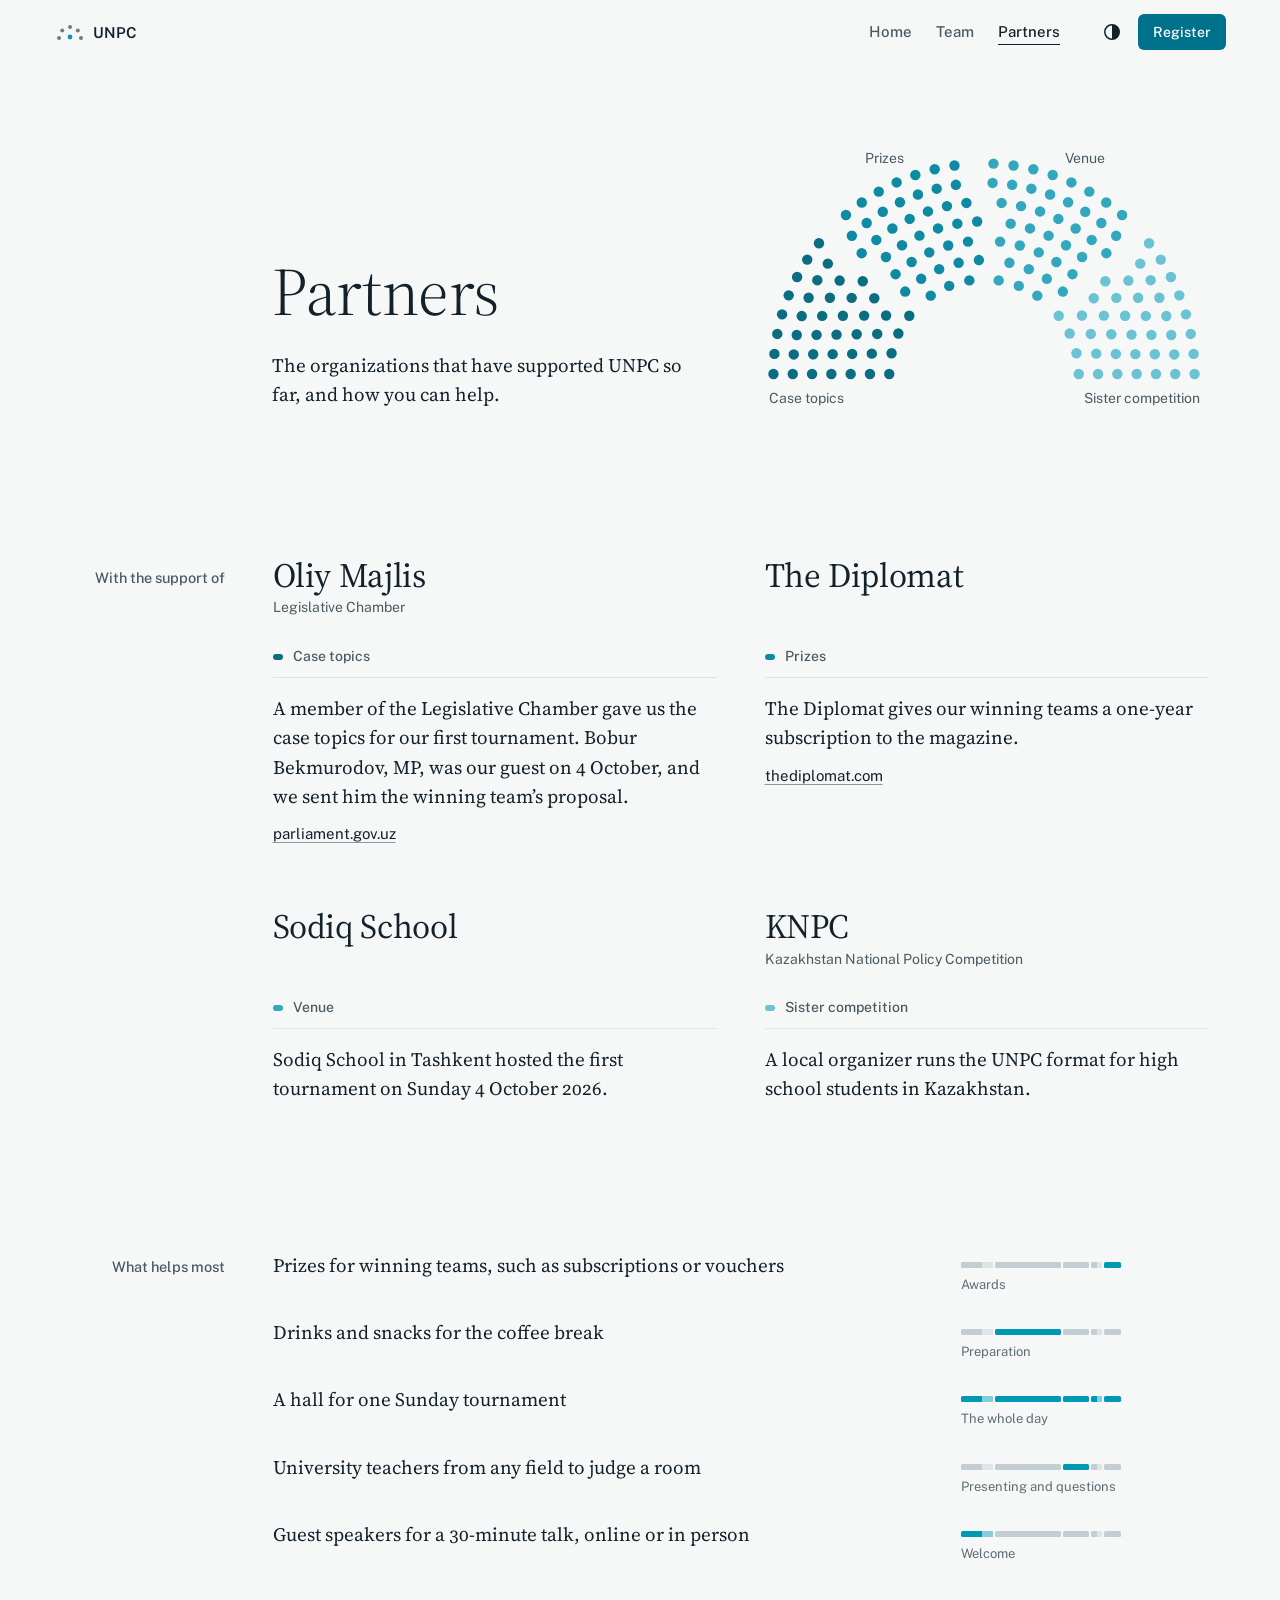
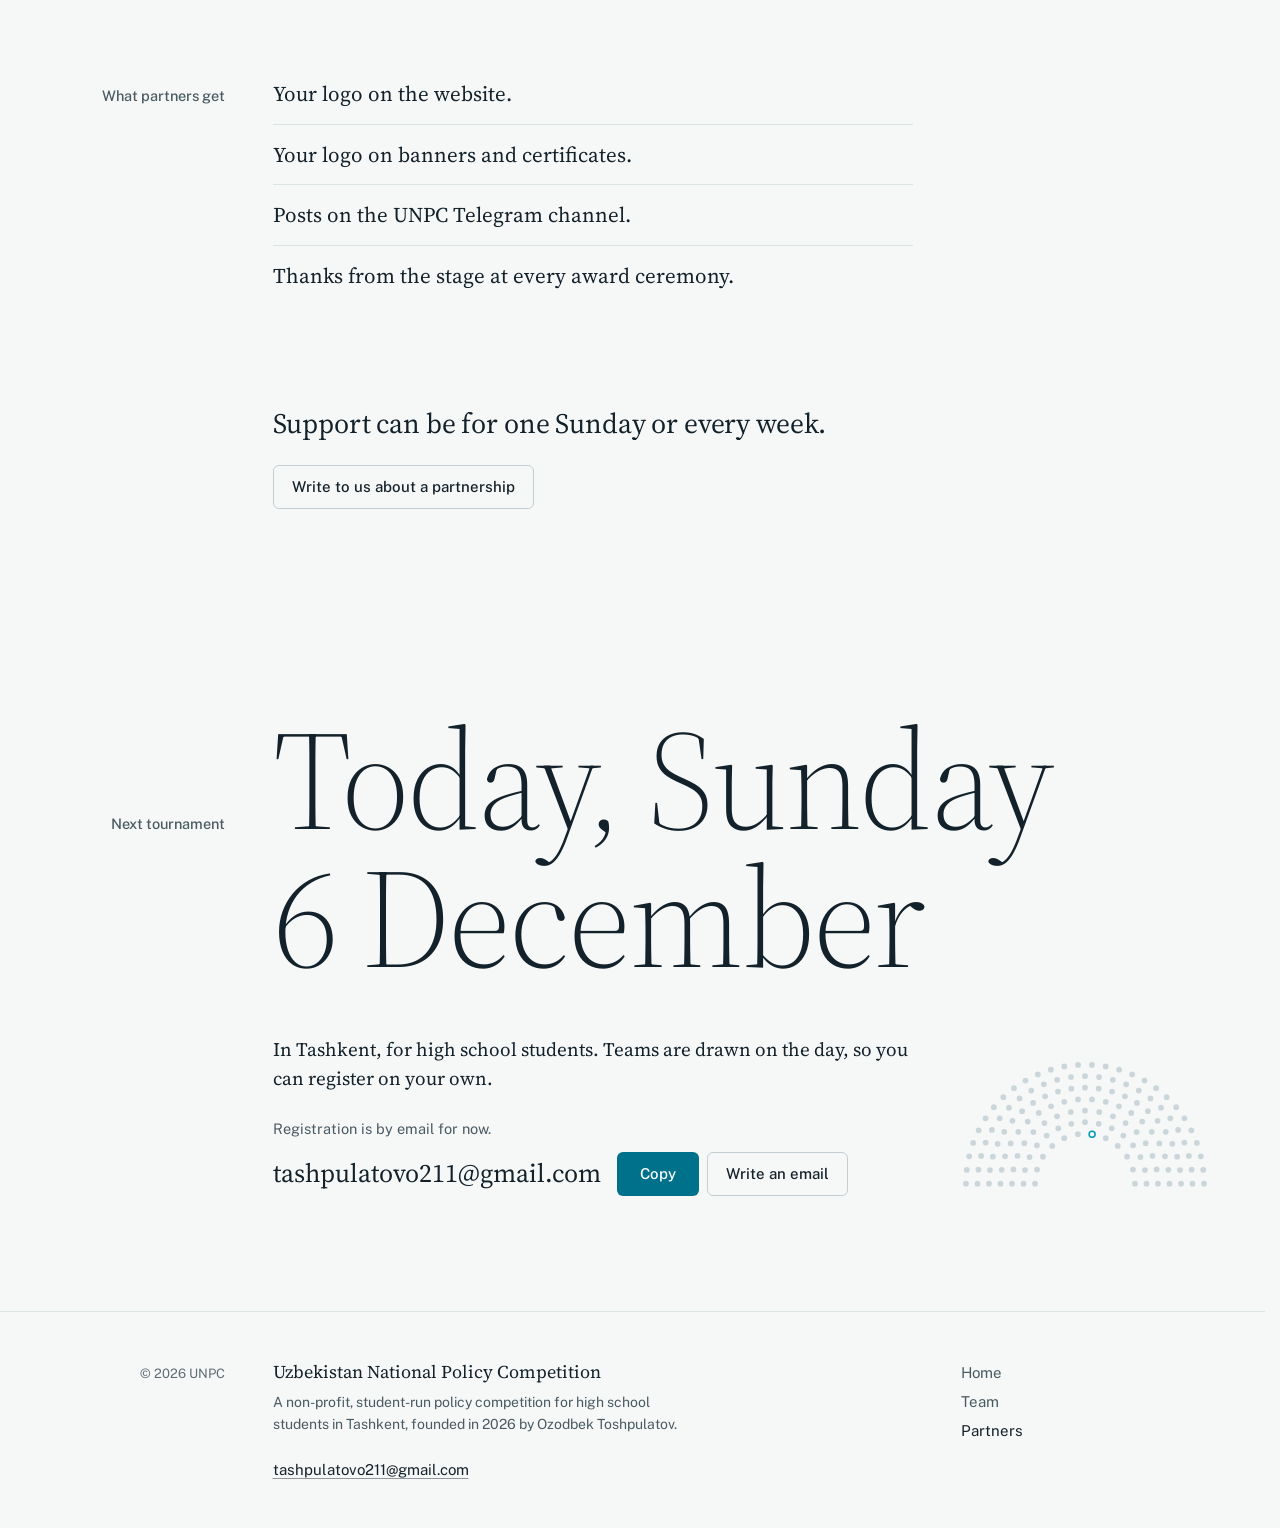
==== commit 39ea8178: "Polish the UNPC chamber story and pages after two jury reviews Story: - Seats turn to ink as the she" ====
--- a/unpc/partners.html
+++ b/unpc/partners.html
@@ -208,10 +208,7 @@
       <div class="b">
         <p class="footer-name">Uzbekistan National Policy Competition</p>
         <p class="footer-text">A non-profit, student-run policy competition for high school students in Tashkent, founded in 2026 by Ozodbek&nbsp;Toshpulatov.</p>
-        <div class="contact">
-          <span class="email" data-email>tashpulatovo211@gmail.com</span>
-          <button class="btn btn-quiet btn-sm" type="button" data-copy="tashpulatovo211@gmail.com" data-copy-email>Copy</button>
-        </div>
+        <p class="footer-mail"><a href="mailto:tashpulatovo211@gmail.com" data-mailto="" data-email>tashpulatovo211@gmail.com</a></p>
       </div>
       <nav class="n" aria-label="Footer">
         <ul class="footer-links">
--- a/unpc/assets/style.css
+++ b/unpc/assets/style.css
@@ -537,8 +537,8 @@
 .footer-copy { font: 400 13px/1.45 var(--sans); color: var(--ink-3); padding-top: .2em; }
 .footer-name { font: 400 18px/1.35 var(--serif); font-optical-sizing: auto; }
 .footer-text { margin-top: var(--s2); font: 400 14px/1.55 var(--sans); color: var(--ink-2); max-width: 46ch; }
-.footer .contact { margin-top: var(--s5); gap: var(--s2) var(--s3); }
-.footer .contact .email { font: 400 15px/1.4 var(--sans); }
+/* The footer gives the address as a plain mail link: the Next block just above it has the Copy button. */
+.footer-mail { margin-top: var(--s5); font: 400 15px/1.4 var(--sans); overflow-wrap: anywhere; font-variant-numeric: lining-nums; }
 .footer-links { display: grid; gap: var(--s2); font: 400 15px/1.4 var(--sans); }
 .footer-links a { color: var(--ink-2); text-decoration: none; }
 .footer-links a:hover { color: var(--azure); text-decoration: underline; }
@@ -551,7 +551,8 @@
 @media (pointer: coarse) {
   .icon-btn { width: 44px; height: 44px; }
   .btn-sm, .nav-tools .btn { min-height: 44px; }
-  .footer-links a, .more-link a, .btn-link, .partner-link a { display: inline-block; padding-block: 12px; margin-block: -12px; }
+  .brand { padding-block: 14px; margin-block: -8px; }
+  .footer-links a, .footer-mail a, .more-link a, .btn-link, .partner-link a { display: inline-block; padding-block: 12px; margin-block: -12px; }
   .footer-links { gap: 8px 24px; }
 }
 @media (max-width: 760px) {
@@ -768,6 +769,16 @@
 .story { position: relative; }
 /* The story ends on its own figure, so the first section after it needs less air. */
 .story + .section { padding-top: var(--s8); }
+/* The wide pinned story ends with the chamber gliding back to the centre line (story.js, the unpin): the Preamble's
+   first row comes up 24px under the story's end, so it scrolls in under the centred chamber while the whole chamber is
+   still on screen. */
+@media (min-width: 901px) and (min-height: 560px) {
+  html.motion .story:not(.is-static) + .section { padding-top: var(--s5); }
+}
+/* The narrow pinned story ends on its bottom panel, whose empty lower part already makes the break before the Preamble. */
+@media (max-width: 900px) {
+  html.motion .story:not(.is-static) + .section { padding-top: var(--s5); }
+}
 .story-gl, .story-dots { display: none; }
 .story-pin {
   position: relative;
@@ -927,6 +938,13 @@
 .legend .k4 { background: var(--rub-4); }
 .legend .k5 { background: var(--rub-5); }
 .legend b { margin-left: auto; padding-left: 12px; font: 400 16px/1.3 var(--serif); font-variant-numeric: lining-nums tabular-nums; color: var(--ink); }
+/* Hovering a row during the score chamber's hold lights its sector (story.js) and the row with it: the other five rows
+   dim in the same 200ms as the other sectors. */
+.legend li > span, .legend b { transition: color .2s var(--ease-out); }
+.legend i { transition: background-color .2s var(--ease-out); }
+.legend.is-hi li.is-hi > span { color: var(--ink); }
+.legend.is-hi li:not(.is-hi) > span, .legend.is-hi li:not(.is-hi) b { color: var(--ink-3); }
+.legend.is-hi li:not(.is-hi) i { background: var(--seat-faint); }
 
 @media (max-width: 760px) {
   .step { grid-template-columns: minmax(0, 1fr); grid-template-rows: auto; }
@@ -1067,6 +1085,7 @@
       color: var(--ink-2);
       text-wrap: balance;
       transition: color .24s var(--ease-io);
+      opacity: var(--title-o, 1); /* story.js: the titles wait for the chamber's wing on entry (5.3) */
     }
     html.motion .story:not(.is-static) .step.is-active .step-title { font: var(--t-step); font-size: clamp(24px, 2.1vw, 30px); white-space: nowrap; letter-spacing: -0.004em; color: var(--ink); }
     html.motion .story:not(.is-static) .step-btn:hover .step-title { color: var(--ink); }
@@ -1087,7 +1106,7 @@
     html.motion .story:not(.is-static) .stepper {
       left: 0;
       right: 0;
-      top: var(--step-top, 64%); /* story.js raises it when the tallest step needs more room */
+      top: var(--step-top, 64%); /* story.js raises it when the tallest step needs more room, and lowers it on tall stages (5.1) */
       bottom: 0;
       display: grid;
       align-content: start;
@@ -1167,6 +1186,11 @@
 
 /* ---------- 6.0 Preamble ---------- */
 
+/* "Resolves as follows:" leads straight into the Articles: the space between the two is var(--s7) on each side,
+   not a full section break on each side. */
+.preamble { padding-bottom: var(--s7); }
+.preamble + .section { padding-top: var(--s7); }
+
 .preamble .t-clause i,
 .format .t-clause i { font-style: italic; }
 .pre-open .t-clause { color: var(--ink); }
@@ -1204,6 +1228,7 @@
   white-space: nowrap;
 }
 .daybar-name { font: 500 14px/1.3 var(--sans); color: var(--ink); overflow: hidden; text-overflow: ellipsis; }
+.daybar-name .dn-short { display: none; }
 .daybar-dur { font: 400 14px/1.3 var(--sans); color: var(--ink-2); font-variant-numeric: lining-nums tabular-nums; }
 
 /* Segments are flex-grown by minutes with no gap, so the playhead maps exactly; each fill stops 2px short. */
@@ -1265,6 +1290,11 @@
 .daybar-band .row > .b { container-type: inline-size; }
 @container (max-width: 599px) {
   .daybar-labels { display: none; }
+}
+/* Under 340px the two long part names would be cut beside their durations: the readout takes the track's labels. */
+@container (max-width: 339px) {
+  .daybar-name .dn-long { display: none; }
+  .daybar-name .dn-short { display: inline; }
 }
 @media (max-width: 1140px) {
   .daybar-band { padding-bottom: var(--s4); }
@@ -1366,8 +1396,15 @@
 html.js .case-card[data-pos="1"] { transform: translate(-6px, 5px) rotate(-1.6deg); }
 html.js .case-card[data-pos="2"],
 html.js .case-card[data-pos="3"] { transform: translate(-12px, 10px) rotate(-3.2deg); }
-/* Phones and small tablets: room on the left for the under-card edges, which rest 12px out. */
-@media (max-width: 559.98px) { .deck-stack { padding-left: 12px; } }
+/* One-column pages (760px and below), where the deck has no margin column beside it: smaller edge offsets and tilts,
+   and the stack padded by as much on both sides, so the under-card edges stop at the gutter and the top card sits
+   centred in the column. home.js draws with the same transforms (POS_NARROW). */
+@media (max-width: 760px) {
+  .deck-stack { padding-inline: 14px; }
+  html.js .case-card[data-pos="1"] { transform: translate(-4px, 4px) rotate(-0.7deg); }
+  html.js .case-card[data-pos="2"],
+  html.js .case-card[data-pos="3"] { transform: translate(-8px, 8px) rotate(-1.4deg); }
+}
 .deck.is-drawing .case-card { will-change: transform; }
 /* The index-card line: a red rule at 40% under the head. */
 .case-head {
@@ -1646,8 +1683,17 @@
   .st-cell .cell-team { display: flex; margin-bottom: 8px; } /* room for the ring's raised top under the label */
   .verdict { flex-basis: 100%; min-height: 4.65em; font-size: 18px; }
 }
-/* Compact: each team's mark gets the full width, Team B under Team A. */
-@container (max-width: 620px) { .crit { grid-template-columns: minmax(0, 1fr); } .crit .cell-b { margin-top: var(--s3); } }
+/* Compact: Team A and Team B stay side by side under the criterion, so one row compares the two at a glance and the
+   sheet is about half as tall as with B stacked under A. Each cell puts its label and value on one line over the slider. */
+@container (max-width: 620px) {
+  .crit, .sheet-total { column-gap: var(--s4); }
+  .crit .cell { display: grid; grid-template-columns: minmax(0, 1fr) auto; align-items: baseline; column-gap: var(--s2); }
+  .crit .cell-team { grid-column: 1; grid-row: 1; margin-bottom: 0; }
+  .crit .cell-val { grid-column: 2; grid-row: 1; padding-left: 0; padding-right: 8px; }
+  .crit .scale { grid-column: 1 / -1; grid-row: 2; }
+}
+/* A very narrow sheet (a 320px phone): each team's mark gets the full width, Team B under Team A. */
+@container (max-width: 300px) { .crit { grid-template-columns: minmax(0, 1fr); } .crit .cell-b { margin-top: var(--s3); } }
 /* Touch: a 44px tall slider with a 24px thumb; the ticks, line and fill follow the thumb's 12px inset. */
 @media (pointer: coarse) {
   .scale { height: 44px; }
@@ -1836,7 +1882,9 @@
    tp- (shared page hero), role-, fd- (founder), sign- (signature lines), pt- and partner- (Partners),
    help-, mini- (what helps most), gets (what partners get). */
 
-/* ---------- Shared page hero: text 5/12, figure 7/12; stacked with the figure first below 1021px ---------- */
+/* ---------- Shared page hero: the text on the document's body line (.b), the figure to its right; stacked with the
+   figure first below 1200px. The text starts where every section below starts its text (353px at 1440), past an empty
+   margin column, so the page has one left edge; 440px holds "Run by students" on one line and the two-column role list. */
 
 .tp-hero {
   padding-top: calc(var(--nav-h) + var(--safe-t) + clamp(40px, 6.4vw, 104px));
@@ -1848,12 +1896,12 @@
   padding-left: var(--pad-l);
   padding-right: var(--pad-r);
   display: grid;
-  grid-template-columns: repeat(12, minmax(0, 1fr));
+  grid-template-columns: var(--col-m) minmax(0, 440px) minmax(0, 1fr);
   column-gap: var(--col-gap);
   align-items: end;
 }
-.tp-hero-text { grid-column: 1 / span 5; grid-row: 1; min-width: 0; }
-.tp-fig { grid-column: 6 / -1; grid-row: 1; min-width: 0; margin: 0; }
+.tp-hero-text { grid-column: 2; grid-row: 1; min-width: 0; }
+.tp-fig { grid-column: 3; grid-row: 1; min-width: 0; margin: 0; }
 
 .tp-h1 {
   font: 360 clamp(34px, 1.36rem + 3.57vw, 68px)/1.04 var(--serif);
@@ -1881,7 +1929,9 @@
   .tp-lede { margin-top: var(--s4); }
 }
 
-/* A 10px seat mark: filled for a signed role, a dashed ring for an open one (masked, so it follows the theme). */
+/* A 10px seat mark: filled for a signed role, a solid ring for an open one (masked, so it follows the theme). At this
+   size a dashed ring breaks into crumbs that read like a loading spinner; the dashes stay on the 21px (and larger) open
+   seats of the team chamber figure. */
 .role-mark, .sign-mark {
   flex: none;
   display: block;
@@ -1892,8 +1942,8 @@
 .is-signed > .role-btn .role-mark, .role.is-signed .role-mark { background: var(--fill-azure); }
 .role.is-open .role-mark, .sign-mark {
   background: var(--seat);
-  -webkit-mask: url("data:image/svg+xml,%3Csvg xmlns='http://www.w3.org/2000/svg' viewBox='0 0 10 10'%3E%3Ccircle cx='5' cy='5' r='4.25' fill='none' stroke='%23000' stroke-width='1.5' stroke-dasharray='2 1.338'/%3E%3C/svg%3E") center / 100% 100% no-repeat;
-  mask: url("data:image/svg+xml,%3Csvg xmlns='http://www.w3.org/2000/svg' viewBox='0 0 10 10'%3E%3Ccircle cx='5' cy='5' r='4.25' fill='none' stroke='%23000' stroke-width='1.5' stroke-dasharray='2 1.338'/%3E%3C/svg%3E") center / 100% 100% no-repeat;
+  -webkit-mask: url("data:image/svg+xml,%3Csvg xmlns='http://www.w3.org/2000/svg' viewBox='0 0 10 10'%3E%3Ccircle cx='5' cy='5' r='4.4' fill='none' stroke='%23000' stroke-width='1.2'/%3E%3C/svg%3E") center / 100% 100% no-repeat;
+  mask: url("data:image/svg+xml,%3Csvg xmlns='http://www.w3.org/2000/svg' viewBox='0 0 10 10'%3E%3Ccircle cx='5' cy='5' r='4.4' fill='none' stroke='%23000' stroke-width='1.2'/%3E%3C/svg%3E") center / 100% 100% no-repeat;
 }
 
 /* ---------- 9.1 Team hero: the team chamber and the role list ---------- */
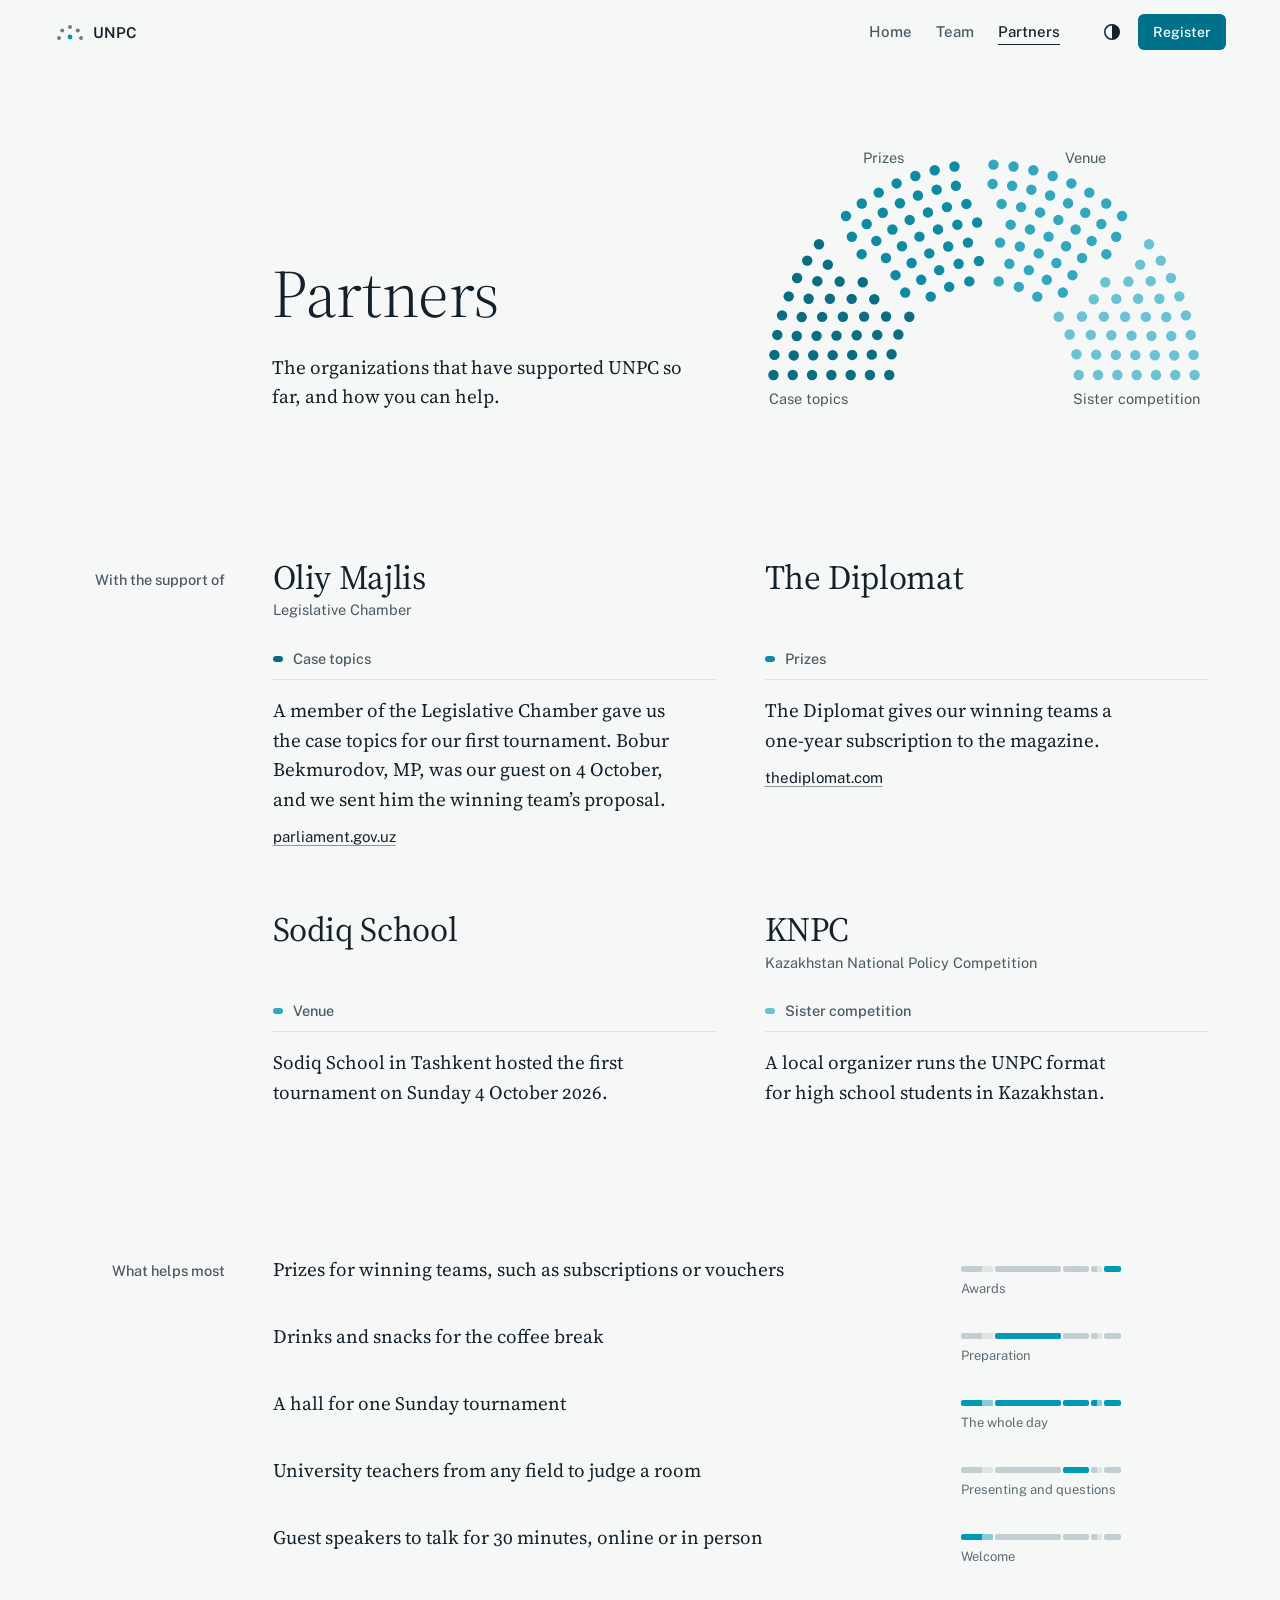
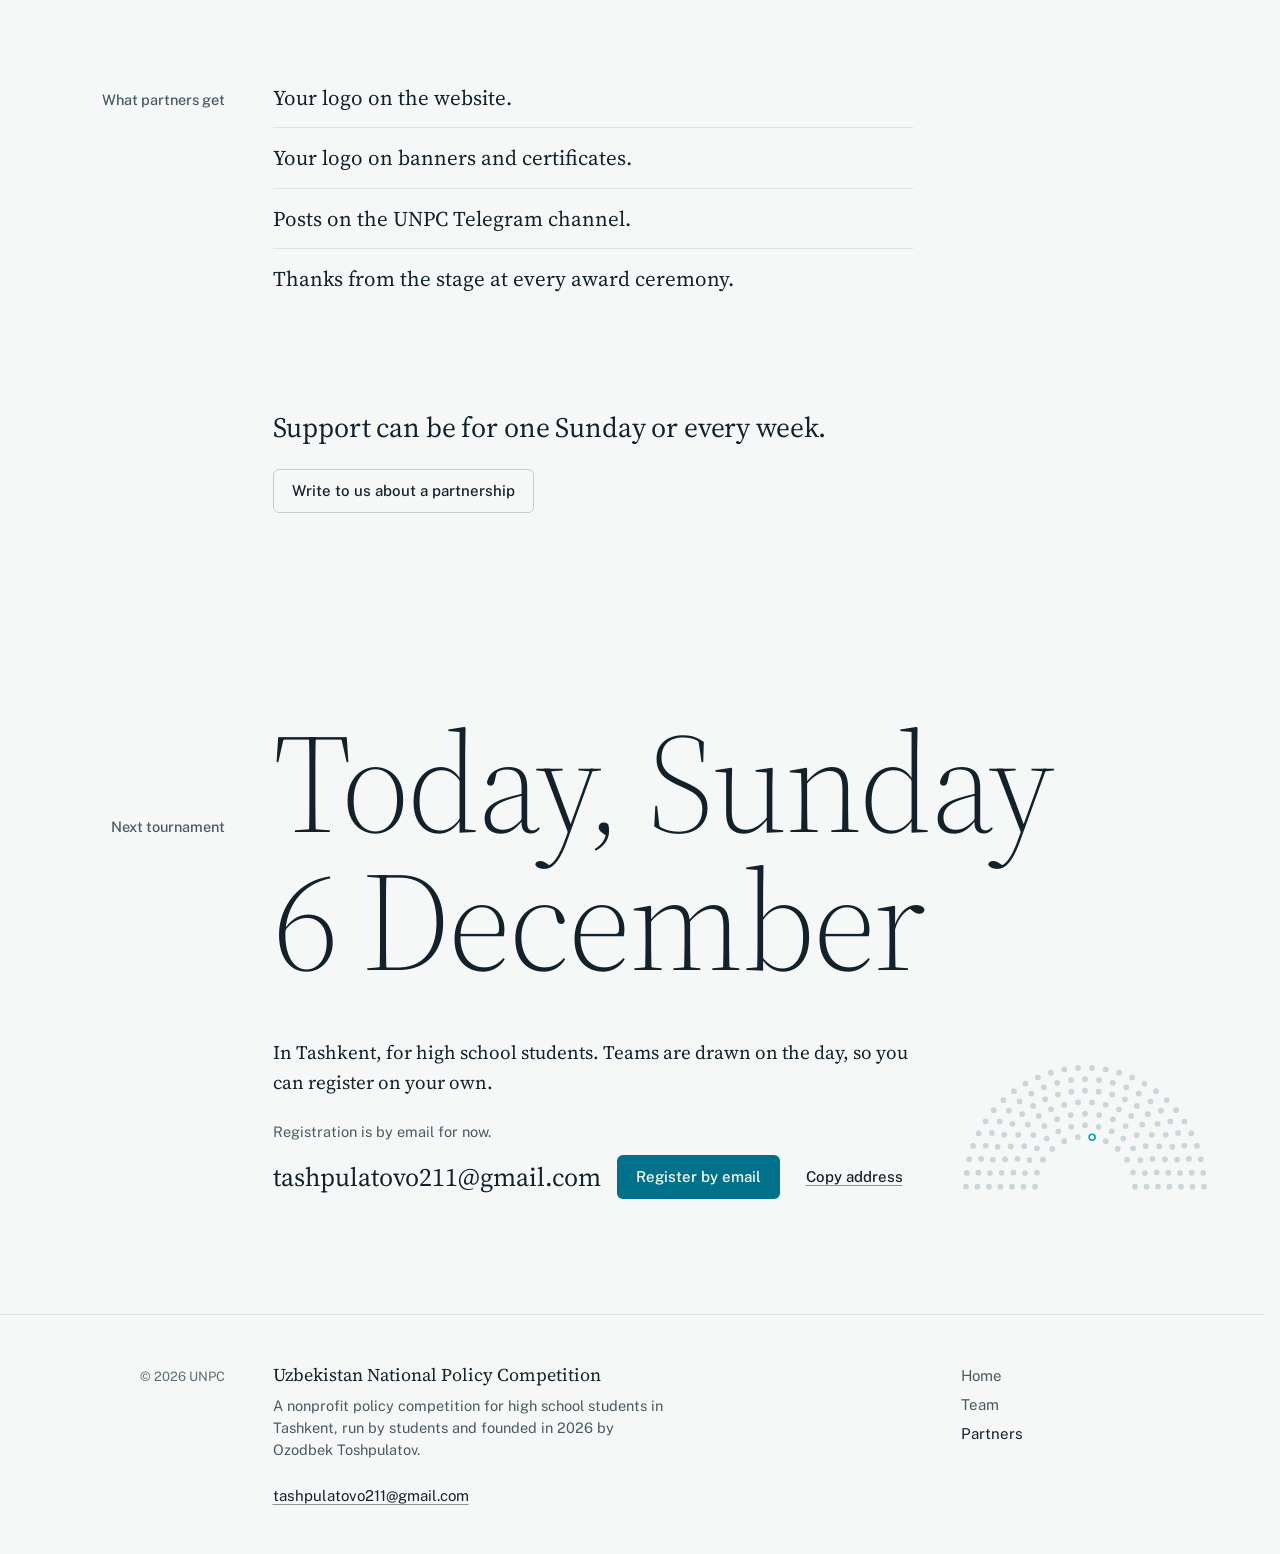
==== commit 6ae7baea: "Apply the design skills to the UNPC site Ran redesign-existing-projects, landing-page-design and des" ====
--- a/unpc/partners.html
+++ b/unpc/partners.html
@@ -3,16 +3,32 @@
 <head>
 <meta charset="utf-8">
 <meta name="viewport" content="width=device-width, initial-scale=1, viewport-fit=cover">
-<title>UNPC Partners</title>
+<title>Partners of the Uzbekistan National Policy Competition</title>
 <meta name="claude:viewport-fit-sides" content="cover">
 <meta name="description" content="The partners of the Uzbekistan National Policy Competition, and how to help.">
+<meta property="og:type" content="website">
+<meta property="og:site_name" content="UNPC">
+<meta property="og:title" content="Partners of the Uzbekistan National Policy Competition">
+<meta property="og:description" content="The partners of the Uzbekistan National Policy Competition, and how to help.">
+<meta name="twitter:card" content="summary">
+<!-- Link previews: add these once the site's domain is known (README, "Link previews"). They need absolute URLs. Replace
+     https://example.org/ with the real address and the path of this page, and change twitter:card above to
+     summary_large_image.
+<link rel="canonical" href="https://example.org/partners.html">
+<meta property="og:url" content="https://example.org/partners.html">
+<meta property="og:image" content="https://example.org/assets/og.png">
+<meta property="og:image:width" content="1200">
+<meta property="og:image:height" content="630">
+<meta property="og:image:alt" content="A parliament seat chart drawn in short marks, over the words Students write policy. The best goes to parliament.">
+-->
 <meta name="color-scheme" content="light dark">
 <meta name="theme-color" content="#f6f8f8" media="(prefers-color-scheme: light)">
 <meta name="theme-color" content="#0d1519" media="(prefers-color-scheme: dark)">
 <link rel="icon" href="data:image/svg+xml,%3Csvg xmlns='http://www.w3.org/2000/svg' viewBox='0 0 32 32'%3E%3Cg fill='%236b7d86'%3E%3Ccircle cx='4' cy='25' r='3'/%3E%3Ccircle cx='8.6' cy='13.6' r='3'/%3E%3Ccircle cx='16' cy='8.5' r='3'/%3E%3Ccircle cx='23.4' cy='13.6' r='3'/%3E%3Ccircle cx='28' cy='25' r='3'/%3E%3C/g%3E%3Ccircle cx='16' cy='23.5' r='3.6' fill='%230099b5'/%3E%3C/svg%3E">
 <script>(function(){var d=document.documentElement;d.classList.add('js');
 try{var t=localStorage.getItem('unpc-theme');if(t==='light'||t==='dark')d.setAttribute('data-theme',t);}catch(e){}
-try{if(!matchMedia('(prefers-reduced-motion: reduce)').matches)d.classList.add('motion');}catch(e){}})();</script>
+try{if(!matchMedia('(prefers-reduced-motion: reduce)').matches)d.classList.add('motion');}catch(e){}
+document.addEventListener('DOMContentLoaded',function(){setTimeout(function(){var s=document.querySelector('[data-story]');if(s&&!s.classList.contains('is-live')&&!s.classList.contains('is-static')){d.classList.remove('motion');d.classList.add('story-late');}},0);});})();</script>
 <link rel="preconnect" href="https://fonts.googleapis.com">
 <link rel="preconnect" href="https://fonts.gstatic.com" crossorigin>
 <link rel="stylesheet" href="https://fonts.googleapis.com/css2?family=Public+Sans:ital,wght@0,400;0,500;0,600;1,400&amp;family=Source+Serif+4:ital,opsz,wght@0,8..60,300..600;1,8..60,300..500&amp;display=swap">
@@ -28,7 +44,7 @@
 <header class="nav" data-nav>
   <div class="nav-in">
     <a class="brand" href="index.html" aria-label="UNPC, home">
-      <svg class="brand-mark" viewBox="0 0 28 16" aria-hidden="true"><circle cx="3" cy="14" r="2"/><circle cx="6.2" cy="6.4" r="2"/><circle cx="14" cy="3" r="2"/><circle cx="21.8" cy="6.4" r="2"/><circle cx="25" cy="14" r="2"/><circle class="brand-core" cx="14" cy="13" r="2.4"/></svg>
+      <svg class="brand-mark" width="28" height="16" viewBox="0 0 28 16" aria-hidden="true"><circle cx="3" cy="14" r="2"/><circle cx="6.2" cy="6.4" r="2"/><circle cx="14" cy="3" r="2"/><circle cx="21.8" cy="6.4" r="2"/><circle cx="25" cy="14" r="2"/><circle class="brand-core" cx="14" cy="13" r="2.4"/></svg>
       <span>UNPC</span>
     </a>
     <nav class="nav-links" aria-label="Main">
@@ -38,11 +54,11 @@
     </nav>
     <div class="nav-tools">
       <button class="icon-btn theme-toggle" type="button" data-theme-toggle aria-label="Switch to dark theme">
-        <svg viewBox="0 0 20 20" aria-hidden="true"><circle cx="10" cy="10" r="7.25" fill="none" stroke="currentColor" stroke-width="1.5"/><path class="half" d="M10 2.75a7.25 7.25 0 0 1 0 14.5z" fill="currentColor"/></svg>
+        <svg width="20" height="20" viewBox="0 0 20 20" aria-hidden="true"><circle cx="10" cy="10" r="7.25" fill="none" stroke="currentColor" stroke-width="1.5"/><path class="half" d="M10 2.75a7.25 7.25 0 0 1 0 14.5z" fill="currentColor"/></svg>
       </button>
       <a class="btn btn-sm" href="#next" data-nav-register>Register</a>
       <button class="icon-btn menu-btn" type="button" data-menu aria-expanded="false" aria-controls="menu" aria-label="Open menu">
-        <svg viewBox="0 0 20 20" aria-hidden="true"><path class="l1" d="M3.5 7h13" fill="none" stroke="currentColor" stroke-width="1.5" stroke-linecap="round"/><path class="l2" d="M3.5 13h13" fill="none" stroke="currentColor" stroke-width="1.5" stroke-linecap="round"/></svg>
+        <svg width="20" height="20" viewBox="0 0 20 20" aria-hidden="true"><path class="l1" d="M3.5 7h13" fill="none" stroke="currentColor" stroke-width="1.5" stroke-linecap="round"/><path class="l2" d="M3.5 13h13" fill="none" stroke="currentColor" stroke-width="1.5" stroke-linecap="round"/></svg>
       </button>
     </div>
   </div>
@@ -140,7 +156,7 @@
           </div>
         </li>
         <li class="help">
-          <p class="help-ask">Guest speakers for a 30-minute talk, online or in person</p>
+          <p class="help-ask">Guest speakers to talk for 30&nbsp;minutes, online or in person</p>
           <div class="help-when">
             <span class="mini" aria-hidden="true"><i class="w on"><b></b><b class="opt"></b></i><i class="p"></i><i class="q"></i><i class="r"><b></b><b class="opt"></b></i><i class="a"></i></span>
             <span class="mini-cap" aria-hidden="true">Welcome</span>
@@ -160,7 +176,7 @@
       </ul>
     </div>
 
-    <div class="row pt-close">
+    <div class="row pt-close" data-nav-quiet>
       <div class="b">
         <h2 class="pt-close-title">Support can be for one Sunday or every week.</h2>
         <p class="pt-close-act"><a class="btn btn-quiet" href="mailto:tashpulatovo211@gmail.com?subject=Partnering%20with%20UNPC" data-mailto="Partnering with UNPC">Write to us about a partnership</a></p>
@@ -179,14 +195,14 @@
     <div class="row next-body">
       <div class="b">
         <p class="next-lede">In Tashkent, for high school students. Teams are drawn on the day, so you can register on your own.</p>
-        <p class="next-reg" data-register-only hidden><a class="btn" href="#next" data-register>Register</a></p>
+        <p class="next-reg" data-register-only hidden><a class="btn" href="#next" data-register>Register for Sunday</a></p>
         <div data-register-fallback>
           <p class="next-note">Registration is by email for now.</p>
           <div class="contact">
             <span class="email" data-email>tashpulatovo211@gmail.com</span>
             <span class="contact-actions">
-              <button class="btn" type="button" data-copy="tashpulatovo211@gmail.com" data-copy-email>Copy</button>
-              <a class="btn btn-quiet" href="mailto:tashpulatovo211@gmail.com?subject=Registration%20for%20Sunday" data-mailto="Registration for Sunday">Write an email</a>
+              <a class="btn" href="mailto:tashpulatovo211@gmail.com?subject=Registration%20for%20Sunday" data-mailto="Registration for Sunday">Register by email</a>
+              <button class="btn-link" type="button" data-copy data-copy-email>Copy address</button>
             </span>
           </div>
         </div>
@@ -207,7 +223,7 @@
       <p class="m footer-copy">&copy; 2026 UNPC</p>
       <div class="b">
         <p class="footer-name">Uzbekistan National Policy Competition</p>
-        <p class="footer-text">A non-profit, student-run policy competition for high school students in Tashkent, founded in 2026 by Ozodbek&nbsp;Toshpulatov.</p>
+        <p class="footer-text">A nonprofit policy competition for high school students in Tashkent, run by students and founded in 2026 by Ozodbek&nbsp;Toshpulatov.</p>
         <p class="footer-mail"><a href="mailto:tashpulatovo211@gmail.com" data-mailto="" data-email>tashpulatovo211@gmail.com</a></p>
       </div>
       <nav class="n" aria-label="Footer">
--- a/unpc/assets/style.css
+++ b/unpc/assets/style.css
@@ -37,6 +37,7 @@
   --shadow-card: 0 1px 0 var(--line), 0 18px 40px -24px rgba(19, 33, 42, .28);
   --shadow-dialog: 0 1px 0 var(--line), 0 40px 90px -36px rgba(19, 33, 42, .42);
   --img-filter: saturate(.9) contrast(1.03);
+  --plate-dim: 0; /* photo plates carry the light treatment in their files; dark mode dims them by this much */
   color-scheme: light;
 }
 @media (prefers-color-scheme: dark) {
@@ -48,9 +49,9 @@
     --seat: #8fa3ab; --seat-faint: #2c3d44; --fill-azure: #3bbad3; --fill-green: #45c964;
     --rub-0: #c4ecf3; --rub-1: #8fd6e4; --rub-2: #58c0d5; --rub-3: #2ea4bd; --rub-4: #1f8aa1; --rub-5: #1b748a;
     --plan-ln: #4d6670; --sheet-tint: #dce3e7;
-    --shadow-card: 0 1px 0 var(--line), 0 18px 40px -24px rgba(0, 0, 0, .6);
-    --shadow-dialog: 0 1px 0 var(--line), 0 40px 90px -30px rgba(0, 0, 0, .7);
-    --img-filter: saturate(.85) brightness(.9);
+    --shadow-card: 0 1px 0 var(--line), 0 18px 40px -24px rgba(2, 8, 11, .6);
+    --shadow-dialog: 0 1px 0 var(--line), 0 40px 90px -30px rgba(2, 8, 11, .7);
+    --img-filter: saturate(.85) brightness(.9); --plate-dim: .1;
     color-scheme: dark;
   }
 }
@@ -62,9 +63,9 @@
   --seat: #8fa3ab; --seat-faint: #2c3d44; --fill-azure: #3bbad3; --fill-green: #45c964;
   --rub-0: #c4ecf3; --rub-1: #8fd6e4; --rub-2: #58c0d5; --rub-3: #2ea4bd; --rub-4: #1f8aa1; --rub-5: #1b748a;
   --plan-ln: #4d6670; --sheet-tint: #dce3e7;
-  --shadow-card: 0 1px 0 var(--line), 0 18px 40px -24px rgba(0, 0, 0, .6);
-  --shadow-dialog: 0 1px 0 var(--line), 0 40px 90px -30px rgba(0, 0, 0, .7);
-  --img-filter: saturate(.85) brightness(.9);
+  --shadow-card: 0 1px 0 var(--line), 0 18px 40px -24px rgba(2, 8, 11, .6);
+  --shadow-dialog: 0 1px 0 var(--line), 0 40px 90px -30px rgba(2, 8, 11, .7);
+  --img-filter: saturate(.85) brightness(.9); --plate-dim: .1;
   color-scheme: dark;
 }
 
@@ -74,47 +75,51 @@
   --serif: "Source Serif 4", "Iowan Old Style", Georgia, serif;
   --sans: "Public Sans", "Segoe UI", system-ui, sans-serif;
 
-  --t-hero: 360 clamp(40px, 1.6rem + 4.2vw, 80px)/1.04 var(--serif);
-  --t-h2: 380 clamp(34px, 1.5rem + 2.4vw, 56px)/1.06 var(--serif);
-  --t-step: 400 30px/1.12 var(--serif);
-  --t-step-off: 400 20px/1.25 var(--serif);
-  --t-clause: 400 21px/1.5 var(--serif);
-  --t-paper: 400 19px/1.55 var(--serif);
-  --t-body: 400 17px/1.6 var(--sans);
-  --t-small: 400 14.5px/1.5 var(--sans);
-  --t-micro: 500 13px/1.4 var(--sans);
-  --t-figure: 330 56px/1 var(--serif);
-  --t-clock: 300 48px/1 var(--serif);
-  --t-date: 300 clamp(56px, 11vw, 168px)/.98 var(--serif);
-  --t-well: 400 26px/1.15 var(--serif);
+  /* Sizes in rem (at the default 16px: hero 40 to 80px, h2 32 to 56, step 30, step off 20, clause 21, paper 19, body 17,
+     small 14.5, micro 13, ui 15, figure 56, clock 48, date 56 to 168, well 26), so a reader's larger default text scales
+     the type and the document grid together. Hairlines, the capsules and canvas text stay in px. */
+  --t-hero: 360 clamp(2.5rem, 1.6rem + 4.2vw, 5rem)/1.04 var(--serif);
+  --t-h2: 380 clamp(2rem, 1.5rem + 2.4vw, 3.5rem)/1.06 var(--serif); /* 32px up to 333px wide: "The first tournament" fits one line at 320 */
+  --t-step: 400 1.875rem/1.12 var(--serif);
+  --t-step-off: 400 1.25rem/1.25 var(--serif);
+  --t-clause: 400 1.3125rem/1.5 var(--serif);
+  --t-paper: 400 1.1875rem/1.55 var(--serif);
+  --t-body: 400 1.0625rem/1.6 var(--sans);
+  --t-small: 400 .90625rem/1.5 var(--sans);
+  --t-micro: 500 .8125rem/1.4 var(--sans);
+  --t-ui: 500 .9375rem/1.2 var(--sans); /* buttons and nav links; the nav's Register and .btn-sm stay at 14px */
+  --t-figure: 330 3.5rem/1 var(--serif);
+  --t-clock: 300 3rem/1 var(--serif);
+  --t-date: 300 clamp(3.5rem, 11vw, 10.5rem)/.98 var(--serif);
+  --t-well: 400 1.625rem/1.15 var(--serif);
   --tr-hero: -0.012em;
   --tr-h2: -0.01em;
   --tr-date: -0.02em;
 
   --s1: 4px; --s2: 8px; --s3: 12px; --s4: 16px; --s5: 24px; --s6: 32px; --s7: 48px; --s8: 64px; --s9: 96px; --s10: 128px;
   --gutter: clamp(16px, 4.2vw, 56px);
-  --max: 1240px;
+  --max: 77.5rem; /* 1240px */
   --nav-h: 64px;
   --safe-t: env(safe-area-inset-top, 0px);
   --safe-b: env(safe-area-inset-bottom, 0px);
   --pad-l: max(var(--gutter), env(safe-area-inset-left, 0px));
   --pad-r: max(var(--gutter), env(safe-area-inset-right, 0px));
   --section-y: clamp(80px, 9vw, 128px);
-  --col-m: 168px; --col-t: 640px; --col-n: 248px; --col-gap: 48px;
+  --col-m: 10.5rem; --col-t: 40rem; --col-n: 15.5rem; --col-gap: 3rem; /* 168, 640, 248 and 48px */
   --doc-w: calc(var(--col-m) + var(--col-t) + var(--col-n) + 2 * var(--col-gap));
-  --r-btn: 6px; --r-plate: 6px; --r-card: 8px; --r-sheet: 6px; --r-dialog: 14px; --r-bottom-sheet: 16px;
+  --r-btn: 6px; --r-plate: 6px; --r-card: 8px; --r-sheet: 6px; --r-dialog: 16px; --r-bottom-sheet: 16px;
   --ease-out: cubic-bezier(.2, .7, .1, 1);
   --ease-io: cubic-bezier(.65, 0, .35, 1);
 }
 @media (max-width: 479.98px) {
   :root {
-    --t-step: 400 24px/1.15 var(--serif);
-    --t-clause: 400 18.5px/1.5 var(--serif);
-    --t-paper: 400 17.5px/1.55 var(--serif);
-    --t-body: 400 16px/1.6 var(--sans);
-    --t-figure: 330 44px/1 var(--serif);
-    --t-clock: 300 40px/1 var(--serif);
-    --t-well: 400 20px/1.15 var(--serif);
+    --t-step: 400 1.5rem/1.15 var(--serif);
+    --t-clause: 400 1.15625rem/1.5 var(--serif);
+    --t-paper: 400 1.09375rem/1.55 var(--serif);
+    --t-body: 400 1rem/1.6 var(--sans);
+    --t-figure: 330 2.75rem/1 var(--serif);
+    --t-clock: 300 2.5rem/1 var(--serif);
+    --t-well: 400 1.25rem/1.15 var(--serif);
   }
 }
 
@@ -148,6 +153,8 @@
 ::selection { background: var(--azure-soft); color: var(--ink); }
 [hidden] { display: none !important; }
 [id] { scroll-margin-top: calc(var(--nav-h) + var(--safe-t) + 16px); }
+/* Team and Partners: an in-page link glides, for that click only (site.js). Never on for the whole page. */
+html.is-gliding { scroll-behavior: smooth; }
 
 /* ---------- Type helpers ---------- */
 
@@ -155,18 +162,13 @@
 .t-hero { font: var(--t-hero); letter-spacing: var(--tr-hero); font-optical-sizing: auto; text-wrap: balance; }
 .t-h2 { font: var(--t-h2); letter-spacing: var(--tr-h2); font-optical-sizing: auto; text-wrap: balance; }
 .t-step { font: var(--t-step); font-optical-sizing: auto; }
-.t-step-off { font: var(--t-step-off); color: var(--ink-2); font-optical-sizing: auto; }
 .t-clause { font: var(--t-clause); font-optical-sizing: auto; text-wrap: pretty; font-variant-numeric: oldstyle-nums; }
 .t-paper { font: var(--t-paper); font-optical-sizing: auto; text-wrap: pretty; font-variant-numeric: oldstyle-nums; }
 .t-body { font: var(--t-body); }
-.t-small { font: var(--t-small); }
 .t-micro { font: var(--t-micro); color: var(--ink-3); font-variant-numeric: lining-nums tabular-nums; }
 .t-figure { font: var(--t-figure); font-variant-numeric: lining-nums; font-optical-sizing: auto; }
 .t-clock { font: var(--t-clock); font-variant-numeric: lining-nums tabular-nums; font-optical-sizing: auto; }
 .t-date { font: var(--t-date); letter-spacing: var(--tr-date); font-variant-numeric: lining-nums; font-optical-sizing: auto; }
-.t-well { font: var(--t-well); font-variant-numeric: lining-nums; font-optical-sizing: auto; }
-.nums { font-variant-numeric: lining-nums tabular-nums; }
-.oldstyle { font-variant-numeric: oldstyle-nums; }
 .ink-2 { color: var(--ink-2); }
 .ink-3 { color: var(--ink-3); }
 
@@ -199,7 +201,7 @@
 }
 .doc .m { grid-column: 1; text-align: right; min-width: 0; }
 .doc .b { grid-column: 2; min-width: 0; }
-.doc .n { grid-column: 3; min-width: 0; font: var(--t-small); color: var(--ink-2); }
+.doc .n { grid-column: 3; min-width: 0; font: var(--t-small); color: var(--ink-2); text-wrap: balance; }
 .doc .bn { grid-column: 2 / -1; min-width: 0; }
 .doc .mb { grid-column: 1 / 3; min-width: 0; }
 .doc .all { grid-column: 1 / -1; min-width: 0; }
@@ -252,7 +254,7 @@
   border-radius: var(--r-btn);
   background: var(--azure);
   color: var(--on-azure);
-  font: 500 15px/1.2 var(--sans);
+  font: var(--t-ui);
   text-decoration: none;
   white-space: nowrap;
   cursor: pointer;
@@ -261,6 +263,9 @@
 }
 .btn:hover { color: var(--on-azure); background: color-mix(in srgb, var(--azure) 88%, var(--ink)); }
 .btn:active { transform: translateY(1px); }
+/* Every control gives the same 1px under a press. A portrait button drops back from its 2px hover lift instead
+   (.portrait-btn, .sign-btn below). */
+.icon-btn:active, .pip:active, .step-btn:active, .case-link:active, .role-btn:active, .sign-btn:active, .sig-signed:active { transform: translateY(1px); }
 .btn-quiet, .btn.btn-quiet {
   background: transparent;
   color: var(--ink);
@@ -283,7 +288,7 @@
   text-underline-offset: .22em;
   text-decoration-color: color-mix(in srgb, currentColor 45%, transparent);
   cursor: pointer;
-  transition: color .18s var(--ease-out), text-decoration-color .18s var(--ease-out);
+  transition: color .18s var(--ease-out), text-decoration-color .18s var(--ease-out), transform .18s var(--ease-out);
 }
 .btn-link:hover { color: var(--azure); text-decoration-color: currentColor; }
 
@@ -299,7 +304,7 @@
   color: var(--ink);
   cursor: pointer;
   -webkit-tap-highlight-color: transparent;
-  transition: background-color .18s var(--ease-out);
+  transition: background-color .18s var(--ease-out), transform .18s var(--ease-out);
 }
 .icon-btn:hover { background: color-mix(in srgb, var(--ink) 7%, transparent); }
 .icon-btn svg { width: 20px; height: 20px; }
@@ -310,7 +315,7 @@
 :focus-visible {
   outline: 2px solid var(--azure);
   outline-offset: 3px;
-  border-radius: 3px;
+  border-radius: 4px;
 }
 .btn:focus-visible, .icon-btn:focus-visible { border-radius: var(--r-btn); }
 .icon-btn:focus-visible { border-radius: 50%; }
@@ -338,7 +343,7 @@
   border-radius: var(--r-btn);
   background: var(--azure);
   color: var(--on-azure);
-  font: 500 15px/1.2 var(--sans);
+  font: var(--t-ui);
   text-decoration: none;
   transform: translateY(calc(-100% - 24px - var(--safe-t)));
 }
@@ -394,7 +399,7 @@
   padding: 8px 10px;
   border-radius: var(--r-btn);
   color: var(--ink-2);
-  font: 500 15px/1.2 var(--sans);
+  font: var(--t-ui);
   text-decoration: none;
 }
 .nav-links a:hover { color: var(--ink); }
@@ -410,9 +415,13 @@
 }
 .nav-tools { display: flex; align-items: center; gap: var(--s2); }
 .nav-tools .btn { min-height: 36px; padding: 8px 14px; font-size: 14px; }
-/* While the Next block is on screen, its own button is the one solid button in view. */
-.nav-tools .btn.is-quiet, .nav-tools .btn.is-hero-quiet { background: transparent; color: var(--ink); border-color: var(--line-strong); }
-.nav-tools .btn.is-quiet:hover, .nav-tools .btn.is-hero-quiet:hover { border-color: var(--ink-3); }
+/* The nav's Register steps back (site.js, story.js) while another solid button that does its job is on screen, and on
+   Partners beside the partner ask. Without JavaScript nothing follows the view, so it stays quiet: the hero's "Register
+   for Sunday" and the Next block's "Register by email" are then the only solid buttons, never two in one view. */
+.nav-tools .btn.is-quiet, .nav-tools .btn.is-hero-quiet,
+html:not(.js) .nav-tools .btn { background: transparent; color: var(--ink); border-color: var(--line-strong); }
+.nav-tools .btn.is-quiet:hover, .nav-tools .btn.is-hero-quiet:hover,
+html:not(.js) .nav-tools .btn:hover { border-color: var(--ink-3); }
 
 .theme-toggle .half { transform-origin: 10px 10px; transition: transform .5s var(--ease-io); }
 @media (prefers-color-scheme: dark) {
@@ -450,7 +459,7 @@
   flex: none;
   width: 10px;
   height: 6px;
-  border-radius: 3px;
+  border-radius: 999px;
   background: transparent;
 }
 .menu a[aria-current="page"] { color: var(--ink); }
@@ -471,6 +480,25 @@
 }
 @media (min-width: 720px) {
   .menu { display: none !important; }
+}
+
+/* Without JavaScript, a control that only the script runs is not shown: the theme toggle (the theme follows the system),
+   the menu button, Copy (the address stays selectable), the score sheet's "Back to the example" and the text buttons that
+   open the organizer dialog. Triggers that
+   carry content (the story's step titles, the portraits, Team's roles) stay, but take no pointer. On phones the bar shows
+   the three page links in place of the menu, and below 480px, where Register does not fit beside them, only the links:
+   every page ends with the Next block. */
+html:not(.js) :is(.theme-toggle, .menu-btn, [data-copy], [data-sheet-reset], .founder-more, .fd-act) { display: none; }
+html:not(.js) :is(.step-btn, .portrait-btn, .role-btn) { pointer-events: none; }
+html:not(.js) :is(.tp-fig, .next-figure) { display: none; }
+html:not(.js) .role-who { text-decoration: none; }
+@media (max-width: 719.98px) {
+  html:not(.js) .nav-links { display: flex; gap: 0; margin-right: 0; }
+  html:not(.js) .nav-links a { padding-inline: 7px; }
+  html:not(.js) .nav-links a[aria-current="page"]::after { left: 7px; right: 7px; }
+}
+@media (max-width: 479.98px) {
+  html:not(.js) .nav-tools { display: none; }
 }
 
 /* ---------- 6.6 Next tournament ---------- */
@@ -484,7 +512,9 @@
   font-optical-sizing: auto;
   color: var(--ink);
 }
-.next-date > span { display: block; white-space: nowrap; }
+/* Each line stays whole wherever it fits. On a Sunday in Tashkent the first line reads "Today, Sunday", which is wider
+   than a 320px column, so a line may wrap between words rather than push the page sideways. */
+.next-date > span { display: block; }
 .next-body { margin-top: var(--s7); align-items: end; }
 .next-lede { font: var(--t-paper); max-width: 34em; text-wrap: pretty; }
 .next-note { margin-top: var(--s5); font: var(--t-small); color: var(--ink-2); }
@@ -516,8 +546,11 @@
   user-select: all;
   font-variant-numeric: lining-nums;
 }
-.contact-actions { display: inline-flex; flex-wrap: wrap; gap: var(--s2); }
+.contact-actions { display: inline-flex; flex-wrap: wrap; align-items: center; gap: var(--s2) var(--s5); }
 .btn[data-copy] { min-width: 5.5em; }
+/* The Next block: one solid "Register by email", then "Copy address" as a text button set like the hero's
+   "How a Sunday works": the same type, and a 44px target in 40px of layout on every pointer. */
+.contact-actions .btn-link { padding: 13px 2px; margin-block: -2px; font: var(--t-ui); }
 
 @media (max-width: 1140px) {
   .next .next-figure { margin-top: var(--s7); max-width: 340px; padding-bottom: 0; }
@@ -535,8 +568,8 @@
 }
 .footer .row { row-gap: var(--s5); }
 .footer-copy { font: 400 13px/1.45 var(--sans); color: var(--ink-3); padding-top: .2em; }
-.footer-name { font: 400 18px/1.35 var(--serif); font-optical-sizing: auto; }
-.footer-text { margin-top: var(--s2); font: 400 14px/1.55 var(--sans); color: var(--ink-2); max-width: 46ch; }
+.footer-name { font: 400 18px/1.35 var(--serif); font-optical-sizing: auto; text-wrap: balance; }
+.footer-text { margin-top: var(--s2); font: var(--t-small); color: var(--ink-2); max-width: 46ch; }
 /* The footer gives the address as a plain mail link: the Next block just above it has the Copy button. */
 .footer-mail { margin-top: var(--s5); font: 400 15px/1.4 var(--sans); overflow-wrap: anywhere; font-variant-numeric: lining-nums; }
 .footer-links { display: grid; gap: var(--s2); font: 400 15px/1.4 var(--sans); }
@@ -553,6 +586,7 @@
   .btn-sm, .nav-tools .btn { min-height: 44px; }
   .brand { padding-block: 14px; margin-block: -8px; }
   .footer-links a, .footer-mail a, .more-link a, .btn-link, .partner-link a { display: inline-block; padding-block: 12px; margin-block: -12px; }
+  .btn-link:active { transform: translateY(1px); }
   .footer-links { gap: 8px 24px; }
 }
 @media (max-width: 760px) {
@@ -588,11 +622,94 @@
   border-radius: inherit;
   opacity: 0;
   filter: var(--img-filter);
-  transition: opacity .6s var(--ease-out);
-}
+  transition: opacity .6s var(--ease-out), filter .8s var(--ease-out);
+}
+/* A photo resolves from blur to sharp as it fades in, as a photo plate does from its swatch. Without the script it simply
+   shows, sharp; under reduced motion it snaps. */
+html.js .plate:not(.has-image) > img { filter: var(--img-filter) blur(14px) saturate(.6); }
 .plate.has-image > img { opacity: 1; }
 .plate.has-image > :not(img) { visibility: hidden; }
-html:not(.js) .plate > img { opacity: 1; }
+html:not(.js) .plate > img { opacity: 1; overflow: hidden; }
+/* Without the script a missing file stays in the page. A pseudo element shows only on an image that failed to load, so
+   this one pushes the browser's broken image mark (and any alt text) out of the frame, and the stand-in shows instead. */
+html:not(.js) .plate > img::before { content: ""; display: block; height: 100%; }
+
+/* ---------- Photo plates (README, "Photo plates") ---------- */
+
+/* A real photo set into the document, made by tools/plates.py, which also prints the markup. The frame shows exactly
+   the visible crop at rest. The file carries --pp-over of extra height above and below (a fraction of the visible
+   height), which plates.js spends on a slow drift as the plate crosses the screen, so no edge ever shows. Per plate, on
+   .pp-frame: --pp-ratio (visible width over height), --pp-over, --pp-focus (where the faces are, as the settle's origin)
+   and --pp-swatch (a tiny inline copy of the crop, shown blurred until the photo arrives), and the same four with -n
+   for the closer crop that the <picture> switches to at 560px and below (phones, where a wide group would leave faces
+   too small). The caption sits under the frame: a short title in ink, then plain sentences. When the closer crop cuts
+   off something the text mentions, the caption carries a line for each crop (.pp-cap-w, .pp-cap-n), switched at the
+   same 560px, so it describes the crop on screen. */
+.photo-plate { position: relative; min-width: 0; }
+.pp-frame {
+  --pp-o: var(--pp-over, 0);
+  --pp-f: var(--pp-focus, 50% 50%);
+  --pp-sw: var(--pp-swatch, none);
+  position: relative;
+  overflow: hidden;
+  aspect-ratio: var(--pp-ratio, 3 / 2);
+  border-radius: var(--r-plate);
+  background: var(--wash);
+  isolation: isolate;
+}
+.pp-cap-n { display: none; }
+@media (max-width: 560px) {
+  .pp-frame {
+    --pp-o: var(--pp-over-n, var(--pp-over, 0));
+    --pp-f: var(--pp-focus-n, var(--pp-focus, 50% 50%));
+    --pp-sw: var(--pp-swatch-n, var(--pp-swatch, none));
+    aspect-ratio: var(--pp-ratio-n, var(--pp-ratio, 3 / 2));
+  }
+  .pp-cap-w { display: none; }
+  .pp-cap-n { display: inline; }
+}
+/* The photo's own colours, already blurred, while it loads, so the frame never reads as an empty box. Hidden once the
+   photo has faded in. */
+.pp-frame::before {
+  content: "";
+  position: absolute;
+  inset: 0;
+  background: var(--pp-sw) center / 100% 100% no-repeat;
+}
+.photo-plate.is-loaded .pp-frame::before { visibility: hidden; transition: visibility 0s .7s; }
+.pp-frame > picture { display: contents; }
+.pp-img {
+  position: absolute;
+  left: 0;
+  top: calc(var(--pp-o) * -100%);
+  width: 100%;
+  height: calc(100% * (1 + 2 * var(--pp-o)));
+  max-width: none;
+  object-fit: cover;
+  transform-origin: var(--pp-f);
+  transition: opacity .6s var(--ease-out);
+}
+/* The files already carry the site's light photo treatment (tools/plates.py, "finish"), so the moving photo needs no
+   CSS filter. Dark mode dims it as --img-filter's brightness(.9) would, with a plain veil that costs far less to draw. */
+.pp-frame::after {
+  content: "";
+  position: absolute;
+  inset: 0;
+  background: #000;
+  opacity: var(--plate-dim, 0);
+  pointer-events: none;
+}
+/* plates.js marks a plate whose photo is still loading, so it fades in once it has; without the script it simply shows. */
+.photo-plate.is-waiting .pp-img { opacity: 0; }
+html.motion .photo-plate.is-near .pp-img { will-change: transform; }
+/* A photo that fails to load takes its plate with it, caption and all: an empty frame would read as unfinished. While
+   the plate is on screen or above it, plates.js keeps the frame with its swatch (.is-failed), so nothing jumps, and
+   takes the plate out once it is below the screen. */
+.photo-plate.is-failed .pp-img { visibility: hidden; }
+.photo-plate.is-missing { display: none; }
+.pp-cap { margin-top: var(--s3); }
+.pp-cap-text { max-width: 60ch; font: var(--t-small); color: var(--ink-2); text-wrap: balance; }
+.pp-cap-text b { color: var(--ink); font-weight: 600; }
 
 /* Plan line drawings (room-plan stand-ins). */
 .plan .ln { fill: none; stroke: var(--plan-ln); stroke-width: 1.5; vector-effect: non-scaling-stroke; stroke-linecap: round; stroke-linejoin: round; }
@@ -601,6 +718,7 @@
 .plan .tb { fill: var(--fill-green); }
 .plan .jd { fill: var(--seat); }
 .plan .rule { fill: none; stroke: var(--red); stroke-width: 1.25; vector-effect: non-scaling-stroke; }
+.plan .sheet-fill { fill: var(--wash); } /* the fanned certificates in the ceremony plan cover the lines under them */
 
 /* Portrait: 4:5 azure-soft plate with initials. */
 .portrait {
@@ -636,15 +754,16 @@
 }
 .portrait-btn .plate { transition: transform .5s var(--ease-out); }
 .portrait-btn:hover .plate { transform: translateY(-2px); }
+.portrait-btn:active .plate { transform: none; }
 .portrait-btn:focus-visible { border-radius: var(--r-plate); }
 
-figure.slot figcaption, .slot-cap {
+figure.slot figcaption {
   margin-top: var(--s3);
   font: 400 14.5px/1.5 var(--sans);
   color: var(--ink-2);
-  text-wrap: pretty;
-}
-figure.slot figcaption b, figure.slot figcaption strong, .slot-cap b, .slot-cap strong { color: var(--ink); font-weight: 500; }
+  text-wrap: balance;
+}
+figure.slot figcaption b, figure.slot figcaption strong { color: var(--ink); font-weight: 500; }
 
 /* Partner logo slot: typeset name until the logo file loads. */
 .logo-slot { position: relative; display: block; min-height: 40px; }
@@ -686,7 +805,7 @@
 }
 .person-photo { width: 100%; grid-column: 1; grid-row: 1; }
 .person-body { grid-column: 2; grid-row: 1; padding-top: 4px; padding-right: 20px; min-width: 0; }
-.person-role { font: 500 14px/1.4 var(--sans); color: var(--ink-2); }
+.person-role { font: var(--t-small); font-weight: 500; line-height: 1.4; color: var(--ink-2); }
 .person-name {
   margin-top: var(--s2);
   font: 400 clamp(30px, 2.4vw, 42px)/1.08 var(--serif);
@@ -834,7 +953,7 @@
 .hero-title .hl { display: block; }
 .hero-lede {
   max-width: 52ch;
-  margin: 22px auto 0;
+  margin: var(--s5) auto 0;
   font: var(--t-body);
   color: var(--ink-2);
   text-wrap: pretty;
@@ -844,13 +963,13 @@
   flex-wrap: wrap;
   align-items: center;
   justify-content: center;
-  gap: 10px 28px;
-  margin-top: 28px;
+  gap: var(--s3) var(--s5);
+  margin-top: var(--s5);
 }
 .hero-link {
   display: inline-block;
   padding: 11px 2px;
-  font: 500 15px/1.2 var(--sans);
+  font: var(--t-ui);
 }
 /* Touch: 44px tall, in the same 40px of layout */
 @media (pointer: coarse) { .hero-link { padding-block: 13px; margin-block: -2px; } }
@@ -883,6 +1002,45 @@
 .story.is-static.is-short .hero-lede { margin-top: 10px; font-size: 14.5px; line-height: 1.45; }
 .story.is-static.is-short .hero-actions { margin-top: 14px; }
 
+/* story.js did not start (blocked, missing or failed to run): the pre-paint script saw no story mode just after
+   DOMContentLoaded, turned motion off and set html.story-late. The story then reads as the static one with nothing to
+   draw, so its empty figure plates go, and the well sits above the h1 instead of where the chamber would be. The same
+   holds without JavaScript, where nothing draws the figures either. */
+html.story-late .story:not(.is-static) .hero-figure,
+html.story-late .story:not(.is-static) .step-fig,
+html:not(.js) .story .hero-figure,
+html:not(.js) .story .step-fig { display: none; }
+html.story-late .story:not(.is-static) .well,
+html:not(.js) .story .well { position: relative; left: auto; top: auto; transform: none; margin: 0 auto var(--s4); }
+/* With nothing drawn, each step's text sits in the body column of the document grid (.doc .row .b), with the left edge
+   and measure of the Preamble below, and the sentences and legend swatches that point at a figure give way to a plain
+   one (.with-fig, .without-fig in the step copy). */
+.without-fig { display: none; }
+html.story-late .story:not(.is-static) .with-fig,
+html:not(.js) .story .with-fig,
+html.story-late .story:not(.is-static) .legend i,
+html:not(.js) .story .legend i { display: none; }
+html.story-late .story:not(.is-static) .without-fig,
+html:not(.js) .story .without-fig { display: inline; }
+html.story-late .story:not(.is-static) .step,
+html:not(.js) .story .step {
+  grid-template-columns: var(--col-m) minmax(0, var(--col-t)) var(--col-n);
+  column-gap: var(--col-gap);
+  justify-content: center;
+}
+html.story-late .story:not(.is-static) :is(.step-h, .step-body),
+html:not(.js) .story :is(.step-h, .step-body) { grid-column: 2; }
+@media (max-width: 1140px) {
+  html.story-late .story:not(.is-static) .step,
+  html:not(.js) .story .step { grid-template-columns: var(--col-m) minmax(0, 1fr); }
+}
+@media (max-width: 760px) {
+  html.story-late .story:not(.is-static) .step,
+  html:not(.js) .story .step { grid-template-columns: minmax(0, 1fr); }
+  html.story-late .story:not(.is-static) :is(.step-h, .step-body),
+  html:not(.js) .story :is(.step-h, .step-body) { grid-column: 1; }
+}
+
 /* The five steps as rows: text left (5 of 12), figure right (7 of 12). */
 .stepper {
   display: grid;
@@ -914,12 +1072,13 @@
   color: var(--ink);
   text-align: left;
   -webkit-tap-highlight-color: transparent;
+  transition: transform .18s var(--ease-out);
 }
 .step-n { display: block; font: var(--t-micro); color: var(--ink-3); font-variant-numeric: lining-nums tabular-nums; }
 .step-cap { display: none; }
 .step-title {
   display: block;
-  margin-top: 10px;
+  margin-top: var(--s3);
   font: 380 clamp(30px, 1.2rem + 1.5vw, 40px)/1.1 var(--serif);
   letter-spacing: -0.01em;
   font-optical-sizing: auto;
@@ -929,9 +1088,9 @@
 .step-body p { text-wrap: pretty; }
 
 /* Step 3's legend: one row per criterion, its points on the right. */
-.legend { display: grid; gap: 7px; max-width: 26em; margin-top: 18px; font: 400 15px/1.35 var(--sans); color: var(--ink-2); }
+.legend { display: grid; gap: var(--s2); max-width: 26em; margin-top: var(--s4); font: 400 15px/1.35 var(--sans); color: var(--ink-2); }
 .legend li { display: flex; align-items: baseline; gap: 10px; }
-.legend i { flex: none; width: 10px; height: 6px; border-radius: 3px; transform: translateY(-2px); background: var(--rub-0); }
+.legend i { flex: none; width: 10px; height: 6px; border-radius: 999px; transform: translateY(-2px); background: var(--rub-0); }
 .legend .k1 { background: var(--rub-1); }
 .legend .k2 { background: var(--rub-2); }
 .legend .k3 { background: var(--rub-3); }
@@ -973,6 +1132,7 @@
     height: 100%;
     pointer-events: none;
   }
+  /* story.js sizes it and moves it over the formation box by transform, so placing it is no layout shift. */
   html.motion .story:not(.is-static) .story-gl {
     display: block;
     position: absolute;
@@ -1072,7 +1232,7 @@
       top: 50%;
       width: 10px;
       height: 6px;
-      border-radius: 3px;
+      border-radius: 999px;
       background: var(--fill-azure);
       opacity: 0;
       transform: translateY(-50%) scaleX(.2);
@@ -1193,8 +1353,8 @@
 
 .preamble .t-clause i,
 .format .t-clause i { font-style: italic; }
-.pre-open .t-clause { color: var(--ink); }
-.clauses { margin-top: 36px; }
+.pre-open .t-clause { color: var(--ink); text-wrap: balance; } /* one short line: at 320 it never leaves "Competition," alone */
+.clauses { margin-top: var(--s6); }
 .clause + .clause { margin-top: 28px; }
 .pre-fig { color: var(--ink); letter-spacing: -0.015em; }
 .pre-fig .plus { color: var(--ink-3); font-weight: 300; margin-left: .02em; }
@@ -1227,9 +1387,9 @@
   margin-bottom: 10px;
   white-space: nowrap;
 }
-.daybar-name { font: 500 14px/1.3 var(--sans); color: var(--ink); overflow: hidden; text-overflow: ellipsis; }
+.daybar-name { font: var(--t-small); font-weight: 500; line-height: 1.3; color: var(--ink); overflow: hidden; text-overflow: ellipsis; }
 .daybar-name .dn-short { display: none; }
-.daybar-dur { font: 400 14px/1.3 var(--sans); color: var(--ink-2); font-variant-numeric: lining-nums tabular-nums; }
+.daybar-dur { font: var(--t-small); line-height: 1.3; color: var(--ink-2); font-variant-numeric: lining-nums tabular-nums; }
 
 /* Segments are flex-grown by minutes with no gap, so the playhead maps exactly; each fill stops 2px short. */
 /* Clipped so the full-width playhead wrapper never adds sideways overflow; the margin keeps its 18px line. */
@@ -1302,6 +1462,11 @@
 /* The articles fade under the band instead of being cut by its edge. Short screens drop the labels. */
 .daybar-band::after { content: ""; position: absolute; left: 0; right: 0; top: 100%; height: 20px; background: linear-gradient(var(--ground), color-mix(in srgb, var(--ground) 0%, transparent)); pointer-events: none; }
 @media (max-height: 780px) { .daybar-band .daybar-labels { display: none; } .daybar-band { padding-bottom: 12px; } }
+/* Without the script the bar cannot follow the page (it would read "Welcome" over every article), so it stays at the
+   head of the articles as a plain picture of the day. */
+html:not(.js) .daybar-band { position: relative; top: auto; }
+html:not(.js) .daybar-band::after,
+html:not(.js) .daybar-follows { display: none; }
 
 .articles { margin-top: clamp(32px, 4vw, 56px); }
 .art + .art { margin-top: clamp(48px, 6vw, 80px); }
@@ -1313,8 +1478,8 @@
   transition: color .3s var(--ease-out);
 }
 .art.is-now .art-num { color: var(--azure); }
-.art-dur { margin-top: var(--s2); font: 400 14px/1.45 var(--sans); color: var(--ink-2); font-variant-numeric: lining-nums; }
-.art .n { text-wrap: pretty; }
+.art-dur { margin-top: var(--s2); font: var(--t-small); color: var(--ink-2); font-variant-numeric: lining-nums; }
+.art .n { text-wrap: balance; }
 /* Phones: the article number hangs in its own narrow column instead of sitting above the text. */
 @media (max-width: 760px) {
   .doc .row.art { grid-template-columns: 34px minmax(0, 1fr); column-gap: var(--s3); }
@@ -1337,13 +1502,41 @@
 .rb-min { display: none; }
 /* Narrow: the labels become a two-by-two legend, each with its colour. */
 @media (max-width: 560px) {
-  .rb-labels { display: grid; grid-template-columns: repeat(2, minmax(0, 1fr)); gap: var(--s3) var(--s4); margin-top: var(--s4); }
+  .rb-labels { display: grid; grid-template-columns: minmax(max-content, 1fr) minmax(0, 1fr); gap: var(--s3) var(--s4); margin-top: var(--s4); }
   .rb-labels > span { display: grid; grid-template-columns: 10px minmax(0, 1fr); column-gap: var(--s2); padding: 0; }
-  .rb-labels > span::before { content: ""; grid-row: 1; align-self: center; width: 10px; height: 6px; border-radius: 3px; background: var(--line-strong); }
+  .rb-labels > span::before { content: ""; grid-row: 1; align-self: center; width: 10px; height: 6px; border-radius: 999px; background: var(--line-strong); }
   .rb-labels .rb-a::before { background: var(--fill-azure); }
   .rb-labels .rb-b::before { background: var(--fill-green); }
   .rb-labels b, .rb-labels em { grid-column: 2; }
   .rb-min { display: inline; }
+}
+
+/* ---------- The plate in Article 6 ---------- */
+
+/* An article can carry one photo plate of its own step. It spans the full content width (up to --max, as the
+   gallery), wider than the three columns, and its caption comes back to the text column. 100cqw is the width of
+   the articles list, which is the content width; 100% in a margin is the grid area of the three columns. */
+.articles { container-type: inline-size; }
+.art > .photo-plate {
+  grid-column: 1 / -1;
+  align-self: start;
+  margin: clamp(32px, 3.6vw, 48px) calc((100% - 100cqw) / 2) 0;
+}
+.art > .photo-plate .pp-cap {
+  display: grid;
+  grid-template-columns: var(--col-m) minmax(0, var(--col-t)) var(--col-n);
+  column-gap: var(--col-gap);
+  justify-content: center;
+}
+.art > .photo-plate .pp-cap-text { grid-column: 2; max-width: min(60ch, var(--col-t)); }
+@media (max-width: 1140px) {
+  .art > .photo-plate .pp-cap { grid-template-columns: var(--col-m) minmax(0, 1fr); }
+}
+/* Phones: edge to edge, and the caption lines up with the article's text. */
+@media (max-width: 760px) {
+  .art > .photo-plate { margin: var(--s6) calc(-1 * var(--pad-r)) 0 calc(-1 * var(--pad-l)); }
+  .art > .photo-plate .pp-frame { border-radius: 0; }
+  .art > .photo-plate .pp-cap { display: block; margin-top: var(--s3); padding: 0 var(--pad-r) 0 calc(var(--pad-l) + 46px); }
 }
 
 /* ---------- Case deck (Article 3) ---------- */
@@ -1411,8 +1604,8 @@
   display: flex;
   justify-content: space-between;
   gap: var(--s3);
-  padding-bottom: 12px;
-  margin-bottom: 20px;
+  padding-bottom: var(--s3);
+  margin-bottom: var(--s5);
   border-bottom: 1px solid color-mix(in srgb, var(--red) 40%, transparent);
   font: var(--t-micro);
   color: var(--ink-3);
@@ -1428,7 +1621,7 @@
 .case-q { font: var(--t-paper); font-optical-sizing: auto; color: var(--ink); text-wrap: pretty; }
 .case-q + .case-q { margin-top: .5em; }
 .q-open { display: inline-block; margin-left: -0.42em; width: .42em; }
-.case-note { margin-top: var(--s4); font: 400 14px/1.5 var(--sans); color: var(--ink-2); }
+.case-note { margin-top: var(--s4); font: var(--t-small); color: var(--ink-2); }
 
 .deck-controls { display: flex; flex-wrap: wrap; align-items: center; justify-content: space-between; gap: var(--s3) var(--s4); padding-top: var(--s2); }
 .pips { display: flex; gap: var(--s2); }
@@ -1446,7 +1639,7 @@
   font: 500 13px/1 var(--sans);
   font-variant-numeric: lining-nums tabular-nums;
   -webkit-tap-highlight-color: transparent;
-  transition: background-color .2s var(--ease-out), border-color .2s var(--ease-out), color .2s var(--ease-out);
+  transition: background-color .2s var(--ease-out), border-color .2s var(--ease-out), color .2s var(--ease-out), transform .18s var(--ease-out);
 }
 .pip::before { content: ""; position: absolute; inset: -9px; } /* a 44 x 44px hit area around the 28px circle (from the padding box) */
 @media (pointer: coarse) { .pips { gap: 16px; } } /* touch: 44px apart, so the hit areas do not overlap */
@@ -1457,9 +1650,9 @@
 /* The 60:00 clock: real time, red in the last five minutes. */
 .clock { padding-top: 28px; transition: opacity .3s var(--ease-out); }
 /* A draw resets the clock: it steps back while the drawn card passes over it, then returns at 60:00. */
-.deck.is-drawing .clock { opacity: 0; transition-duration: .15s; }
+.deck.is-drawing .clock { opacity: 0; transition-duration: .18s; }
 .clock-digits { color: var(--ink); transition: color .2s var(--ease-out); }
-.clock-label { margin-top: var(--s2); font: 400 14px/1.45 var(--sans); color: var(--ink-2); transition: color .2s var(--ease-out); }
+.clock-label { margin-top: var(--s2); font: var(--t-small); color: var(--ink-2); transition: color .2s var(--ease-out); }
 .clock.is-late .clock-digits,
 .clock.is-late .clock-label { color: var(--red); }
 .clock-actions { display: flex; flex-wrap: wrap; align-items: center; gap: var(--s3) var(--s4); margin-top: var(--s5); }
@@ -1520,12 +1713,12 @@
   flex: none;
   width: 10px;
   height: 6px;
-  border-radius: 3px;
+  border-radius: 999px;
   background: var(--fill-azure);
 }
 .th-b::before, .cell-b .cell-team::before, .st-b .cell-team::before { background: var(--fill-green); }
 
-.crit { padding: 20px 0 18px; border-top: 1px solid var(--line); align-items: start; }
+.crit { padding: var(--s4) 0 var(--s5); border-top: 1px solid var(--line); align-items: start; }
 .crit-name { font: 500 15px/1.35 var(--sans); color: var(--ink); text-wrap: balance; }
 /* "out of N", then the tie tag on the same line: when the tag is hidden its space sits unseen at the line end. */
 .crit-meta { display: flex; flex-wrap: wrap; align-items: center; gap: 4px 10px; margin-top: 2px; min-height: 20px; }
@@ -1533,8 +1726,9 @@
 .tie-tag {
   padding: 1px 6px 2px;
   border: 1px solid var(--azure);
-  border-radius: 3px;
-  font: 500 12px/1.3 var(--sans);
+  border-radius: 2px;
+  font: var(--t-micro);
+  line-height: 1.3;
   color: var(--azure);
   white-space: nowrap;
   transition: opacity .24s var(--ease-out);
@@ -1543,7 +1737,7 @@
 .crit-desc { margin-top: 8px; font: 400 14px/1.5 var(--sans); color: var(--ink-2); text-wrap: pretty; }
 
 .cell { min-width: 0; }
-.cell-team { display: none; align-items: center; gap: var(--s2); font: 500 12.5px/1.3 var(--sans); color: var(--ink-2); }
+.cell-team { display: none; align-items: center; gap: var(--s2); font: var(--t-micro); line-height: 1.3; color: var(--ink-2); }
 .cell-val {
   display: block;
   padding-left: 8px; /* level with tick zero, which sits 8px in (half the thumb) */
@@ -1606,7 +1800,7 @@
   border-radius: 50%;
   background: var(--paper);
   box-shadow: 0 1px 2px rgba(19, 33, 42, .14);
-  transition: transform .15s var(--ease-out), box-shadow .15s var(--ease-out);
+  transition: transform .18s var(--ease-out), box-shadow .18s var(--ease-out);
 }
 .scale input::-moz-range-thumb {
   box-sizing: border-box;
@@ -1615,9 +1809,14 @@
   border: 1.5px solid var(--ink);
   border-radius: 50%;
   background: var(--paper);
-}
+  box-shadow: 0 1px 2px rgba(19, 33, 42, .14);
+  transition: transform .18s var(--ease-out), box-shadow .18s var(--ease-out);
+}
+/* Hover and press, kept as separate rules per engine: a selector list with an unknown pseudo element drops the rule. */
 .scale input:hover::-webkit-slider-thumb { transform: scale(1.12); }
 .scale input:active::-webkit-slider-thumb { transform: scale(1.2); }
+.scale input:hover::-moz-range-thumb { transform: scale(1.12); }
+.scale input:active::-moz-range-thumb { transform: scale(1.2); }
 /* Focus ring on the thumb itself, in the same 2px azure as everywhere else. */
 .scale input:focus-visible { outline: none; }
 .scale input:focus-visible::-webkit-slider-thumb { box-shadow: 0 0 0 3px var(--paper), 0 0 0 5px var(--azure); }
@@ -1709,9 +1908,8 @@
 
 .record { margin-top: var(--s7); }
 .record .row + .row { margin-top: var(--s4); }
-.record dt { font: 400 14px/1.5 var(--sans); color: var(--ink-2); }
+.record dt { font: var(--t-small); color: var(--ink-2); }
 .record dd { text-wrap: pretty; }
-.nowrap { white-space: nowrap; }
 @media (max-width: 760px) {
   .record .row + .row { margin-top: var(--s5); }
   .record dt { margin-bottom: 2px; font-size: 13px; }
@@ -1723,7 +1921,6 @@
 .shot { flex: var(--r) 1 0; min-width: 0; }
 .shot .plate > img { object-fit: cover; }
 .plan .soft { opacity: .55; }
-.plan .plan-narrow, .plate > .plan-narrow { display: none; }
 
 /* The winners: a typographic plate. No member dots, because the team size is unknown. */
 .shot-winners .plate { container-type: inline-size; }
@@ -1757,7 +1954,8 @@
   .shot-winners .wt-name { font-size: 7.8cqi; }
 }
 
-/* The four cases: buttons that open each case in the deck. */
+/* The four cases: links to each case's card, which home.js turns into drawing that case in the deck. As wide as their
+   text, so the empty end of a row is no target. */
 .cases-row { margin-top: clamp(64px, 8vw, 112px); }
 .case-links { display: grid; gap: var(--s3); counter-reset: none; }
 .case-link {
@@ -1765,6 +1963,7 @@
   grid-template-columns: 1.4em minmax(0, 1fr);
   align-items: baseline;
   gap: var(--s2);
+  width: fit-content;
   padding: 2px 0;
   border: 0;
   background: none;
@@ -1772,8 +1971,10 @@
   font: 400 19px/1.45 var(--serif);
   font-optical-sizing: auto;
   text-align: left;
+  text-decoration: none;
   cursor: pointer;
   -webkit-tap-highlight-color: transparent;
+  transition: transform .18s var(--ease-out);
 }
 .case-link-n { color: var(--ink-3); font-variant-numeric: lining-nums tabular-nums; }
 .case-link-t {
@@ -1794,7 +1995,7 @@
 .founder-portrait { flex: none; width: 160px; }
 .founder-sig { flex: 1 1 auto; min-width: 0; max-width: 420px; padding-bottom: 2px; }
 .founder-name {
-  padding-bottom: 10px;
+  padding-bottom: var(--s3);
   border-bottom: 1px solid var(--line-strong);
   font: 400 28px/1.15 var(--serif);
   font-optical-sizing: auto;
@@ -1832,6 +2033,7 @@
   text-align: left;
   color: inherit;
   cursor: pointer;
+  transition: transform .18s var(--ease-out);
 }
 .sig-signed .sig-name {
   order: -1;
@@ -1865,7 +2067,7 @@
 .supporter .logo-slot { min-height: 40px; display: flex; align-items: flex-end; }
 .supporter .logo-slot > img { max-height: 40px; }
 .supporter .logo-word { font: 400 24px/1.2 var(--serif); font-optical-sizing: auto; letter-spacing: -0.005em; color: var(--ink); }
-.supporter-role { font: 400 14px/1.45 var(--sans); color: var(--ink-2); }
+.supporter-role { font: var(--t-small); color: var(--ink-2); }
 @media (max-width: 1140px) {
   .support-list { grid-template-columns: repeat(2, minmax(0, 1fr)); gap: var(--s6) var(--s5); max-width: 520px; }
 }
@@ -2006,6 +2208,7 @@
   text-align: left;
   cursor: pointer;
   -webkit-tap-highlight-color: transparent;
+  transition: transform .18s var(--ease-out);
 }
 .role.is-signed .role-who {
   color: var(--ink-2);
@@ -2049,6 +2252,7 @@
   font-optical-sizing: auto;
   text-wrap: balance;
 }
+@media (max-width: 339.98px) { .fd-name { font-size: 30px; } }
 .fd-meta {
   display: grid;
   gap: 2px;
@@ -2122,9 +2326,11 @@
   text-align: left;
   cursor: pointer;
   -webkit-tap-highlight-color: transparent;
+  transition: transform .18s var(--ease-out);
 }
 .sign-btn .sign-portrait { width: 160px; margin-bottom: var(--s4); transition: transform .5s var(--ease-out); }
 .sign-btn:hover .sign-portrait { transform: translateY(-2px); }
+.sign-btn:active .sign-portrait { transform: none; }
 .sign-name {
   min-width: 0;
   font: 400 22px/1.2 var(--serif);
@@ -2163,7 +2369,8 @@
   left: 0;
   top: 0;
   white-space: nowrap;
-  font: 400 14px/1.3 var(--sans);
+  font: var(--t-small);
+  line-height: 1.3;
   color: var(--ink-2);
   transition: color .2s var(--ease-out);
   pointer-events: none;
@@ -2214,7 +2421,7 @@
   font-optical-sizing: auto;
   color: var(--ink);
 }
-.pw-detail { display: block; margin-top: 4px; font: 400 14px/1.4 var(--sans); color: var(--ink-2); }
+.pw-detail { display: block; margin-top: 4px; font: var(--t-small); line-height: 1.4; color: var(--ink-2); }
 .partner-role {
   display: flex;
   align-items: center;
@@ -2222,7 +2429,9 @@
   margin-top: var(--s5);
   padding-bottom: 10px;
   border-bottom: 1px solid var(--line);
-  font: 500 14px/1.4 var(--sans);
+  font: var(--t-small);
+  font-weight: 500;
+  line-height: 1.4;
   color: var(--ink-2);
   transition: color .2s var(--ease-out);
 }
@@ -2230,7 +2439,7 @@
   flex: none;
   width: 10px;
   height: 6px;
-  border-radius: 3px;
+  border-radius: 999px;
   background: var(--rub-1);
   transition: background-color .2s var(--ease-out);
 }
@@ -2244,7 +2453,7 @@
   font: var(--t-paper);
   font-optical-sizing: auto;
   font-variant-numeric: oldstyle-nums;
-  text-wrap: pretty;
+  text-wrap: balance; /* two to four lines each; pretty left "Kazakhstan." alone at 320 */
 }
 .partner-link { margin-top: var(--s3); font: 400 15px/1.4 var(--sans); }
 
@@ -2271,7 +2480,7 @@
   font: 400 19px/1.5 var(--serif);
   font-optical-sizing: auto;
   font-variant-numeric: oldstyle-nums;
-  text-wrap: pretty;
+  text-wrap: balance;
 }
 .help-when { padding-top: 11px; }
 /* The day to scale, as in the Articles: welcome 30 (last 10 optional), preparation 60, presenting 24, writing 10 (last 5 optional), awards 15. */
@@ -2280,7 +2489,7 @@
   display: flex;
   flex: var(--m) 1 0;
   overflow: hidden;
-  border-radius: 1.5px;
+  border-radius: 2px;
   background: var(--line-strong);
 }
 .mini > i.on { background: var(--fill-azure); }
@@ -2300,7 +2509,7 @@
   border-top: 1px solid var(--line);
   font: var(--t-clause);
   font-optical-sizing: auto;
-  text-wrap: pretty;
+  text-wrap: balance;
 }
 .gets > li:first-child { padding-top: 0; border-top: 0; }
 .gets > li:last-child { padding-bottom: 0; }
@@ -2311,9 +2520,9 @@
   font-optical-sizing: auto;
   text-wrap: balance;
 }
-.pt-contact { margin-top: var(--s5); }
 .pt-close-act { margin-top: var(--s5); }
-.pt-contact .email { font: 400 clamp(19px, 1rem + 1.4vw, 26px)/1.25 var(--serif); }
+/* The longest button label on the site: with a larger default text size it may wrap rather than push a 320px page sideways. */
+.pt-close-act .btn { white-space: normal; text-wrap: balance; }
 .pt-support { padding-bottom: calc(var(--section-y) * .75); }
 
 @media (max-width: 1140px) {
@@ -2336,6 +2545,12 @@
 @media (max-width: 759.98px) {
   .partner-logo.logo-slot { min-height: 0; }
 }
+
+/* ---------- 404: the page for an address that is not on the site ---------- */
+
+/* The h1 on the document's body line, as the Team and Partners heroes, then the three pages, then the Next block. */
+.nf { padding-top: calc(var(--nav-h) + var(--safe-t) + clamp(40px, 6.4vw, 104px)); padding-bottom: 0; }
+.nf-links { display: grid; gap: var(--s3); margin-top: var(--s6); font: var(--t-clause); font-optical-sizing: auto; }
 
 /* ==========================================================================
    Reduced motion (last, so it wins)
@@ -2349,6 +2564,7 @@
   animation: none !important;
   scroll-behavior: auto !important;
 }
+html:not(.motion) .pp-img { transform: none !important; }
 html:not(.motion)::view-transition-group(*),
 html:not(.motion)::view-transition-old(*),
 html:not(.motion)::view-transition-new(*) { animation: none !important; }
